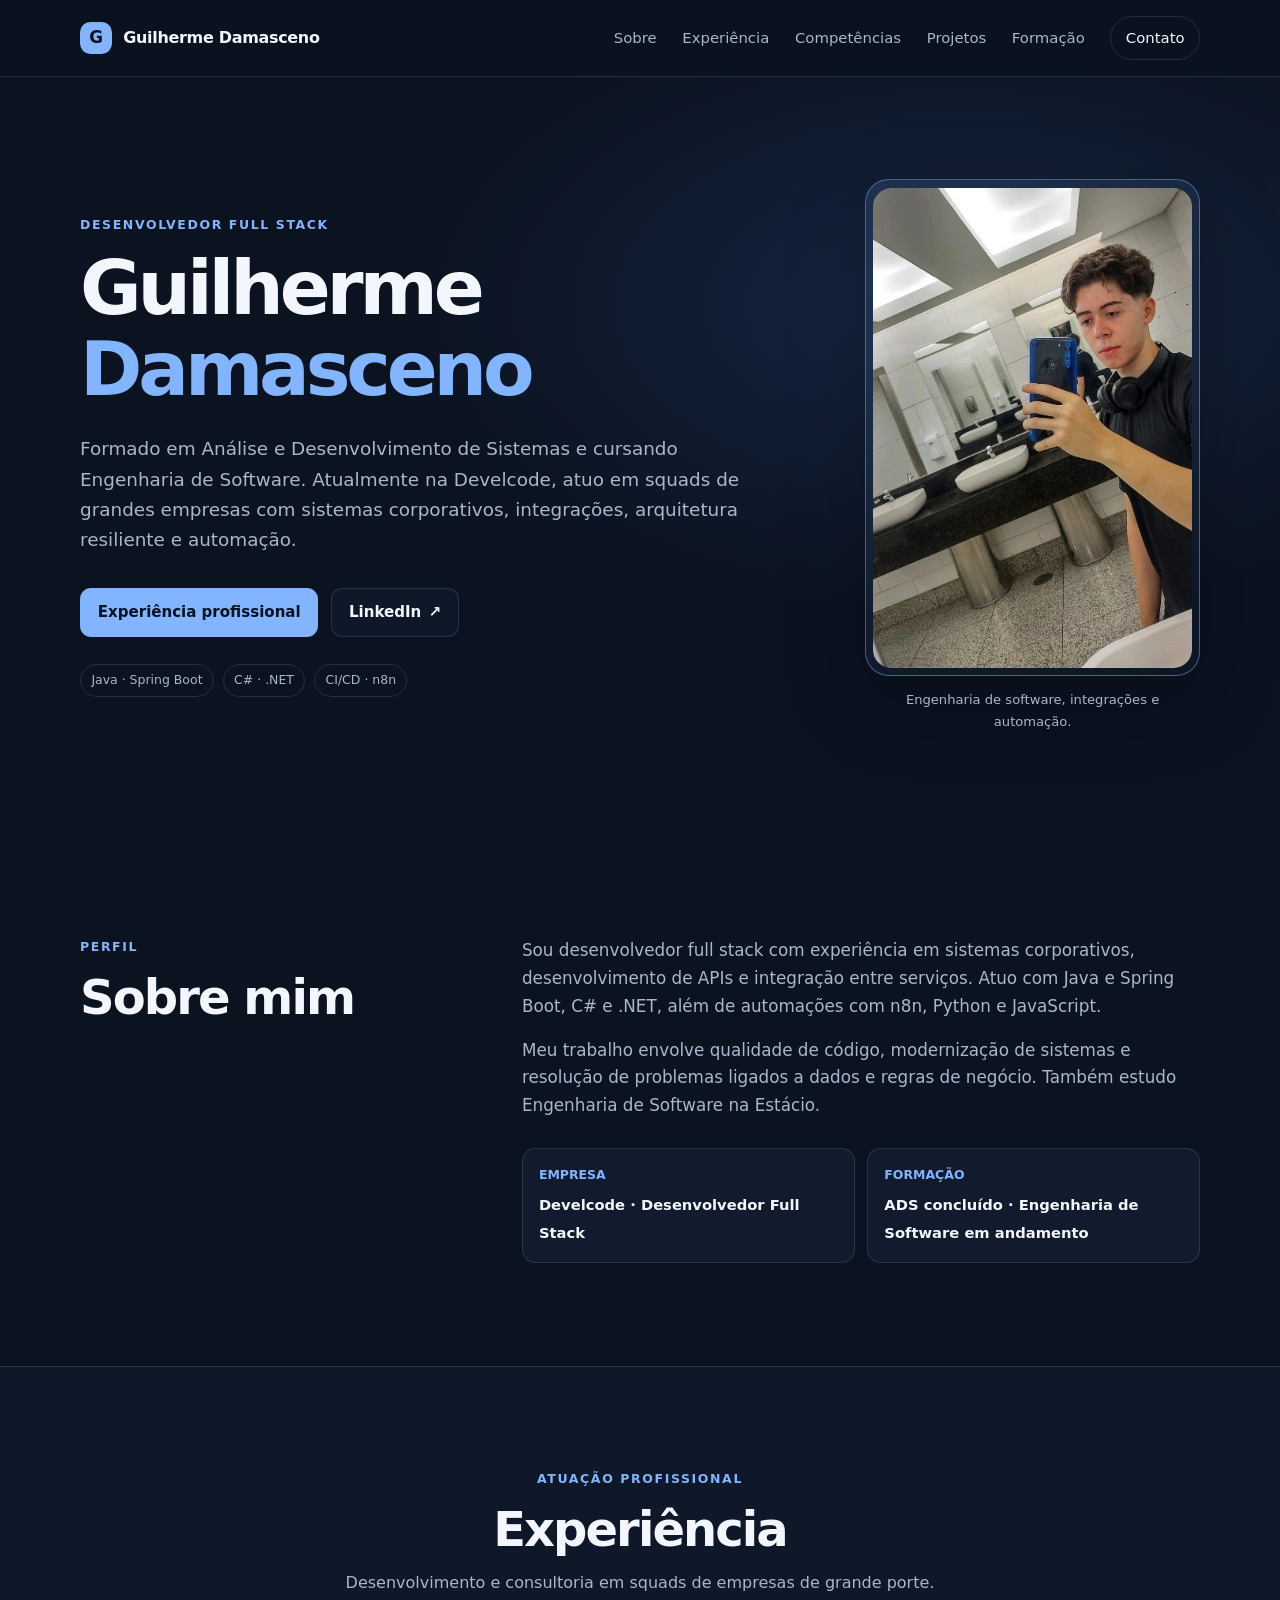
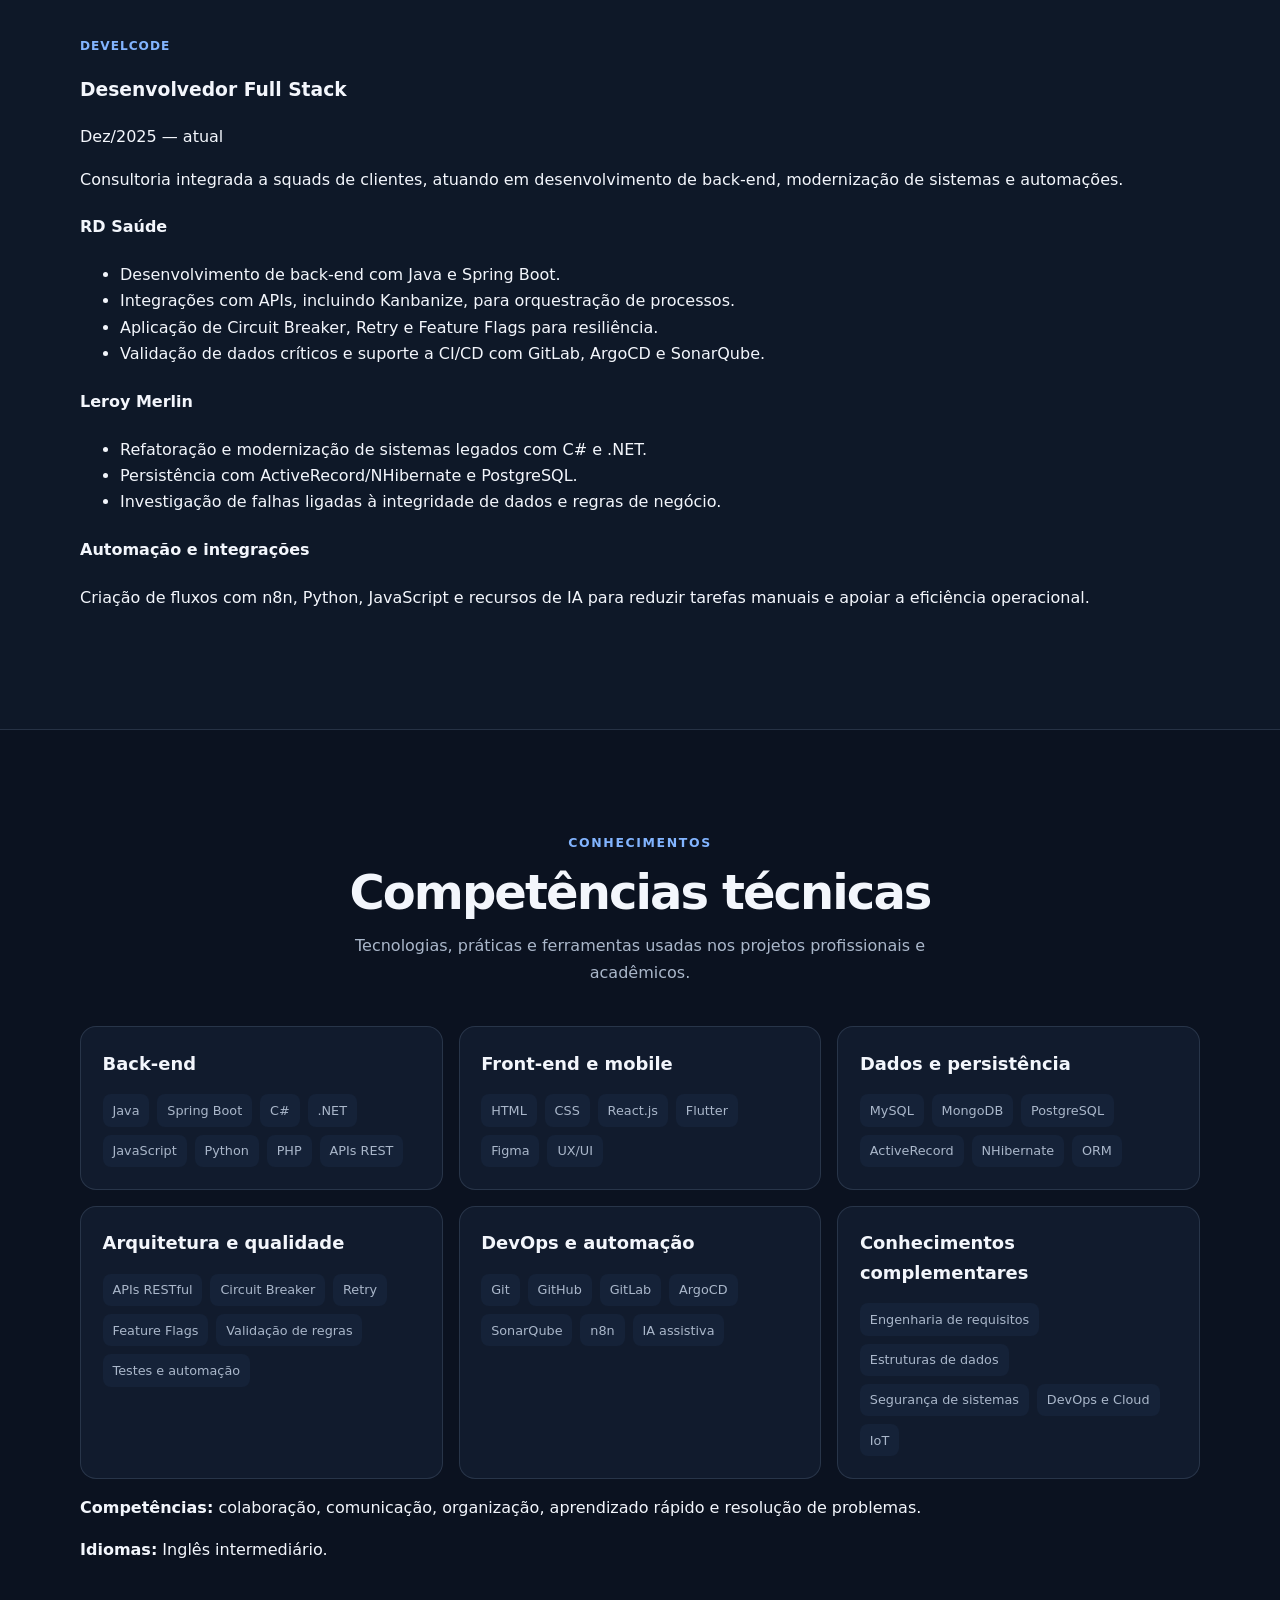
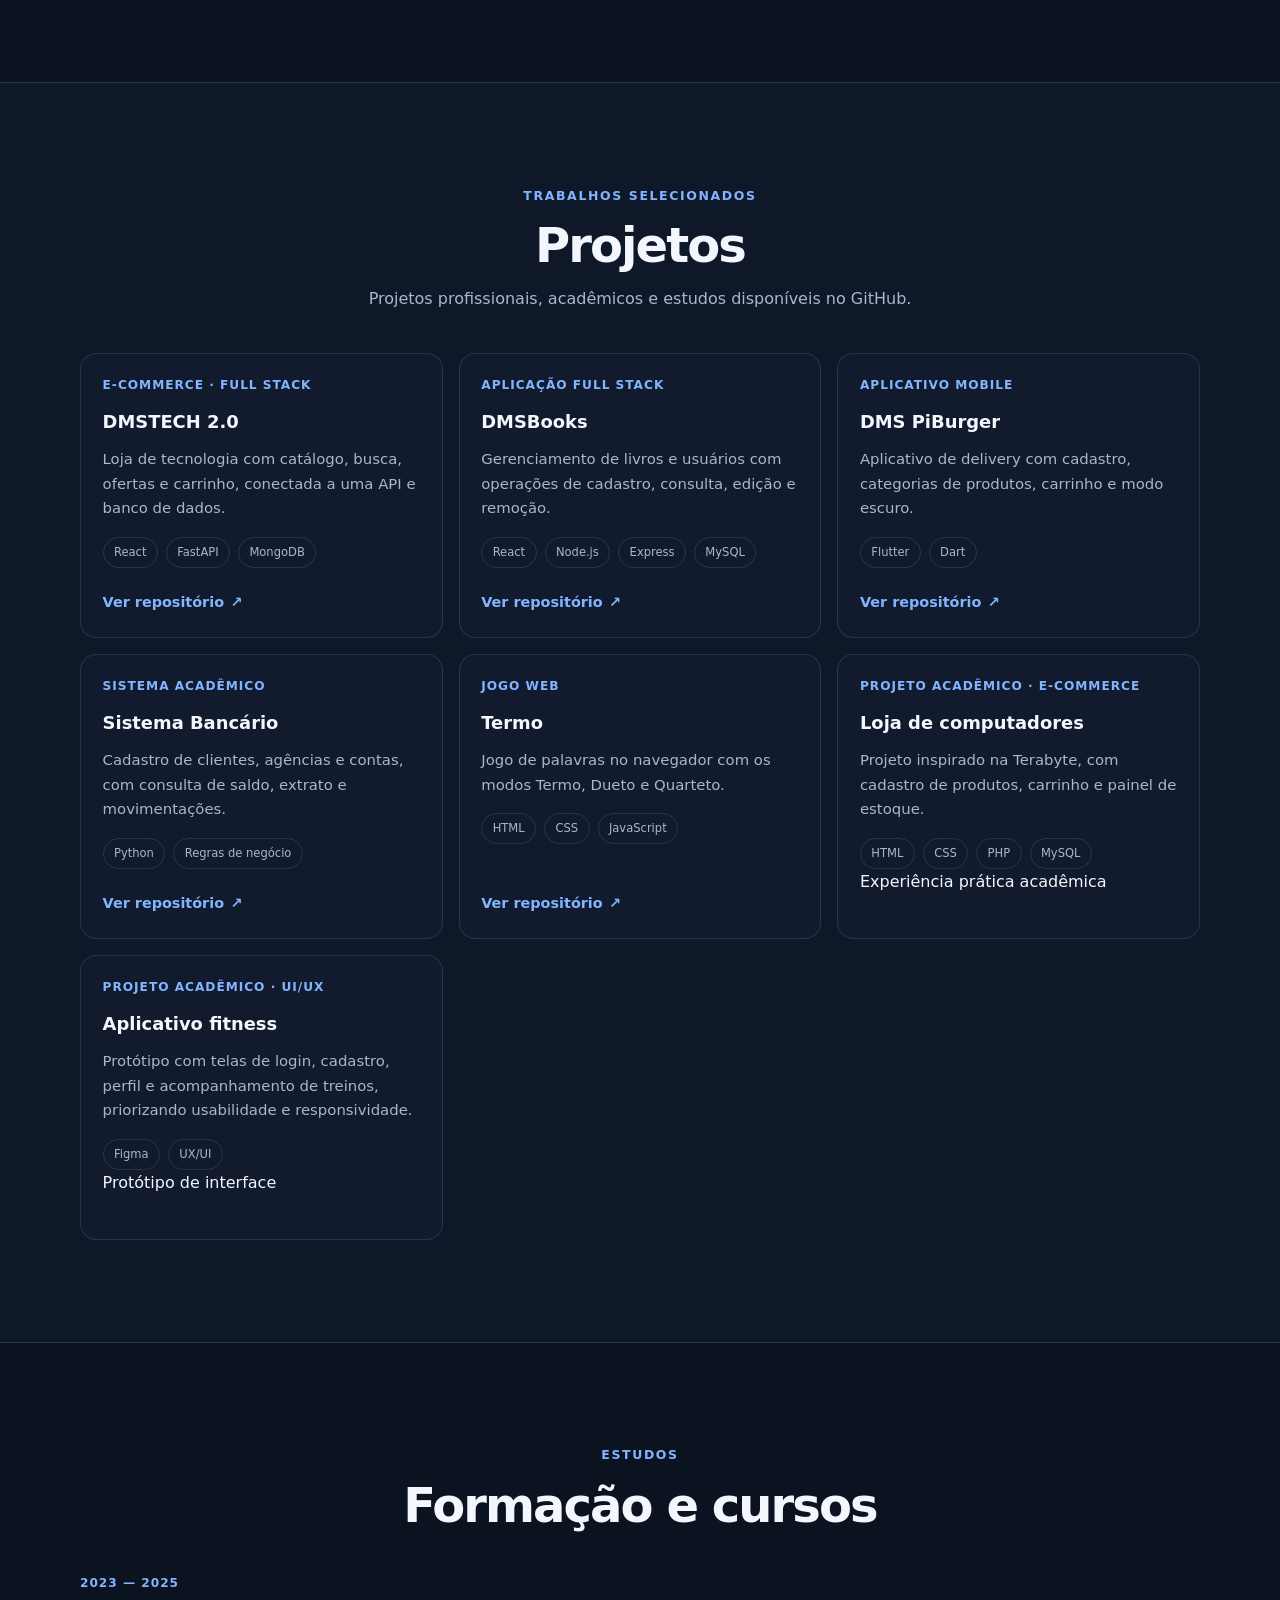
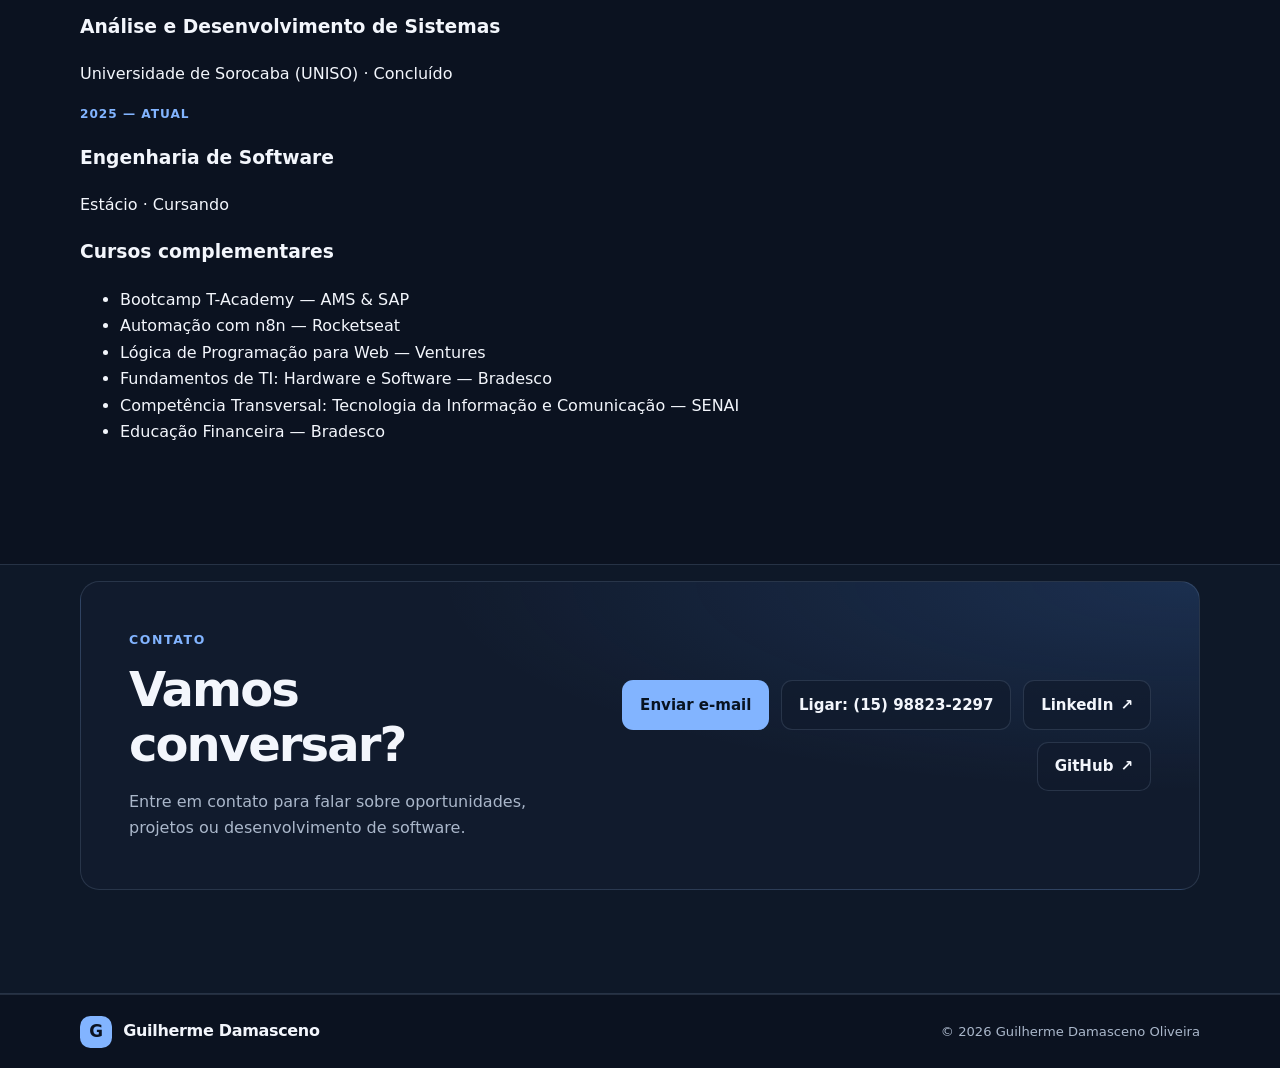
==== dmsportifolio/index.html @ 63e622f0 "content: align portfolio with current CV" ====
<!DOCTYPE html>
<html lang="pt-BR">
  <head>
    <meta charset="UTF-8" />
    <meta name="viewport" content="width=device-width, initial-scale=1" />
    <meta name="theme-color" content="#0b1220" />
    <meta
      name="description"
      content="Guilherme Damasceno — desenvolvedor full stack na Develcode, com experiência em Java, Spring Boot, C#, .NET, integrações, CI/CD e automação."
    />
    <title>Guilherme Damasceno | Desenvolvedor Full Stack</title>
    <link rel="icon" href="./images/Raposaicon-removebg-preview.png" />
    <link rel="stylesheet" href="./styles/global.css" />
  </head>
  <body>
    <a class="skip-link" href="#conteudo">Pular para o conteúdo</a>

    <nav class="site-nav" aria-label="Navegação principal">
      <div class="container nav-inner">
        <a class="brand" href="#inicio" aria-label="Guilherme Damasceno, início">
          <span class="brand-mark">G</span>
          <span>Guilherme Damasceno</span>
        </a>

        <button
          class="menu-toggle"
          id="menu-toggle"
          type="button"
          aria-expanded="false"
          aria-controls="menu-principal"
        >
          <span>Menu</span>
          <span class="menu-icon" aria-hidden="true">☰</span>
        </button>

        <ul class="nav-links" id="menu-principal">
          <li><a href="#sobre">Sobre</a></li>
          <li><a href="#experiencia">Experiência</a></li>
          <li><a href="#competencias">Competências</a></li>
          <li><a href="#projetos">Projetos</a></li>
          <li><a href="#formacao">Formação</a></li>
          <li><a class="nav-cta" href="#contato">Contato</a></li>
        </ul>
      </div>
    </nav>

    <main id="conteudo">
      <header class="hero" id="inicio">
        <div class="container hero-grid">
          <div class="hero-copy">
            <p class="eyebrow">Desenvolvedor Full Stack</p>
            <h1>Guilherme <span>Damasceno</span></h1>
            <p class="hero-description">
              Formado em Análise e Desenvolvimento de Sistemas e cursando Engenharia de Software.
              Atualmente na Develcode, atuo em squads de grandes empresas com sistemas corporativos,
              integrações, arquitetura resiliente e automação.
            </p>
            <div class="hero-actions">
              <a class="button button-primary" href="#experiencia">Experiência profissional</a>
              <a class="button button-secondary" href="https://www.linkedin.com/in/guilherme-damasceno-oliveira-a308b226a/" target="_blank" rel="noopener noreferrer">LinkedIn <span aria-hidden="true">↗</span></a>
            </div>
            <ul class="hero-highlights" aria-label="Principais tecnologias">
              <li>Java · Spring Boot</li>
              <li>C# · .NET</li>
              <li>CI/CD · n8n</li>
            </ul>
          </div>

          <div class="hero-portrait">
            <div class="portrait-frame">
              <img
                src="./images/Foto%20perfil.jpg"
                alt="Foto de Guilherme Damasceno"
                width="420"
                height="480"
                fetchpriority="high"
              />
            </div>
            <p>Engenharia de software, integrações e automação.</p>
          </div>
        </div>
      </header>

      <section class="section" id="sobre">
        <div class="container about-layout">
          <div class="section-heading">
            <p class="eyebrow">Perfil</p>
            <h2>Sobre mim</h2>
          </div>
          <div class="about-copy">
            <p>
              Sou desenvolvedor full stack com experiência em sistemas corporativos, desenvolvimento
              de APIs e integração entre serviços. Atuo com Java e Spring Boot, C# e .NET, além de
              automações com n8n, Python e JavaScript.
            </p>
            <p>
              Meu trabalho envolve qualidade de código, modernização de sistemas e resolução de
              problemas ligados a dados e regras de negócio. Também estudo Engenharia de Software
              na Estácio.
            </p>
            <div class="profile-facts">
              <div class="fact">
                <span class="fact-label">Empresa</span>
                <strong>Develcode · Desenvolvedor Full Stack</strong>
              </div>
              <div class="fact">
                <span class="fact-label">Formação</span>
                <strong>ADS concluído · Engenharia de Software em andamento</strong>
              </div>
            </div>
          </div>
        </div>
      </section>

      <section class="section section-muted" id="experiencia">
        <div class="container">
          <div class="section-heading section-heading-centered">
            <p class="eyebrow">Atuação profissional</p>
            <h2>Experiência</h2>
            <p>Desenvolvimento e consultoria em squads de empresas de grande porte.</p>
          </div>

          <article class="experience-card">
            <div class="experience-heading">
              <div>
                <p class="project-category">Develcode</p>
                <h3>Desenvolvedor Full Stack</h3>
              </div>
              <p class="experience-date">Dez/2025 — atual</p>
            </div>
            <p class="experience-intro">
              Consultoria integrada a squads de clientes, atuando em desenvolvimento de back-end,
              modernização de sistemas e automações.
            </p>

            <div class="client-grid">
              <section class="client-card">
                <h4>RD Saúde</h4>
                <ul>
                  <li>Desenvolvimento de back-end com Java e Spring Boot.</li>
                  <li>Integrações com APIs, incluindo Kanbanize, para orquestração de processos.</li>
                  <li>Aplicação de Circuit Breaker, Retry e Feature Flags para resiliência.</li>
                  <li>Validação de dados críticos e suporte a CI/CD com GitLab, ArgoCD e SonarQube.</li>
                </ul>
              </section>

              <section class="client-card">
                <h4>Leroy Merlin</h4>
                <ul>
                  <li>Refatoração e modernização de sistemas legados com C# e .NET.</li>
                  <li>Persistência com ActiveRecord/NHibernate e PostgreSQL.</li>
                  <li>Investigação de falhas ligadas à integridade de dados e regras de negócio.</li>
                </ul>
              </section>
            </div>

            <div class="cross-functional">
              <h4>Automação e integrações</h4>
              <p>Criação de fluxos com n8n, Python, JavaScript e recursos de IA para reduzir tarefas manuais e apoiar a eficiência operacional.</p>
            </div>
          </article>
        </div>
      </section>

      <section class="section" id="competencias">
        <div class="container">
          <div class="section-heading section-heading-centered">
            <p class="eyebrow">Conhecimentos</p>
            <h2>Competências técnicas</h2>
            <p>Tecnologias, práticas e ferramentas usadas nos projetos profissionais e acadêmicos.</p>
          </div>

          <div class="skills-grid">
            <article class="skill-card">
              <h3>Back-end</h3>
              <ul class="tag-list">
                <li>Java</li><li>Spring Boot</li><li>C#</li><li>.NET</li>
                <li>JavaScript</li><li>Python</li><li>PHP</li><li>APIs REST</li>
              </ul>
            </article>
            <article class="skill-card">
              <h3>Front-end e mobile</h3>
              <ul class="tag-list">
                <li>HTML</li><li>CSS</li><li>React.js</li><li>Flutter</li>
                <li>Figma</li><li>UX/UI</li>
              </ul>
            </article>
            <article class="skill-card">
              <h3>Dados e persistência</h3>
              <ul class="tag-list">
                <li>MySQL</li><li>MongoDB</li><li>PostgreSQL</li>
                <li>ActiveRecord</li><li>NHibernate</li><li>ORM</li>
              </ul>
            </article>
            <article class="skill-card">
              <h3>Arquitetura e qualidade</h3>
              <ul class="tag-list">
                <li>APIs RESTful</li><li>Circuit Breaker</li><li>Retry</li>
                <li>Feature Flags</li><li>Validação de regras</li><li>Testes e automação</li>
              </ul>
            </article>
            <article class="skill-card">
              <h3>DevOps e automação</h3>
              <ul class="tag-list">
                <li>Git</li><li>GitHub</li><li>GitLab</li><li>ArgoCD</li>
                <li>SonarQube</li><li>n8n</li><li>IA assistiva</li>
              </ul>
            </article>
            <article class="skill-card">
              <h3>Conhecimentos complementares</h3>
              <ul class="tag-list">
                <li>Engenharia de requisitos</li><li>Estruturas de dados</li>
                <li>Segurança de sistemas</li><li>DevOps e Cloud</li><li>IoT</li>
              </ul>
            </article>
          </div>

          <div class="soft-skills">
            <p><strong>Competências:</strong> colaboração, comunicação, organização, aprendizado rápido e resolução de problemas.</p>
            <p><strong>Idiomas:</strong> Inglês intermediário.</p>
          </div>
        </div>
      </section>

      <section class="section section-muted" id="projetos">
        <div class="container">
          <div class="section-heading section-heading-centered">
            <p class="eyebrow">Trabalhos selecionados</p>
            <h2>Projetos</h2>
            <p>Projetos profissionais, acadêmicos e estudos disponíveis no GitHub.</p>
          </div>

          <div class="projects-grid">
            <article class="project-card">
              <p class="project-category">E-commerce · Full stack</p>
              <h3>DMSTECH 2.0</h3>
              <p>Loja de tecnologia com catálogo, busca, ofertas e carrinho, conectada a uma API e banco de dados.</p>
              <ul class="project-tags"><li>React</li><li>FastAPI</li><li>MongoDB</li></ul>
              <a class="project-link" href="https://github.com/Guilhermedms7/DMSTECH2.0" target="_blank" rel="noopener noreferrer">Ver repositório <span aria-hidden="true">↗</span></a>
            </article>

            <article class="project-card">
              <p class="project-category">Aplicação full stack</p>
              <h3>DMSBooks</h3>
              <p>Gerenciamento de livros e usuários com operações de cadastro, consulta, edição e remoção.</p>
              <ul class="project-tags"><li>React</li><li>Node.js</li><li>Express</li><li>MySQL</li></ul>
              <a class="project-link" href="https://github.com/Guilhermedms7/DMSBOOKS" target="_blank" rel="noopener noreferrer">Ver repositório <span aria-hidden="true">↗</span></a>
            </article>

            <article class="project-card">
              <p class="project-category">Aplicativo mobile</p>
              <h3>DMS PiBurger</h3>
              <p>Aplicativo de delivery com cadastro, categorias de produtos, carrinho e modo escuro.</p>
              <ul class="project-tags"><li>Flutter</li><li>Dart</li></ul>
              <a class="project-link" href="https://github.com/Guilhermedms7/DMSPIBURGUER" target="_blank" rel="noopener noreferrer">Ver repositório <span aria-hidden="true">↗</span></a>
            </article>

            <article class="project-card">
              <p class="project-category">Sistema acadêmico</p>
              <h3>Sistema Bancário</h3>
              <p>Cadastro de clientes, agências e contas, com consulta de saldo, extrato e movimentações.</p>
              <ul class="project-tags"><li>Python</li><li>Regras de negócio</li></ul>
              <a class="project-link" href="https://github.com/Guilhermedms7/Sistema_bancario" target="_blank" rel="noopener noreferrer">Ver repositório <span aria-hidden="true">↗</span></a>
            </article>

            <article class="project-card">
              <p class="project-category">Jogo web</p>
              <h3>Termo</h3>
              <p>Jogo de palavras no navegador com os modos Termo, Dueto e Quarteto.</p>
              <ul class="project-tags"><li>HTML</li><li>CSS</li><li>JavaScript</li></ul>
              <a class="project-link" href="https://github.com/Guilhermedms7/Termo" target="_blank" rel="noopener noreferrer">Ver repositório <span aria-hidden="true">↗</span></a>
            </article>

            <article class="project-card">
              <p class="project-category">Projeto acadêmico · E-commerce</p>
              <h3>Loja de computadores</h3>
              <p>Projeto inspirado na Terabyte, com cadastro de produtos, carrinho e painel de estoque.</p>
              <ul class="project-tags"><li>HTML</li><li>CSS</li><li>PHP</li><li>MySQL</li></ul>
              <span class="project-note">Experiência prática acadêmica</span>
            </article>

            <article class="project-card">
              <p class="project-category">Projeto acadêmico · UI/UX</p>
              <h3>Aplicativo fitness</h3>
              <p>Protótipo com telas de login, cadastro, perfil e acompanhamento de treinos, priorizando usabilidade e responsividade.</p>
              <ul class="project-tags"><li>Figma</li><li>UX/UI</li></ul>
              <span class="project-note">Protótipo de interface</span>
            </article>
          </div>
        </div>
      </section>

      <section class="section" id="formacao">
        <div class="container">
          <div class="section-heading section-heading-centered">
            <p class="eyebrow">Estudos</p>
            <h2>Formação e cursos</h2>
          </div>

          <div class="education-grid">
            <article class="education-card">
              <p class="project-category">2023 — 2025</p>
              <h3>Análise e Desenvolvimento de Sistemas</h3>
              <p>Universidade de Sorocaba (UNISO) · Concluído</p>
            </article>
            <article class="education-card">
              <p class="project-category">2025 — atual</p>
              <h3>Engenharia de Software</h3>
              <p>Estácio · Cursando</p>
            </article>
          </div>

          <div class="courses">
            <h3>Cursos complementares</h3>
            <ul>
              <li>Bootcamp T-Academy — AMS &amp; SAP</li>
              <li>Automação com n8n — Rocketseat</li>
              <li>Lógica de Programação para Web — Ventures</li>
              <li>Fundamentos de TI: Hardware e Software — Bradesco</li>
              <li>Competência Transversal: Tecnologia da Informação e Comunicação — SENAI</li>
              <li>Educação Financeira — Bradesco</li>
            </ul>
          </div>
        </div>
      </section>

      <section class="section contact-section section-muted" id="contato">
        <div class="container contact-panel">
          <div>
            <p class="eyebrow">Contato</p>
            <h2>Vamos conversar?</h2>
            <p>Entre em contato para falar sobre oportunidades, projetos ou desenvolvimento de software.</p>
          </div>
          <div class="contact-actions">
            <a class="button button-primary" href="mailto:guilhermedamascenooliveira@gmail.com">Enviar e-mail</a>
            <a class="button button-secondary" href="tel:+5515988232297">Ligar: (15) 98823-2297</a>
            <a class="button button-secondary" href="https://www.linkedin.com/in/guilherme-damasceno-oliveira-a308b226a/" target="_blank" rel="noopener noreferrer">LinkedIn <span aria-hidden="true">↗</span></a>
            <a class="button button-secondary" href="https://github.com/Guilhermedms7" target="_blank" rel="noopener noreferrer">GitHub <span aria-hidden="true">↗</span></a>
          </div>
        </div>
      </section>
    </main>

    <footer class="site-footer">
      <div class="container footer-inner">
        <a class="brand" href="#inicio"><span class="brand-mark">G</span><span>Guilherme Damasceno</span></a>
        <p>© <span id="current-year">2026</span> Guilherme Damasceno Oliveira</p>
      </div>
    </footer>

    <script>
      const menuButton = document.querySelector("#menu-toggle");
      const menu = document.querySelector("#menu-principal");

      menuButton.addEventListener("click", () => {
        const isOpen = menuButton.getAttribute("aria-expanded") === "true";
        menuButton.setAttribute("aria-expanded", String(!isOpen));
        menu.classList.toggle("is-open", !isOpen);
      });

      menu.querySelectorAll("a").forEach((link) => {
        link.addEventListener("click", () => {
          menuButton.setAttribute("aria-expanded", "false");
          menu.classList.remove("is-open");
        });
      });

      document.querySelector("#current-year").textContent = new Date().getFullYear();
    </script>
  </body>
</html>
---- dmsportifolio/styles/global.css ----
:root {
  color-scheme: dark;
  --bg: #0b1220;
  --surface: #111b2d;
  --surface-soft: #152238;
  --text: #f3f6fc;
  --muted: #aab7ca;
  --accent: #82b4ff;
  --accent-strong: #4d91f7;
  --border: rgba(177, 199, 230, 0.15);
  --container: 1120px;
  font-family: Inter, ui-sans-serif, system-ui, -apple-system, BlinkMacSystemFont, "Segoe UI", sans-serif;
}

* {
  box-sizing: border-box;
}

html {
  scroll-behavior: smooth;
  scroll-padding-top: 5.5rem;
}

body {
  margin: 0;
  background: var(--bg);
  color: var(--text);
  line-height: 1.65;
}

a {
  color: inherit;
  text-decoration: none;
}

button,
a {
  -webkit-tap-highlight-color: transparent;
}

button {
  font: inherit;
}

img {
  display: block;
  max-width: 100%;
}

.container {
  width: min(var(--container), calc(100% - 2.5rem));
  margin-inline: auto;
}

.skip-link {
  position: absolute;
  z-index: 20;
  top: 0.5rem;
  left: 0.5rem;
  padding: 0.7rem 1rem;
  transform: translateY(-150%);
  border-radius: 0.6rem;
  background: var(--accent);
  color: #07111f;
  font-weight: 700;
}

.skip-link:focus {
  transform: translateY(0);
}

.site-nav {
  position: sticky;
  z-index: 10;
  top: 0;
  border-bottom: 1px solid var(--border);
  background: rgba(11, 18, 32, 0.9);
  backdrop-filter: blur(16px);
}

.nav-inner,
.nav-links,
.brand,
.menu-toggle,
.hero-actions,
.hero-highlights,
.tag-list,
.project-tags,
.contact-actions,
.footer-inner {
  display: flex;
  align-items: center;
}

.nav-inner {
  min-height: 76px;
  justify-content: space-between;
  gap: 2rem;
}

.brand {
  gap: 0.7rem;
  font-weight: 700;
  letter-spacing: -0.02em;
}

.brand-mark {
  display: grid;
  width: 2rem;
  height: 2rem;
  place-items: center;
  border-radius: 0.65rem;
  background: var(--accent);
  color: #0b1220;
  font-size: 1.05rem;
  font-weight: 800;
}

.nav-links {
  gap: 1.6rem;
  margin: 0;
  padding: 0;
  list-style: none;
}

.nav-links a {
  color: var(--muted);
  font-size: 0.93rem;
  transition: color 160ms ease;
}

.nav-links a:hover,
.nav-links a:focus-visible {
  color: var(--text);
}

.nav-links .nav-cta {
  display: inline-flex;
  align-items: center;
  gap: 0.35rem;
  padding: 0.55rem 0.9rem;
  border: 1px solid var(--border);
  border-radius: 999px;
  color: var(--text);
}

.menu-toggle {
  display: none;
  align-items: center;
  gap: 0.65rem;
  padding: 0.55rem 0.75rem;
  border: 1px solid var(--border);
  border-radius: 0.65rem;
  background: var(--surface);
  color: var(--text);
  cursor: pointer;
}

.hero {
  position: relative;
  overflow: hidden;
  padding: clamp(4rem, 8vw, 7.5rem) 0;
  background:
    radial-gradient(ellipse at 75% 30%, rgba(77, 145, 247, 0.16), transparent 42%),
    var(--bg);
}

.hero-grid {
  display: grid;
  grid-template-columns: minmax(0, 1.35fr) minmax(250px, 0.65fr);
  align-items: center;
  gap: clamp(2.5rem, 7vw, 6rem);
}

.eyebrow {
  margin: 0 0 0.75rem;
  color: var(--accent);
  font-size: 0.78rem;
  font-weight: 750;
  letter-spacing: 0.13em;
  text-transform: uppercase;
}

.hero h1 {
  max-width: 780px;
  margin: 0;
  font-size: clamp(2.5rem, 6vw, 4.7rem);
  line-height: 1.08;
  letter-spacing: -0.055em;
}

.hero h1 span {
  display: block;
  color: var(--accent);
}

.hero-description {
  max-width: 680px;
  margin: 1.5rem 0 0;
  color: var(--muted);
  font-size: clamp(1rem, 1.5vw, 1.15rem);
}

.hero-actions {
  flex-wrap: wrap;
  gap: 0.8rem;
  margin-top: 2rem;
}

.button {
  display: inline-flex;
  min-height: 46px;
  align-items: center;
  justify-content: center;
  gap: 0.45rem;
  padding: 0.7rem 1.05rem;
  border: 1px solid transparent;
  border-radius: 0.7rem;
  font-size: 0.94rem;
  font-weight: 700;
  transition: transform 160ms ease, background 160ms ease, border-color 160ms ease;
}

.button:hover {
  transform: translateY(-2px);
}

.button-primary {
  background: var(--accent);
  color: #081321;
}

.button-primary:hover {
  background: #a1c7ff;
}

.button-secondary {
  border-color: var(--border);
  background: rgba(17, 27, 45, 0.72);
  color: var(--text);
}

.button-secondary:hover {
  border-color: rgba(130, 180, 255, 0.55);
}

.hero-highlights {
  flex-wrap: wrap;
  gap: 0.55rem;
  margin: 1.7rem 0 0;
  padding: 0;
  list-style: none;
}

.hero-highlights li,
.project-tags li {
  padding: 0.32rem 0.65rem;
  border: 1px solid var(--border);
  border-radius: 999px;
  color: var(--muted);
  font-size: 0.78rem;
}

.hero-portrait {
  max-width: 340px;
  justify-self: end;
}

.portrait-frame {
  overflow: hidden;
  padding: 0.45rem;
  border: 1px solid rgba(130, 180, 255, 0.45);
  border-radius: 1.5rem;
  background: linear-gradient(145deg, rgba(130, 180, 255, 0.12), rgba(17, 27, 45, 0.4));
  box-shadow: 0 24px 80px rgba(0, 0, 0, 0.25);
}

.portrait-frame img {
  width: 100%;
  aspect-ratio: 0.88;
  border-radius: 1.15rem;
  object-fit: cover;
  object-position: center 35%;
}

.hero-portrait > p {
  margin: 0.85rem 0 0;
  color: var(--muted);
  font-size: 0.82rem;
  text-align: center;
}

.section {
  padding: clamp(4rem, 8vw, 6.5rem) 0;
}

.section-muted {
  border-block: 1px solid var(--border);
  background: #0e1828;
}

.about-layout {
  display: grid;
  grid-template-columns: 0.7fr 1.3fr;
  gap: clamp(2rem, 6vw, 5rem);
}

.section-heading h2,
.contact-panel h2 {
  margin: 0;
  font-size: clamp(2rem, 4vw, 3rem);
  line-height: 1.15;
  letter-spacing: -0.04em;
}

.section-heading > p:last-child {
  max-width: 620px;
  margin: 0.8rem auto 0;
  color: var(--muted);
}

.section-heading-centered {
  margin-bottom: 2.5rem;
  text-align: center;
}

.about-copy {
  color: var(--muted);
  font-size: 1.05rem;
}

.about-copy p {
  margin: 0 0 1rem;
}

.profile-facts {
  display: grid;
  grid-template-columns: repeat(2, minmax(0, 1fr));
  gap: 0.8rem;
  margin-top: 1.8rem;
}

.fact {
  padding: 1rem;
  border: 1px solid var(--border);
  border-radius: 0.85rem;
  background: var(--surface);
}

.fact-label {
  display: block;
  margin-bottom: 0.3rem;
  color: var(--accent);
  font-size: 0.78rem;
  font-weight: 700;
  text-transform: uppercase;
}

.fact strong {
  color: var(--text);
  font-size: 0.92rem;
}

.skills-grid {
  display: grid;
  grid-template-columns: repeat(3, minmax(0, 1fr));
  gap: 1rem;
}

.skill-card,
.project-card {
  border: 1px solid var(--border);
  border-radius: 1rem;
  background: var(--surface);
}

.skill-card {
  padding: 1.35rem;
}

.skill-card h3,
.project-card h3 {
  margin: 0;
  font-size: 1.12rem;
}

.tag-list,
.project-tags {
  flex-wrap: wrap;
  gap: 0.5rem;
  margin: 1rem 0 0;
  padding: 0;
  list-style: none;
}

.tag-list li {
  padding: 0.35rem 0.62rem;
  border-radius: 0.5rem;
  background: var(--surface-soft);
  color: var(--muted);
  font-size: 0.8rem;
}

.projects-grid {
  display: grid;
  grid-template-columns: repeat(3, minmax(0, 1fr));
  gap: 1rem;
}

.project-card {
  display: flex;
  min-height: 285px;
  flex-direction: column;
  align-items: flex-start;
  padding: 1.35rem;
  transition: transform 180ms ease, border-color 180ms ease;
}

.project-card:hover {
  transform: translateY(-4px);
  border-color: rgba(130, 180, 255, 0.5);
}

.project-category {
  margin: 0 0 0.75rem;
  color: var(--accent);
  font-size: 0.76rem;
  font-weight: 750;
  letter-spacing: 0.08em;
  text-transform: uppercase;
}

.project-card > p:not(.project-category) {
  margin: 0.65rem 0 0;
  color: var(--muted);
  font-size: 0.93rem;
}

.project-tags {
  margin-top: 1rem;
}

.project-tags li {
  font-size: 0.72rem;
}

.project-link {
  display: inline-flex;
  align-items: center;
  gap: 0.4rem;
  margin-top: auto;
  padding-top: 1.3rem;
  color: var(--accent);
  font-size: 0.9rem;
  font-weight: 700;
}

.project-link:hover {
  color: #b4d3ff;
}

.contact-section {
  padding-top: 1rem;
}

.contact-panel {
  display: flex;
  align-items: center;
  justify-content: space-between;
  gap: 2rem;
  padding: clamp(1.5rem, 5vw, 3rem);
  border: 1px solid var(--border);
  border-radius: 1.2rem;
  background:
    radial-gradient(ellipse at 100% 0%, rgba(77, 145, 247, 0.17), transparent 48%),
    var(--surface);
}

.contact-panel > div:first-child > p:last-child {
  max-width: 520px;
  margin-bottom: 0;
  color: var(--muted);
}

.contact-actions {
  flex-wrap: wrap;
  gap: 0.75rem;
  justify-content: flex-end;
}

.site-footer {
  padding: 1.3rem 0;
  border-top: 1px solid var(--border);
}

.footer-inner {
  justify-content: space-between;
  gap: 1rem;
}

.footer-inner p {
  margin: 0;
  color: var(--muted);
  font-size: 0.82rem;
}

:focus-visible {
  outline: 3px solid var(--accent);
  outline-offset: 3px;
}

@media (max-width: 850px) {
  .hero-grid {
    grid-template-columns: minmax(0, 1fr) 250px;
    gap: 2rem;
  }

  .skills-grid,
  .projects-grid {
    grid-template-columns: repeat(2, minmax(0, 1fr));
  }
}

@media (max-width: 680px) {
  .container {
    width: min(var(--container), calc(100% - 2rem));
  }

  .nav-inner {
    min-height: 68px;
    flex-wrap: wrap;
    gap: 0.8rem;
    padding-block: 0.6rem;
  }

  .brand {
    font-size: 0.92rem;
  }

  .menu-toggle {
    display: inline-flex;
  }

  .nav-links {
    display: none;
    width: 100%;
    flex-direction: column;
    align-items: stretch;
    gap: 0.2rem;
    padding: 0.4rem 0 0.6rem;
  }

  .nav-links.is-open {
    display: flex;
  }

  .nav-links a {
    display: block;
    padding: 0.65rem 0.2rem;
  }

  .nav-links .nav-cta {
    display: inline-flex;
    justify-content: center;
    margin-top: 0.3rem;
  }

  .hero {
    padding-block: 3.5rem;
  }

  .hero-grid,
  .about-layout {
    grid-template-columns: 1fr;
  }

  .hero-portrait {
    width: min(280px, 75%);
    justify-self: center;
    grid-row: 1;
  }

  .hero-copy {
    text-align: center;
  }

  .hero-actions,
  .hero-highlights {
    justify-content: center;
  }

  .hero h1 {
    font-size: clamp(2.3rem, 11vw, 3.5rem);
  }

  .about-layout {
    gap: 1.5rem;
  }

  .skills-grid {
    grid-template-columns: 1fr;
  }

  .contact-panel {
    align-items: flex-start;
    flex-direction: column;
  }

  .contact-actions {
    justify-content: flex-start;
  }
}

@media (max-width: 470px) {
  .projects-grid,
  .profile-facts {
    grid-template-columns: 1fr;
  }

  .hero-actions {
    align-items: stretch;
    flex-direction: column;
  }

  .hero-actions .button {
    width: 100%;
  }

  .footer-inner {
    align-items: flex-start;
    flex-direction: column;
  }
}

@media (prefers-reduced-motion: reduce) {
  *,
  *::before,
  *::after {
    scroll-behavior: auto !important;
    transition-duration: 0.01ms !important;
    animation-duration: 0.01ms !important;
    animation-iteration-count: 1 !important;
  }
}
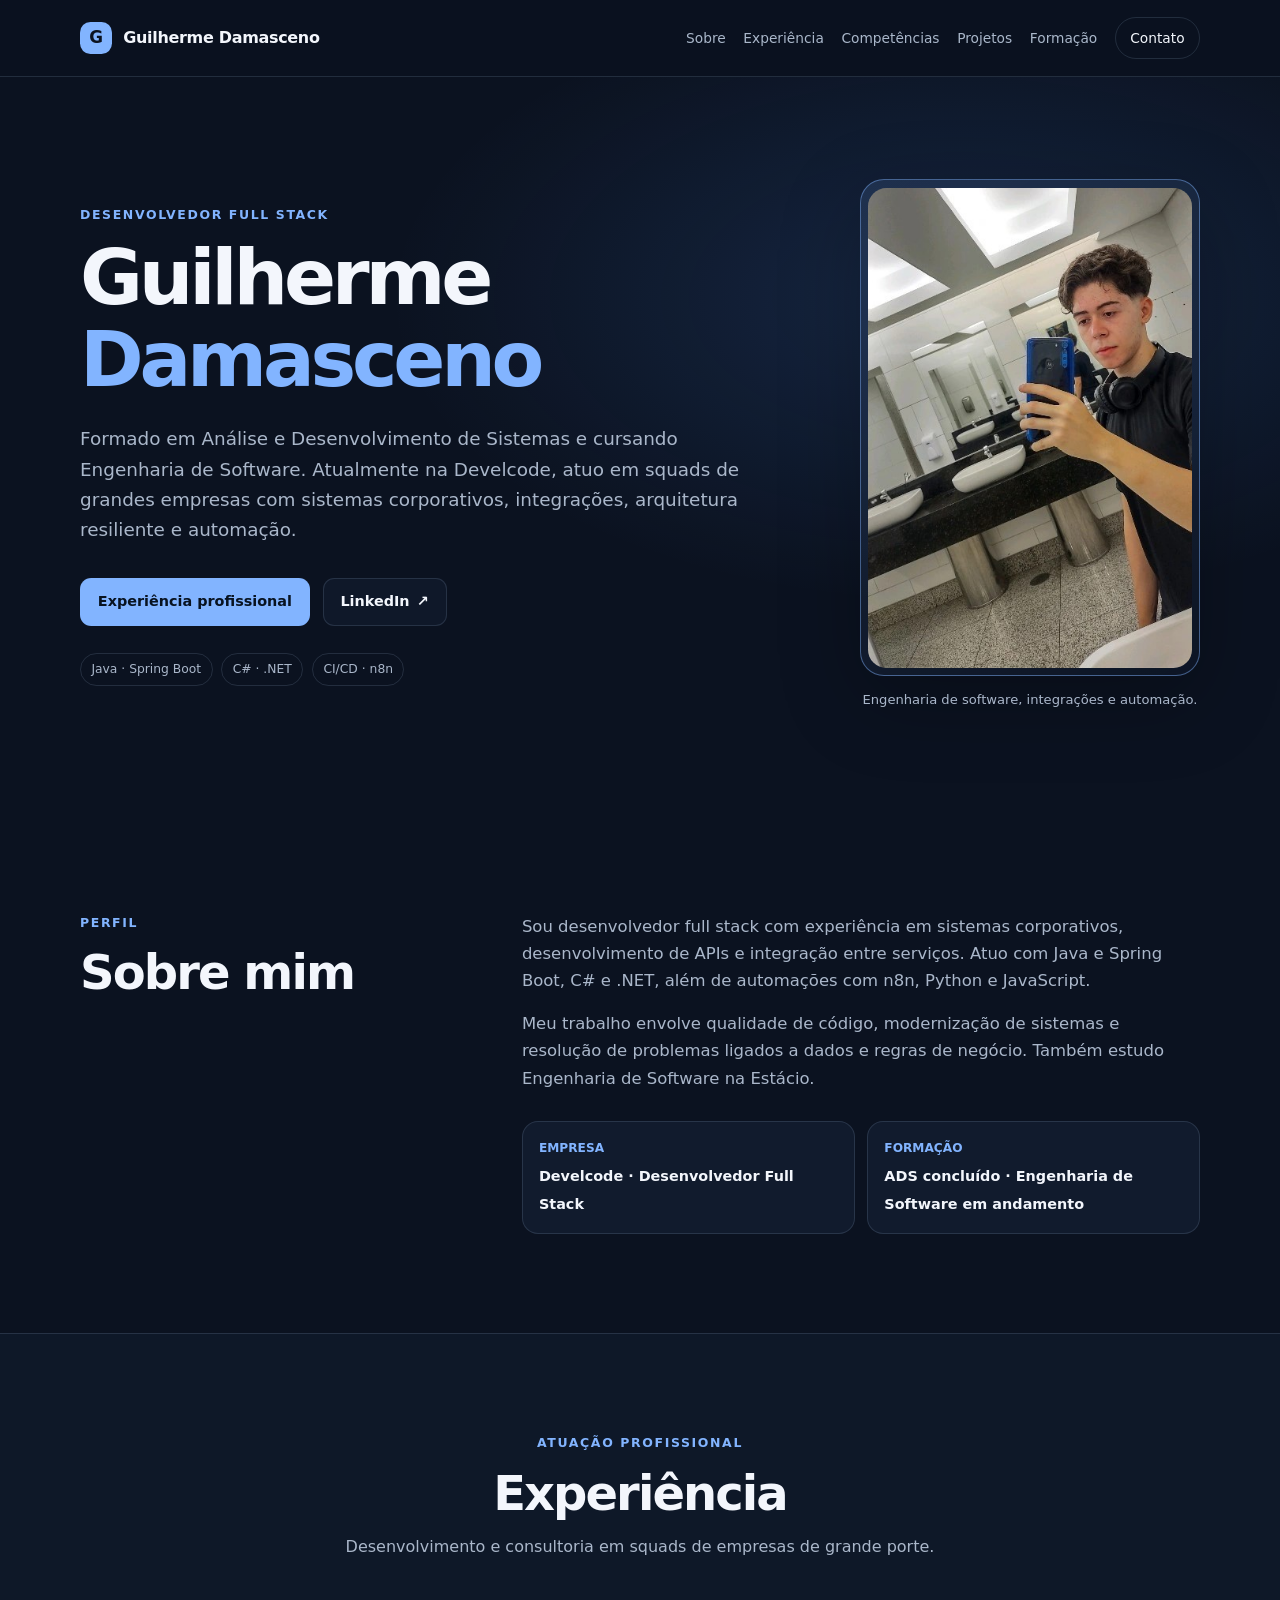
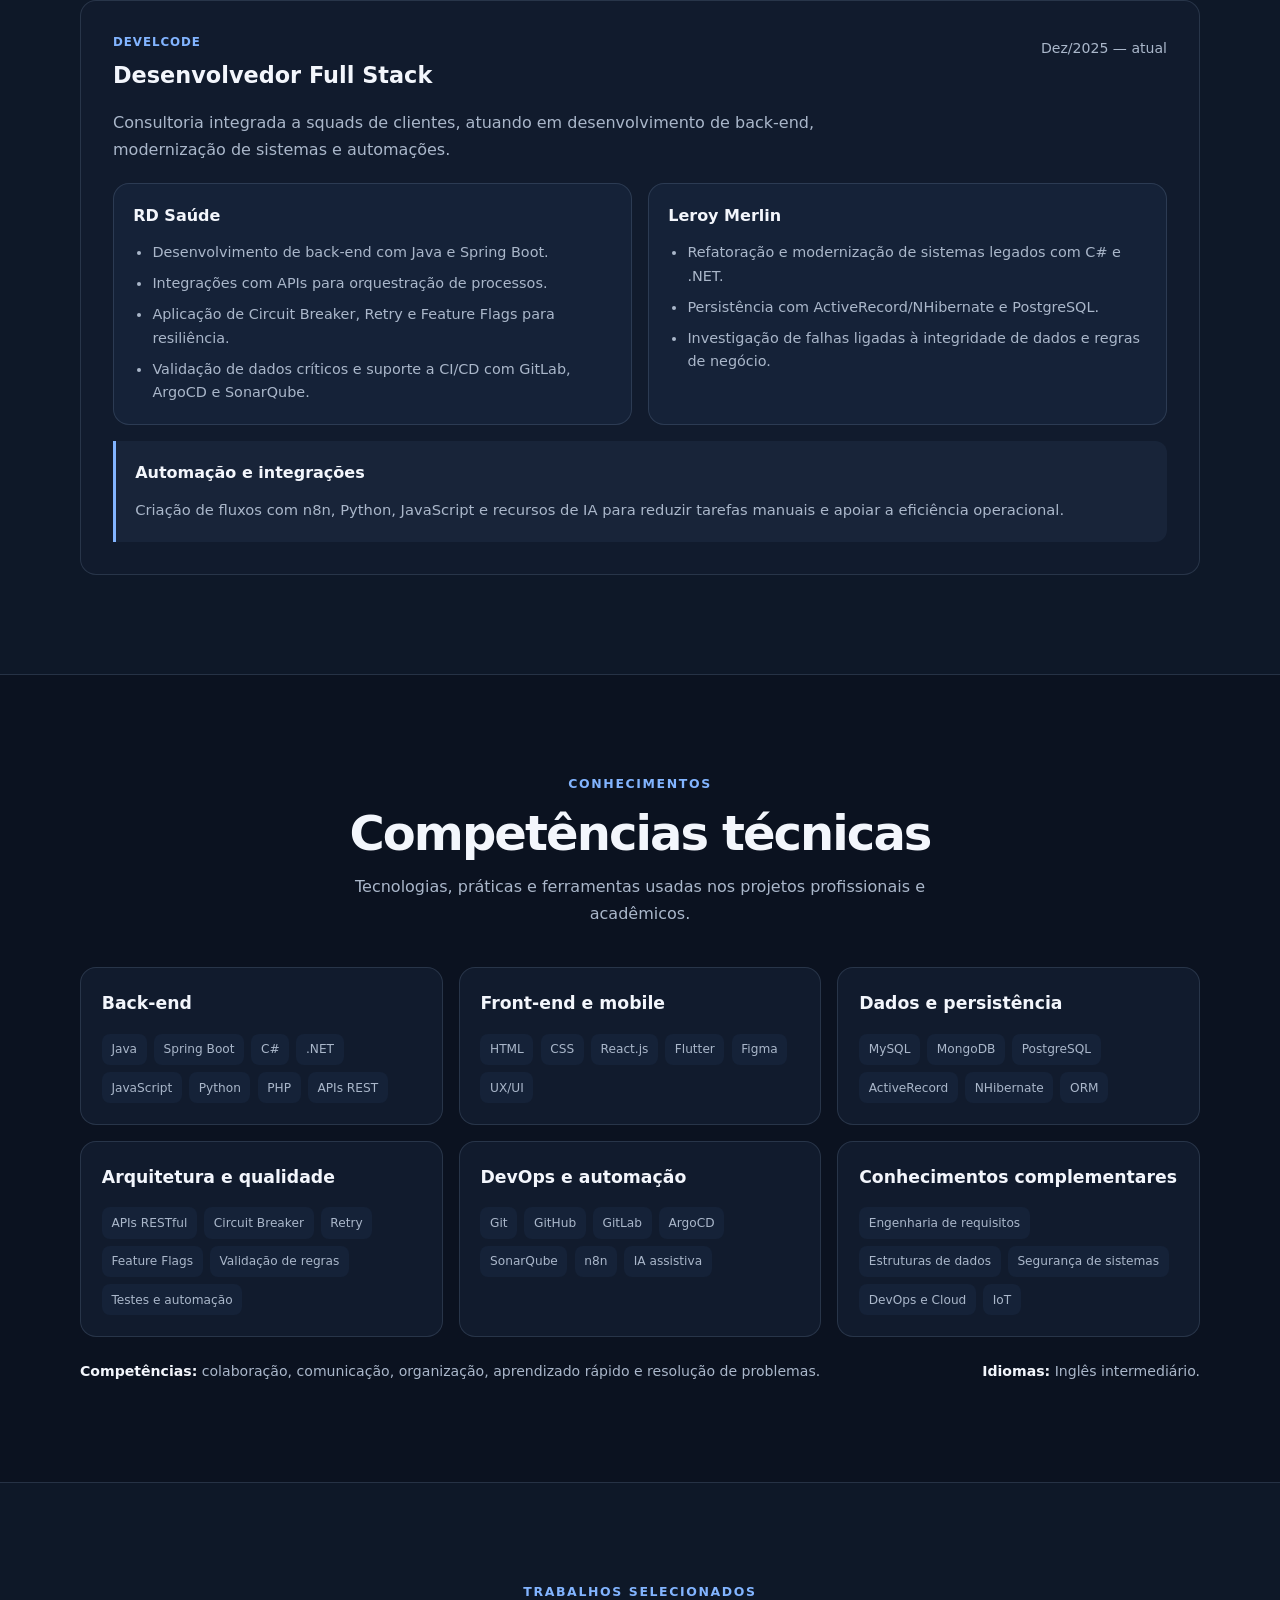
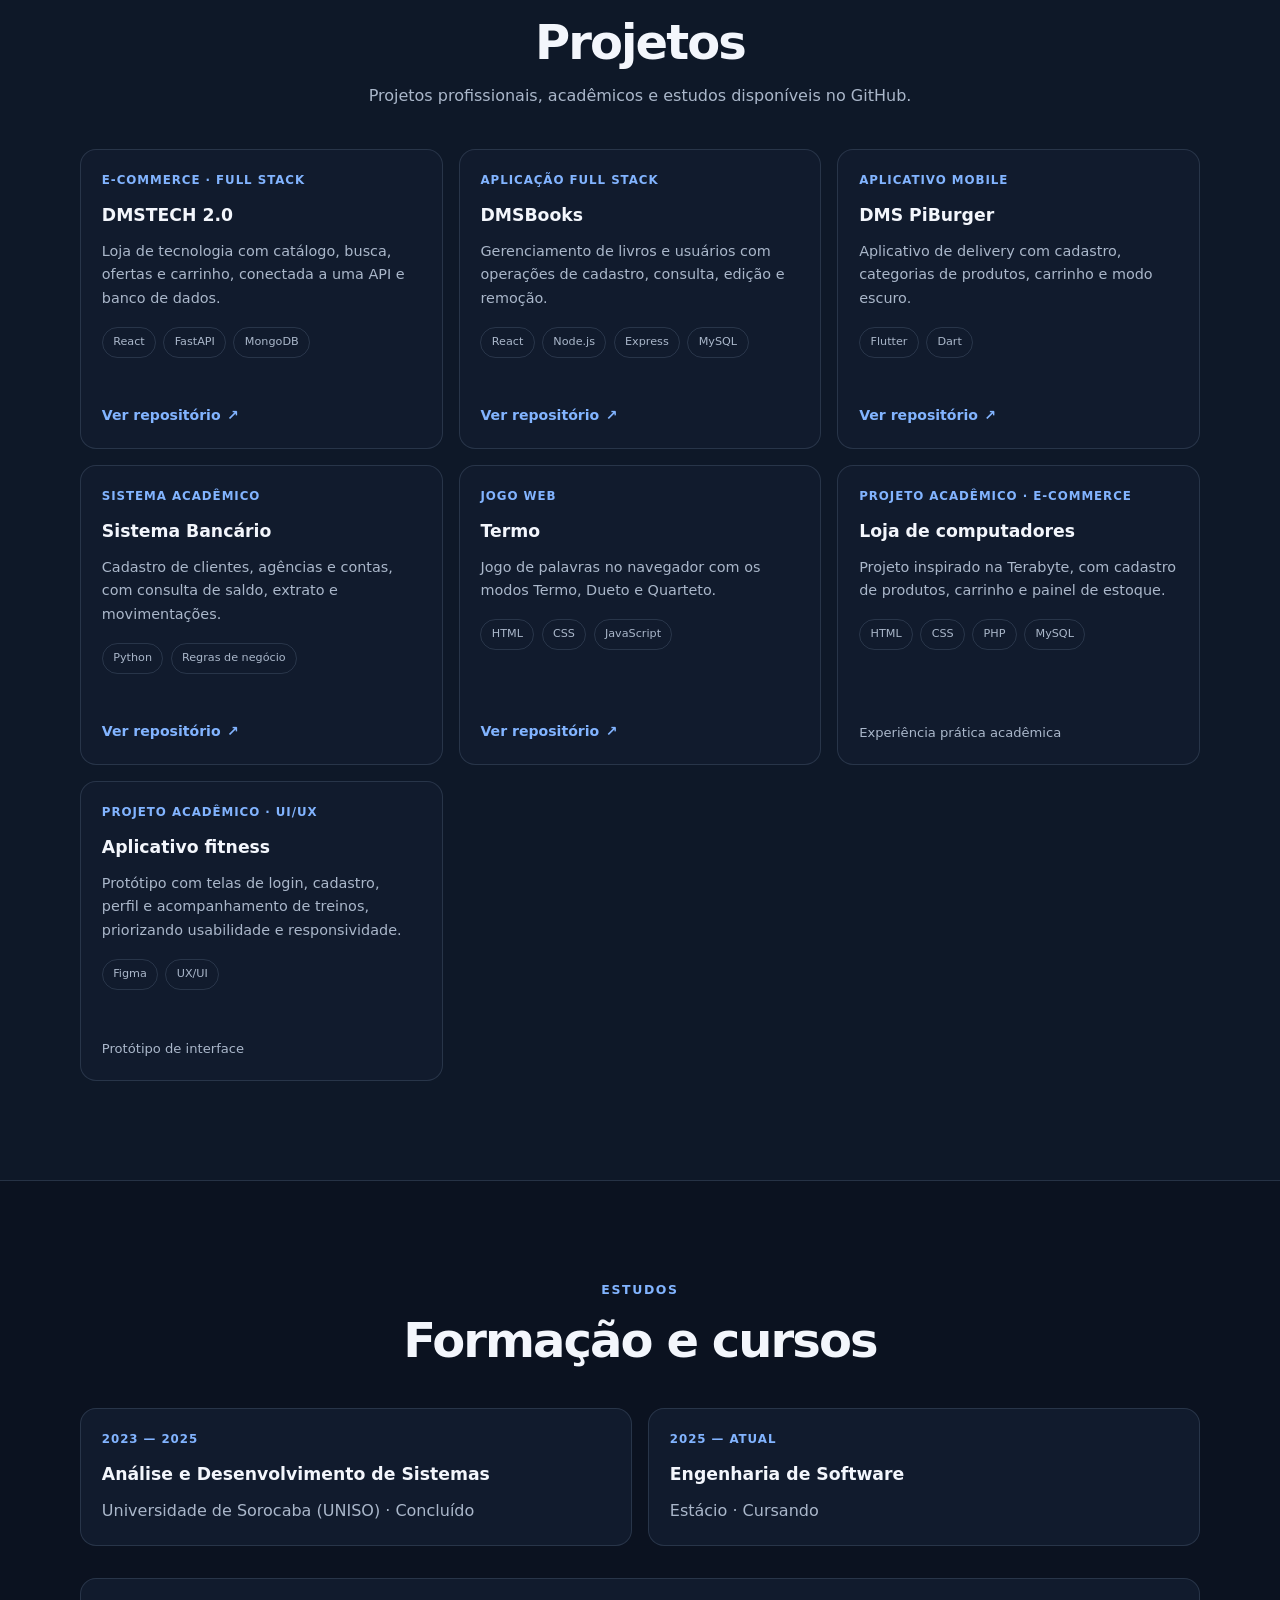
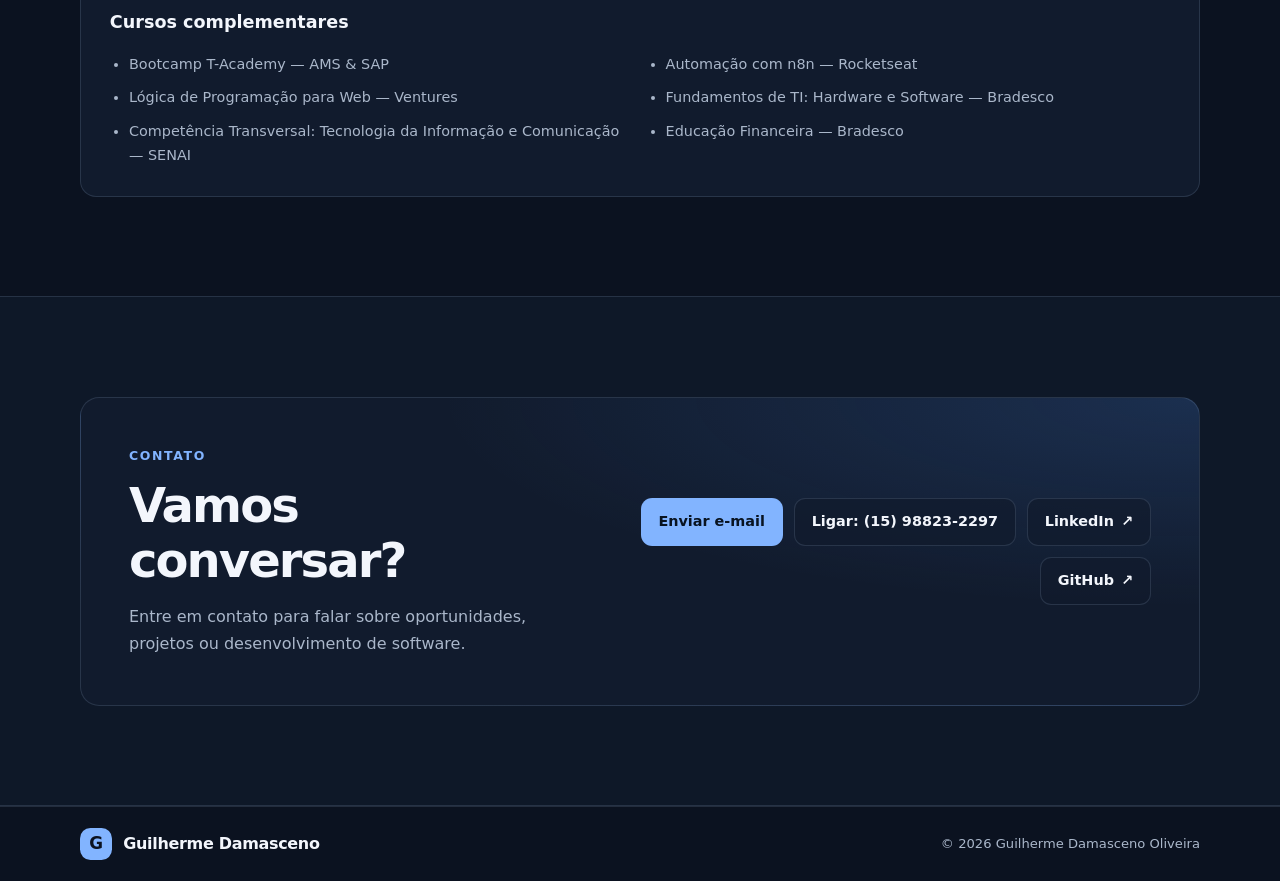
==== commit db427d22: "Remove Kanban reference from portfolio" ====
--- a/dmsportifolio/index.html
+++ b/dmsportifolio/index.html
@@ -138,7 +138,7 @@
                 <h4>RD Saúde</h4>
                 <ul>
                   <li>Desenvolvimento de back-end com Java e Spring Boot.</li>
-                  <li>Integrações com APIs, incluindo Kanbanize, para orquestração de processos.</li>
+                  <li>Integrações com APIs para orquestração de processos.</li>
                   <li>Aplicação de Circuit Breaker, Retry e Feature Flags para resiliência.</li>
                   <li>Validação de dados críticos e suporte a CI/CD com GitLab, ArgoCD e SonarQube.</li>
                 </ul>
--- a/dmsportifolio/styles/global.css
+++ b/dmsportifolio/styles/global.css
@@ -95,19 +95,21 @@
 .nav-inner {
   min-height: 76px;
   justify-content: space-between;
-  gap: 2rem;
+  gap: 1.5rem;
 }
 
 .brand {
   gap: 0.7rem;
   font-weight: 700;
   letter-spacing: -0.02em;
+  white-space: nowrap;
 }
 
 .brand-mark {
   display: grid;
   width: 2rem;
   height: 2rem;
+  flex: 0 0 auto;
   place-items: center;
   border-radius: 0.65rem;
   background: var(--accent);
@@ -117,7 +119,7 @@
 }
 
 .nav-links {
-  gap: 1.6rem;
+  gap: 1.1rem;
   margin: 0;
   padding: 0;
   list-style: none;
@@ -125,7 +127,7 @@
 
 .nav-links a {
   color: var(--muted);
-  font-size: 0.93rem;
+  font-size: 0.86rem;
   transition: color 160ms ease;
 }
 
@@ -159,7 +161,7 @@
 .hero {
   position: relative;
   overflow: hidden;
-  padding: clamp(4rem, 8vw, 7.5rem) 0;
+  padding: clamp(4rem, 8vw, 7rem) 0;
   background:
     radial-gradient(ellipse at 75% 30%, rgba(77, 145, 247, 0.16), transparent 42%),
     var(--bg);
@@ -167,7 +169,7 @@
 
 .hero-grid {
   display: grid;
-  grid-template-columns: minmax(0, 1.35fr) minmax(250px, 0.65fr);
+  grid-template-columns: minmax(0, 1.3fr) minmax(250px, 0.7fr);
   align-items: center;
   gap: clamp(2.5rem, 7vw, 6rem);
 }
@@ -184,8 +186,8 @@
 .hero h1 {
   max-width: 780px;
   margin: 0;
-  font-size: clamp(2.5rem, 6vw, 4.7rem);
-  line-height: 1.08;
+  font-size: clamp(2.7rem, 6vw, 4.8rem);
+  line-height: 1.06;
   letter-spacing: -0.055em;
 }
 
@@ -216,8 +218,9 @@
   padding: 0.7rem 1.05rem;
   border: 1px solid transparent;
   border-radius: 0.7rem;
-  font-size: 0.94rem;
+  font-size: 0.9rem;
   font-weight: 700;
+  text-align: center;
   transition: transform 160ms ease, background 160ms ease, border-color 160ms ease;
 }
 
@@ -258,7 +261,7 @@
   border: 1px solid var(--border);
   border-radius: 999px;
   color: var(--muted);
-  font-size: 0.78rem;
+  font-size: 0.77rem;
 }
 
 .hero-portrait {
@@ -291,7 +294,7 @@
 }
 
 .section {
-  padding: clamp(4rem, 8vw, 6.5rem) 0;
+  padding: clamp(4rem, 8vw, 6.2rem) 0;
 }
 
 .section-muted {
@@ -326,7 +329,7 @@
 
 .about-copy {
   color: var(--muted);
-  font-size: 1.05rem;
+  font-size: 1.03rem;
 }
 
 .about-copy p {
@@ -340,24 +343,108 @@
   margin-top: 1.8rem;
 }
 
+.fact,
+.experience-card,
+.client-card,
+.skill-card,
+.project-card,
+.education-card {
+  border: 1px solid var(--border);
+  border-radius: 1rem;
+  background: var(--surface);
+}
+
 .fact {
   padding: 1rem;
-  border: 1px solid var(--border);
-  border-radius: 0.85rem;
-  background: var(--surface);
 }
 
 .fact-label {
   display: block;
   margin-bottom: 0.3rem;
   color: var(--accent);
-  font-size: 0.78rem;
+  font-size: 0.76rem;
   font-weight: 700;
   text-transform: uppercase;
 }
 
 .fact strong {
   color: var(--text);
+  font-size: 0.9rem;
+}
+
+.experience-card {
+  padding: clamp(1.2rem, 3vw, 2rem);
+}
+
+.experience-heading {
+  display: flex;
+  align-items: flex-start;
+  justify-content: space-between;
+  gap: 1rem;
+}
+
+.experience-heading h3 {
+  margin: 0;
+  font-size: 1.4rem;
+}
+
+.experience-heading .project-category {
+  margin-bottom: 0.3rem;
+}
+
+.experience-date {
+  flex: 0 0 auto;
+  margin: 0.25rem 0 0;
+  color: var(--muted);
+  font-size: 0.88rem;
+}
+
+.experience-intro {
+  max-width: 800px;
+  margin: 1rem 0 1.25rem;
+  color: var(--muted);
+}
+
+.client-grid {
+  display: grid;
+  grid-template-columns: repeat(2, minmax(0, 1fr));
+  gap: 1rem;
+}
+
+.client-card {
+  padding: 1.2rem;
+  background: var(--surface-soft);
+}
+
+.client-card h4,
+.cross-functional h4 {
+  margin: 0 0 0.7rem;
+  color: var(--text);
+  font-size: 1rem;
+}
+
+.client-card ul {
+  margin: 0;
+  padding-left: 1.2rem;
+  color: var(--muted);
+  font-size: 0.9rem;
+}
+
+.client-card li + li {
+  margin-top: 0.45rem;
+}
+
+.cross-functional {
+  margin-top: 1rem;
+  padding: 1.2rem;
+  border-left: 3px solid var(--accent);
+  border-radius: 0 0.75rem 0.75rem 0;
+  background: rgba(130, 180, 255, 0.06);
+}
+
+.cross-functional p {
+  margin: 0;
+  color: var(--muted);
   font-size: 0.92rem;
 }
 
@@ -367,38 +454,52 @@
   gap: 1rem;
 }
 
-.skill-card,
-.project-card {
-  border: 1px solid var(--border);
-  border-radius: 1rem;
-  background: var(--surface);
-}
-
 .skill-card {
-  padding: 1.35rem;
+  padding: 1.3rem;
 }
 
 .skill-card h3,
-.project-card h3 {
-  margin: 0;
-  font-size: 1.12rem;
+.project-card h3,
+.education-card h3 {
+  margin: 0;
+  font-size: 1.08rem;
 }
 
 .tag-list,
 .project-tags {
+  display: flex;
   flex-wrap: wrap;
-  gap: 0.5rem;
+  align-items: center;
+  gap: 0.45rem;
   margin: 1rem 0 0;
   padding: 0;
   list-style: none;
 }
 
 .tag-list li {
-  padding: 0.35rem 0.62rem;
+  padding: 0.35rem 0.6rem;
   border-radius: 0.5rem;
   background: var(--surface-soft);
   color: var(--muted);
-  font-size: 0.8rem;
+  font-size: 0.76rem;
+}
+
+.soft-skills {
+  display: flex;
+  flex-wrap: wrap;
+  justify-content: space-between;
+  gap: 0.5rem 2rem;
+  margin-top: 1.4rem;
+  color: var(--muted);
+  font-size: 0.88rem;
+}
+
+.soft-skills p {
+  margin: 0;
+}
+
+.soft-skills strong {
+  color: var(--text);
 }
 
 .projects-grid {
@@ -409,10 +510,10 @@
 
 .project-card {
   display: flex;
-  min-height: 285px;
+  min-height: 300px;
   flex-direction: column;
   align-items: flex-start;
-  padding: 1.35rem;
+  padding: 1.3rem;
   transition: transform 180ms ease, border-color 180ms ease;
 }
 
@@ -422,9 +523,9 @@
 }
 
 .project-category {
-  margin: 0 0 0.75rem;
+  margin: 0 0 0.65rem;
   color: var(--accent);
-  font-size: 0.76rem;
+  font-size: 0.74rem;
   font-weight: 750;
   letter-spacing: 0.08em;
   text-transform: uppercase;
@@ -433,7 +534,7 @@
 .project-card > p:not(.project-category) {
   margin: 0.65rem 0 0;
   color: var(--muted);
-  font-size: 0.93rem;
+  font-size: 0.9rem;
 }
 
 .project-tags {
@@ -441,7 +542,7 @@
 }
 
 .project-tags li {
-  font-size: 0.72rem;
+  font-size: 0.7rem;
 }
 
 .project-link {
@@ -449,9 +550,9 @@
   align-items: center;
   gap: 0.4rem;
   margin-top: auto;
-  padding-top: 1.3rem;
+  padding-top: 1.2rem;
   color: var(--accent);
-  font-size: 0.9rem;
+  font-size: 0.88rem;
   font-weight: 700;
 }
 
@@ -459,8 +560,49 @@
   color: #b4d3ff;
 }
 
-.contact-section {
-  padding-top: 1rem;
+.project-note {
+  margin-top: auto;
+  padding-top: 1.2rem;
+  color: var(--muted);
+  font-size: 0.82rem;
+}
+
+.education-grid {
+  display: grid;
+  grid-template-columns: repeat(2, minmax(0, 1fr));
+  gap: 1rem;
+}
+
+.education-card {
+  padding: 1.3rem;
+}
+
+.education-card p:last-child {
+  margin: 0.6rem 0 0;
+  color: var(--muted);
+}
+
+.courses {
+  margin-top: 2rem;
+  padding: clamp(1.2rem, 3vw, 1.8rem);
+  border: 1px solid var(--border);
+  border-radius: 1rem;
+  background: var(--surface);
+}
+
+.courses h3 {
+  margin: 0 0 1rem;
+  font-size: 1.1rem;
+}
+
+.courses ul {
+  display: grid;
+  grid-template-columns: repeat(2, minmax(0, 1fr));
+  gap: 0.6rem 2rem;
+  margin: 0;
+  padding-left: 1.2rem;
+  color: var(--muted);
+  font-size: 0.9rem;
 }
 
 .contact-panel {
@@ -484,7 +626,7 @@
 
 .contact-actions {
   flex-wrap: wrap;
-  gap: 0.75rem;
+  gap: 0.7rem;
   justify-content: flex-end;
 }
 
@@ -509,10 +651,18 @@
   outline-offset: 3px;
 }
 
-@media (max-width: 850px) {
+@media (max-width: 940px) {
+  .nav-links {
+    gap: 0.75rem;
+  }
+
+  .nav-links a {
+    font-size: 0.8rem;
+  }
+
   .hero-grid {
-    grid-template-columns: minmax(0, 1fr) 250px;
-    gap: 2rem;
+    grid-template-columns: minmax(0, 1fr) 260px;
+    gap: 2.2rem;
   }
 
   .skills-grid,
@@ -521,7 +671,7 @@
   }
 }
 
-@media (max-width: 680px) {
+@media (max-width: 760px) {
   .container {
     width: min(var(--container), calc(100% - 2rem));
   }
@@ -546,7 +696,7 @@
     width: 100%;
     flex-direction: column;
     align-items: stretch;
-    gap: 0.2rem;
+    gap: 0.15rem;
     padding: 0.4rem 0 0.6rem;
   }
 
@@ -557,12 +707,13 @@
   .nav-links a {
     display: block;
     padding: 0.65rem 0.2rem;
+    font-size: 0.92rem;
   }
 
   .nav-links .nav-cta {
     display: inline-flex;
     justify-content: center;
-    margin-top: 0.3rem;
+    margin-top: 0.25rem;
   }
 
   .hero {
@@ -590,7 +741,7 @@
   }
 
   .hero h1 {
-    font-size: clamp(2.3rem, 11vw, 3.5rem);
+    font-size: clamp(2.4rem, 11vw, 3.6rem);
   }
 
   .about-layout {
@@ -598,6 +749,10 @@
   }
 
   .skills-grid {
+    grid-template-columns: repeat(2, minmax(0, 1fr));
+  }
+
+  .client-grid {
     grid-template-columns: 1fr;
   }
 
@@ -611,9 +766,12 @@
   }
 }
 
-@media (max-width: 470px) {
+@media (max-width: 520px) {
   .projects-grid,
-  .profile-facts {
+  .education-grid,
+  .profile-facts,
+  .skills-grid,
+  .courses ul {
     grid-template-columns: 1fr;
   }
 
@@ -624,6 +782,11 @@
 
   .hero-actions .button {
     width: 100%;
+  }
+
+  .experience-heading {
+    flex-direction: column;
+    gap: 0.3rem;
   }
 
   .footer-inner {
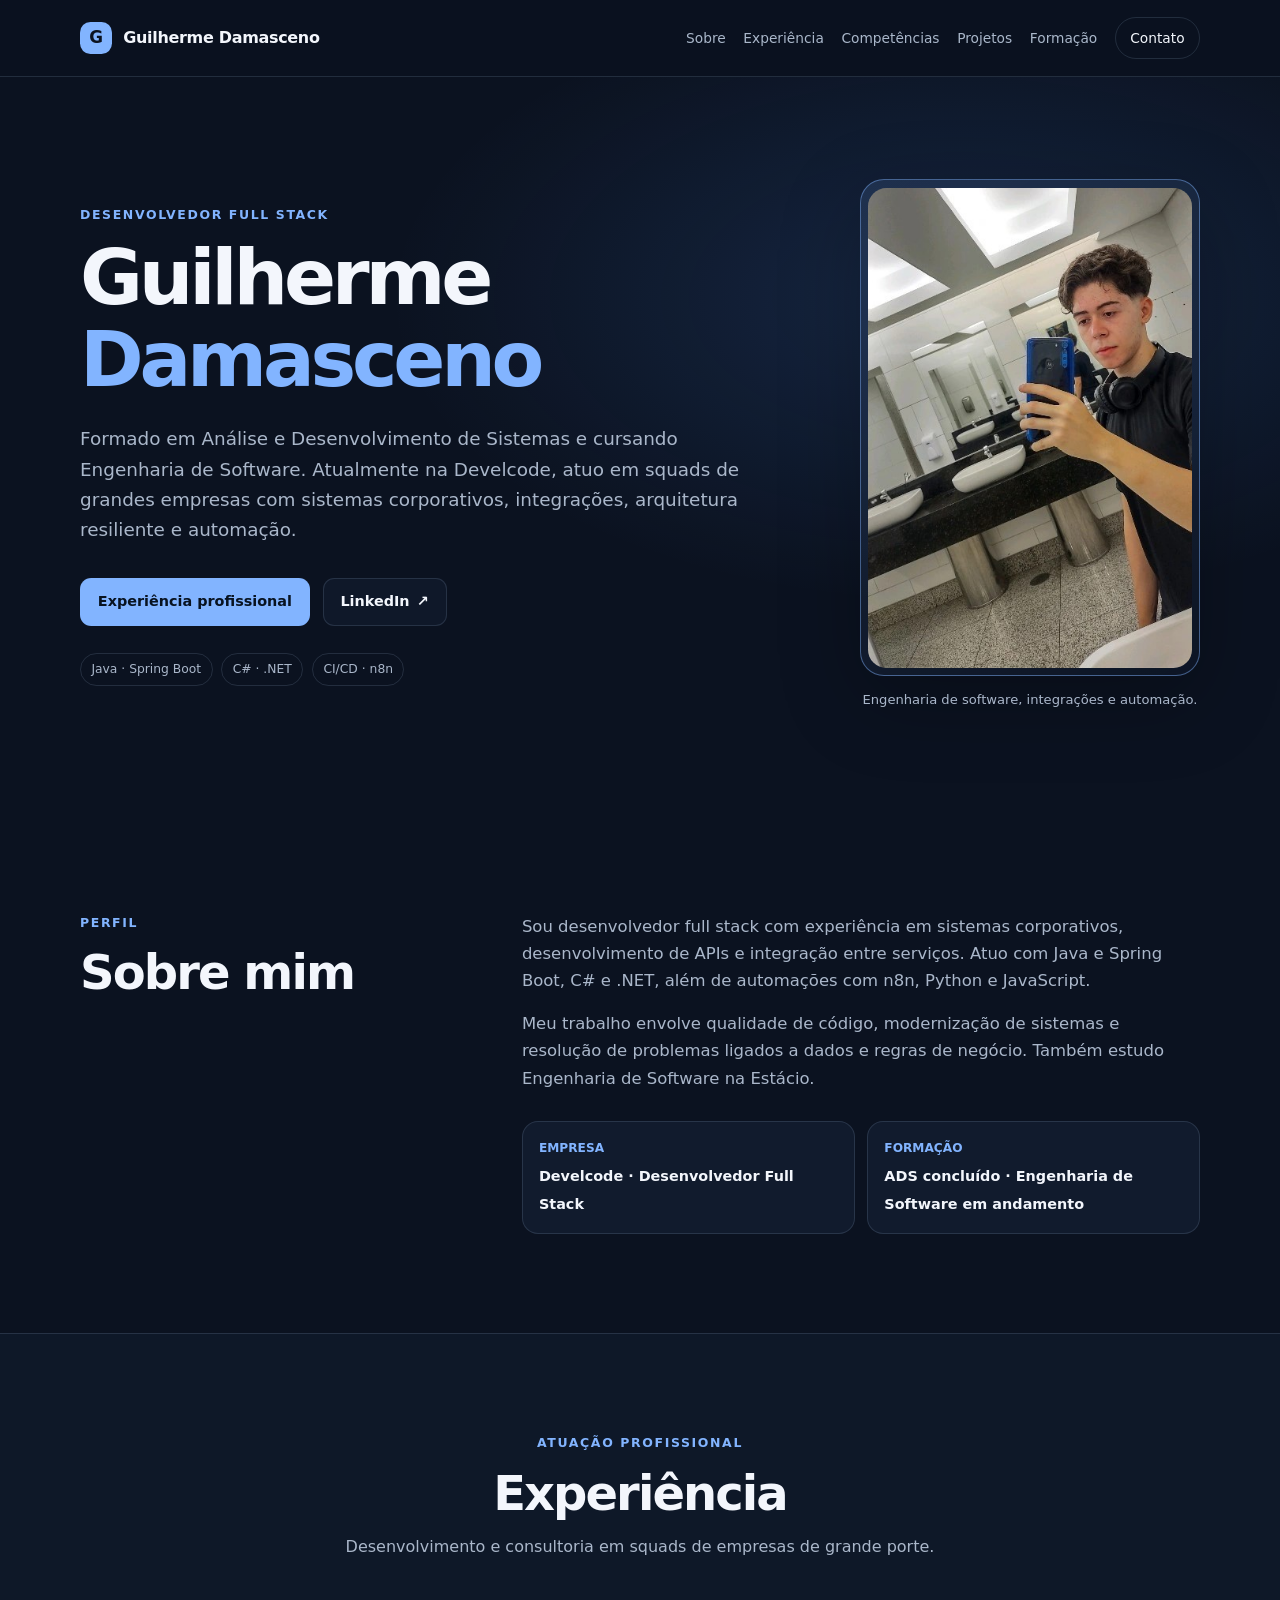
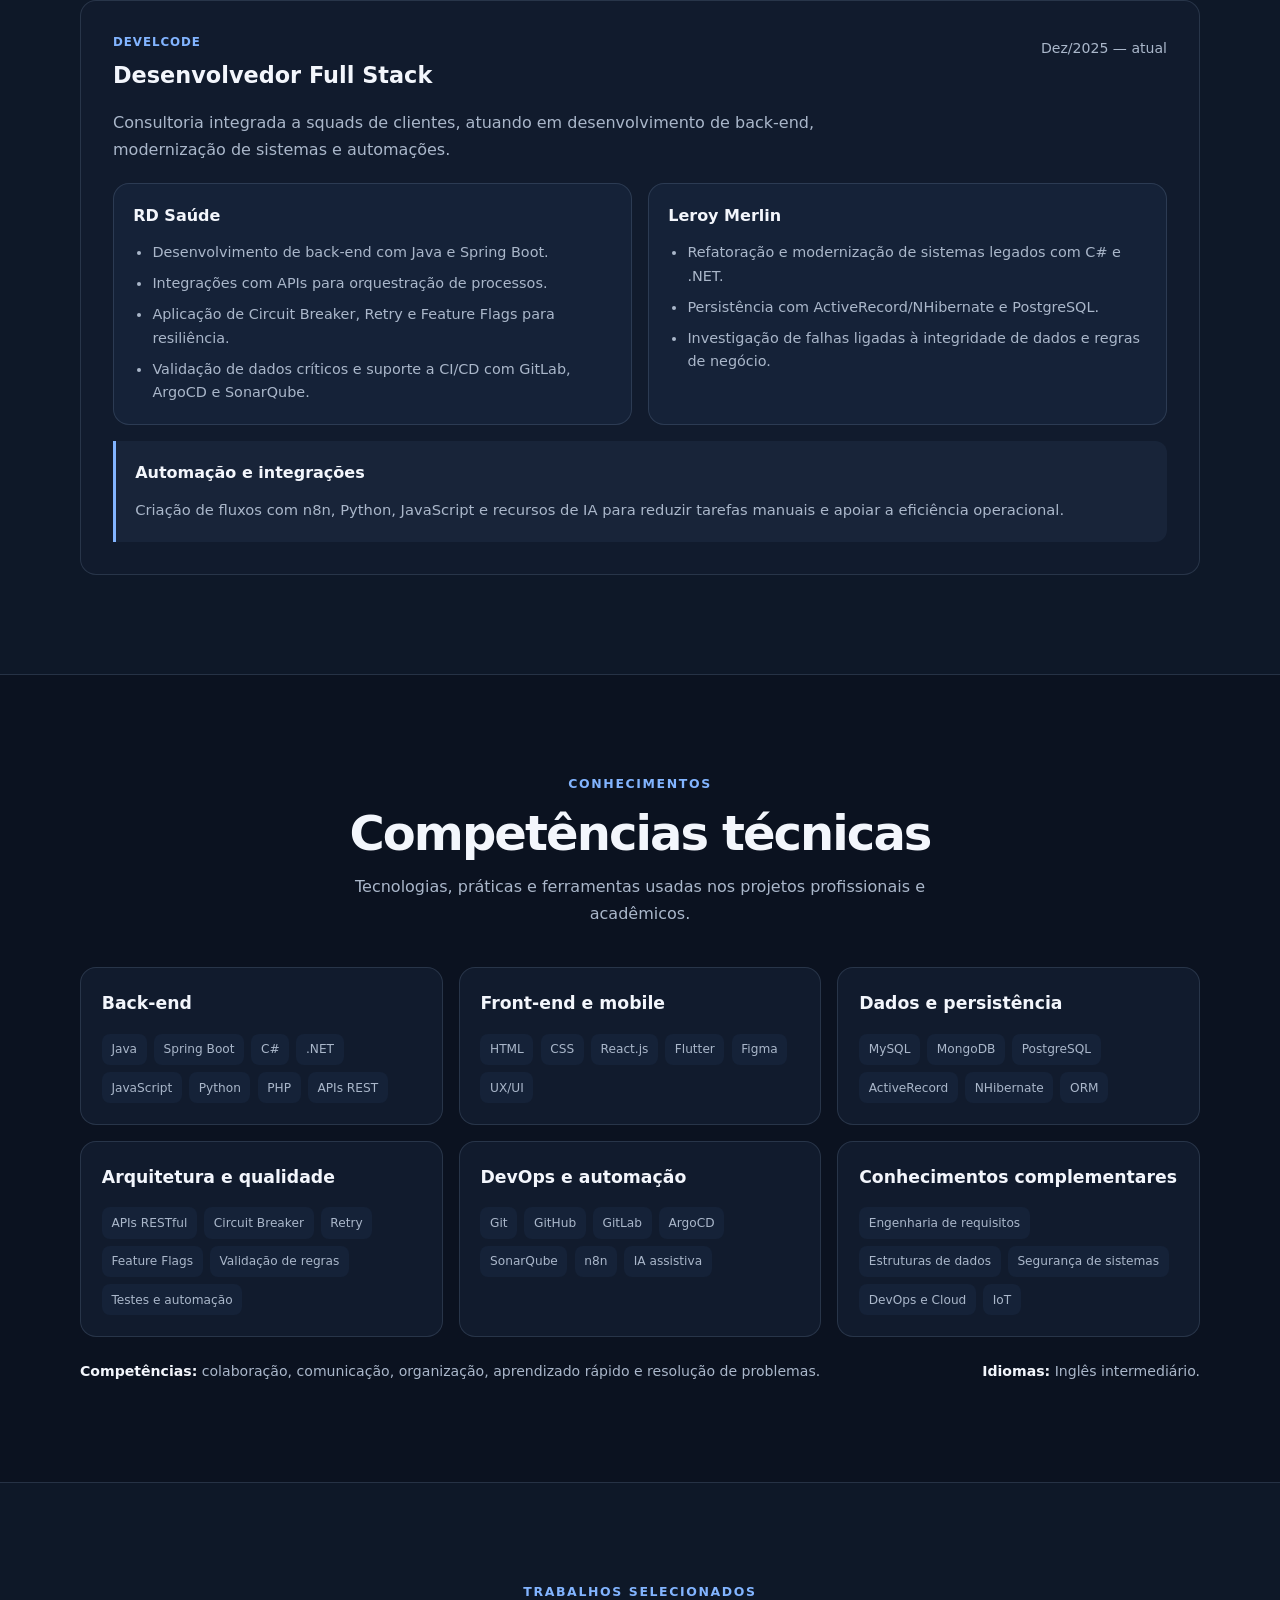
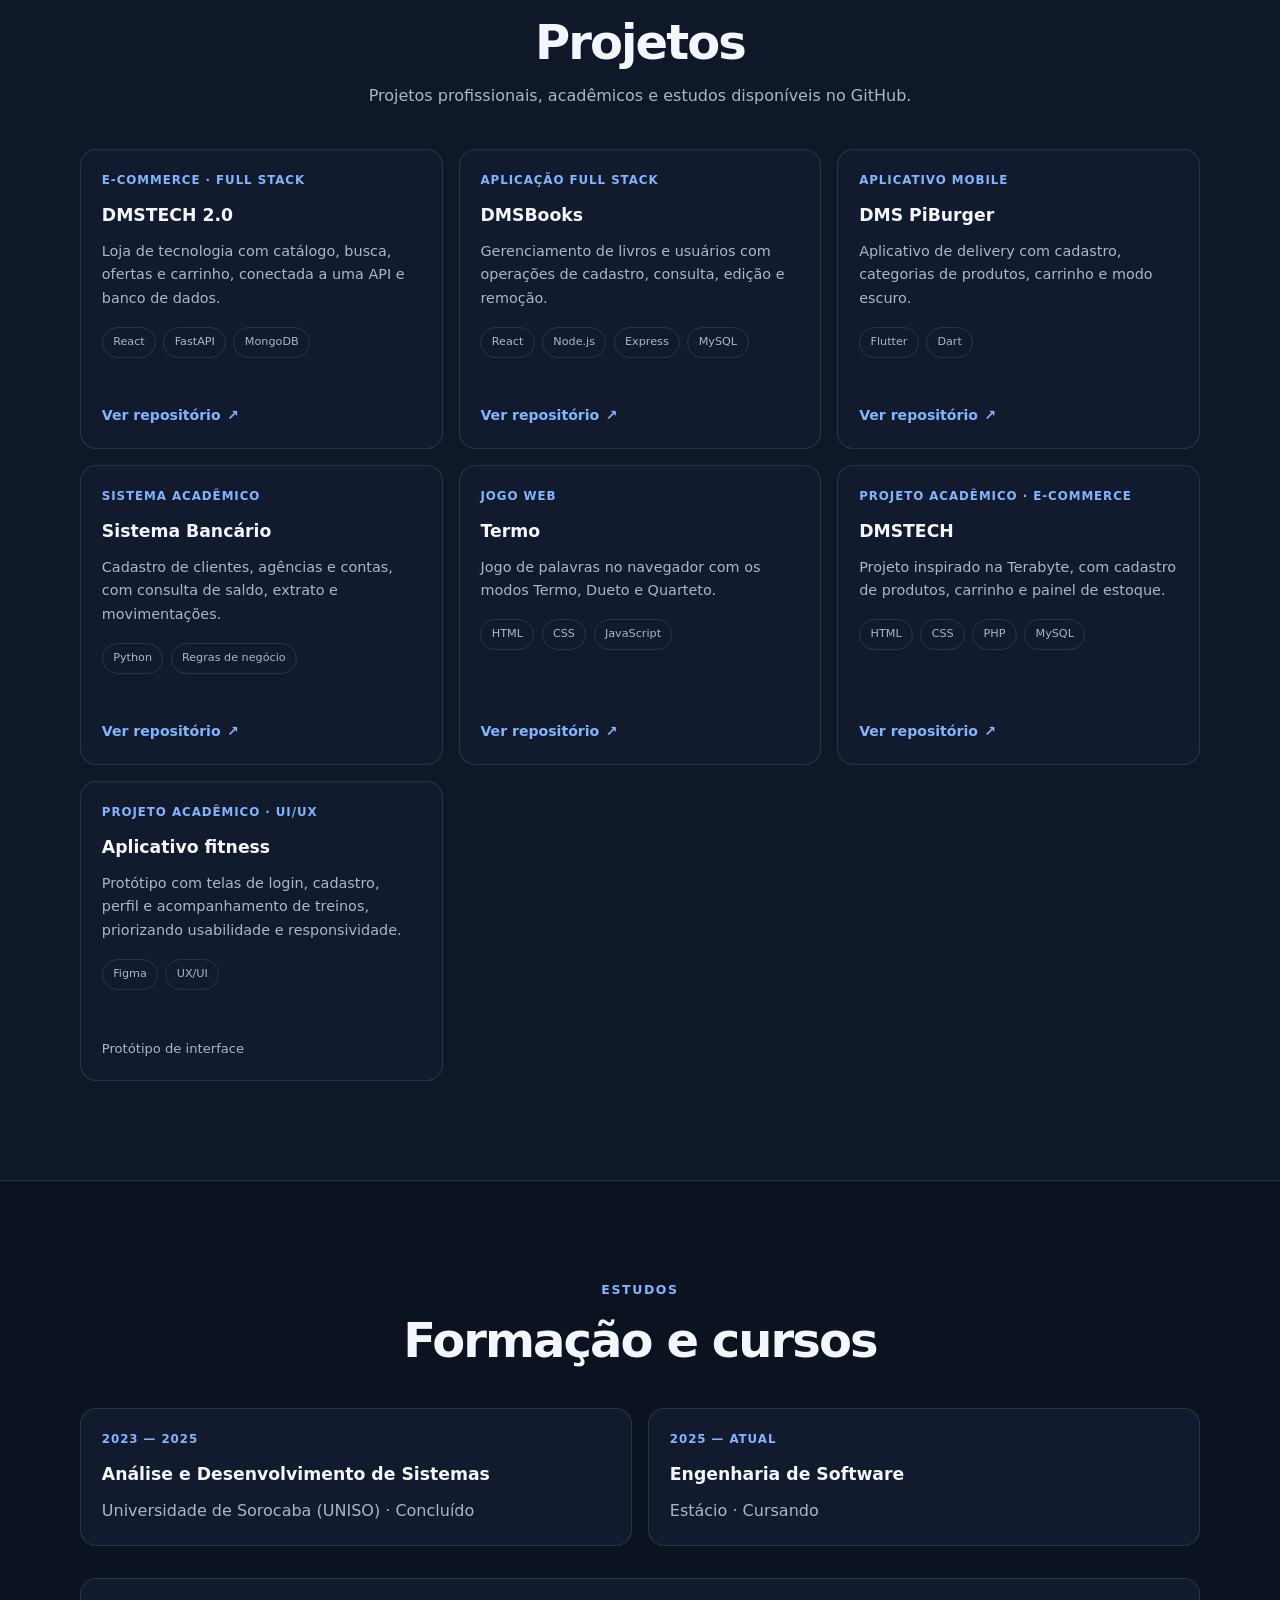
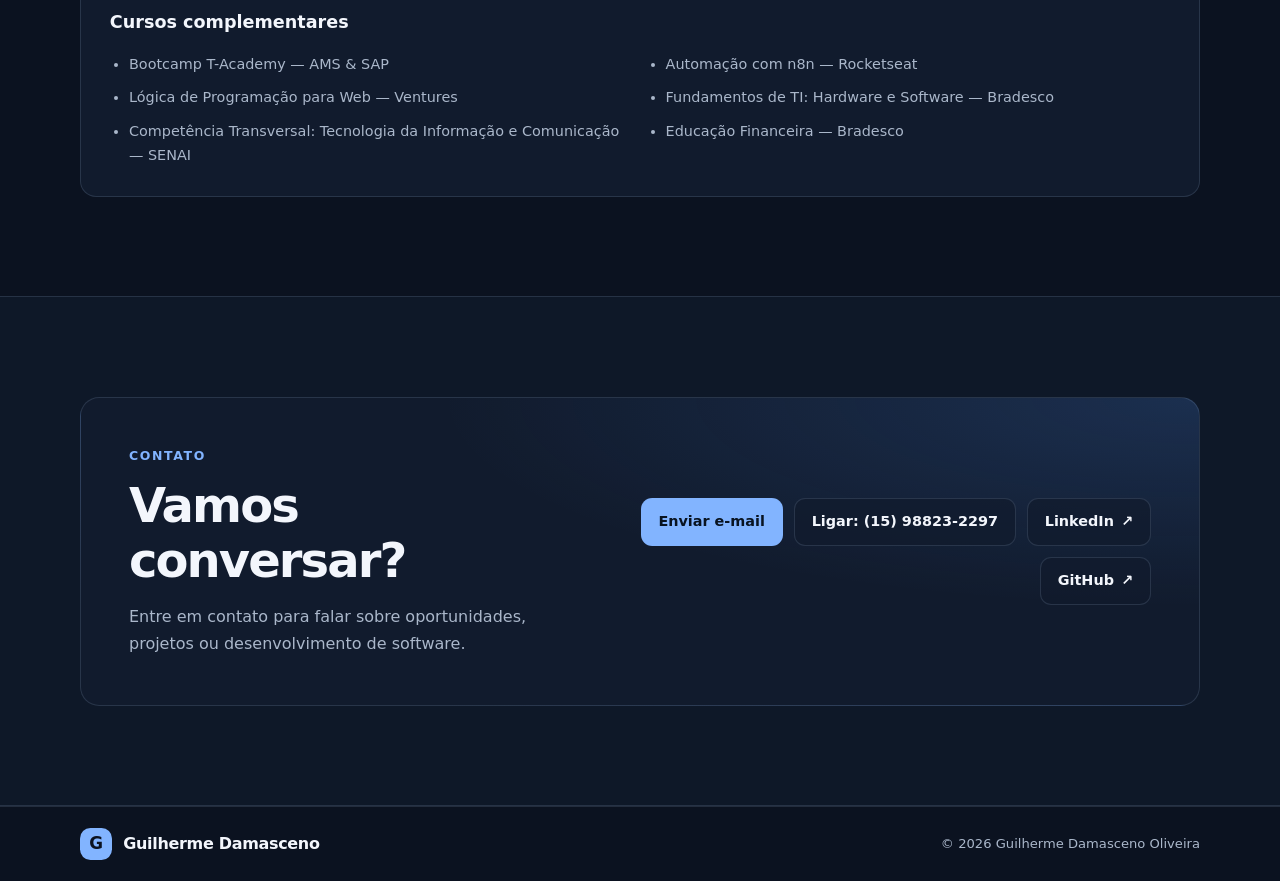
==== commit 1aa132df: "Link academic e-commerce project as DMSTECH" ====
--- a/dmsportifolio/index.html
+++ b/dmsportifolio/index.html
@@ -273,10 +273,10 @@
 
             <article class="project-card">
               <p class="project-category">Projeto acadêmico · E-commerce</p>
-              <h3>Loja de computadores</h3>
+              <h3>DMSTECH</h3>
               <p>Projeto inspirado na Terabyte, com cadastro de produtos, carrinho e painel de estoque.</p>
               <ul class="project-tags"><li>HTML</li><li>CSS</li><li>PHP</li><li>MySQL</li></ul>
-              <span class="project-note">Experiência prática acadêmica</span>
+              <a class="project-link" href="https://github.com/Guilhermedms7/DMSTECH" target="_blank" rel="noopener noreferrer">Ver repositório <span aria-hidden="true">↗</span></a>
             </article>
 
             <article class="project-card">
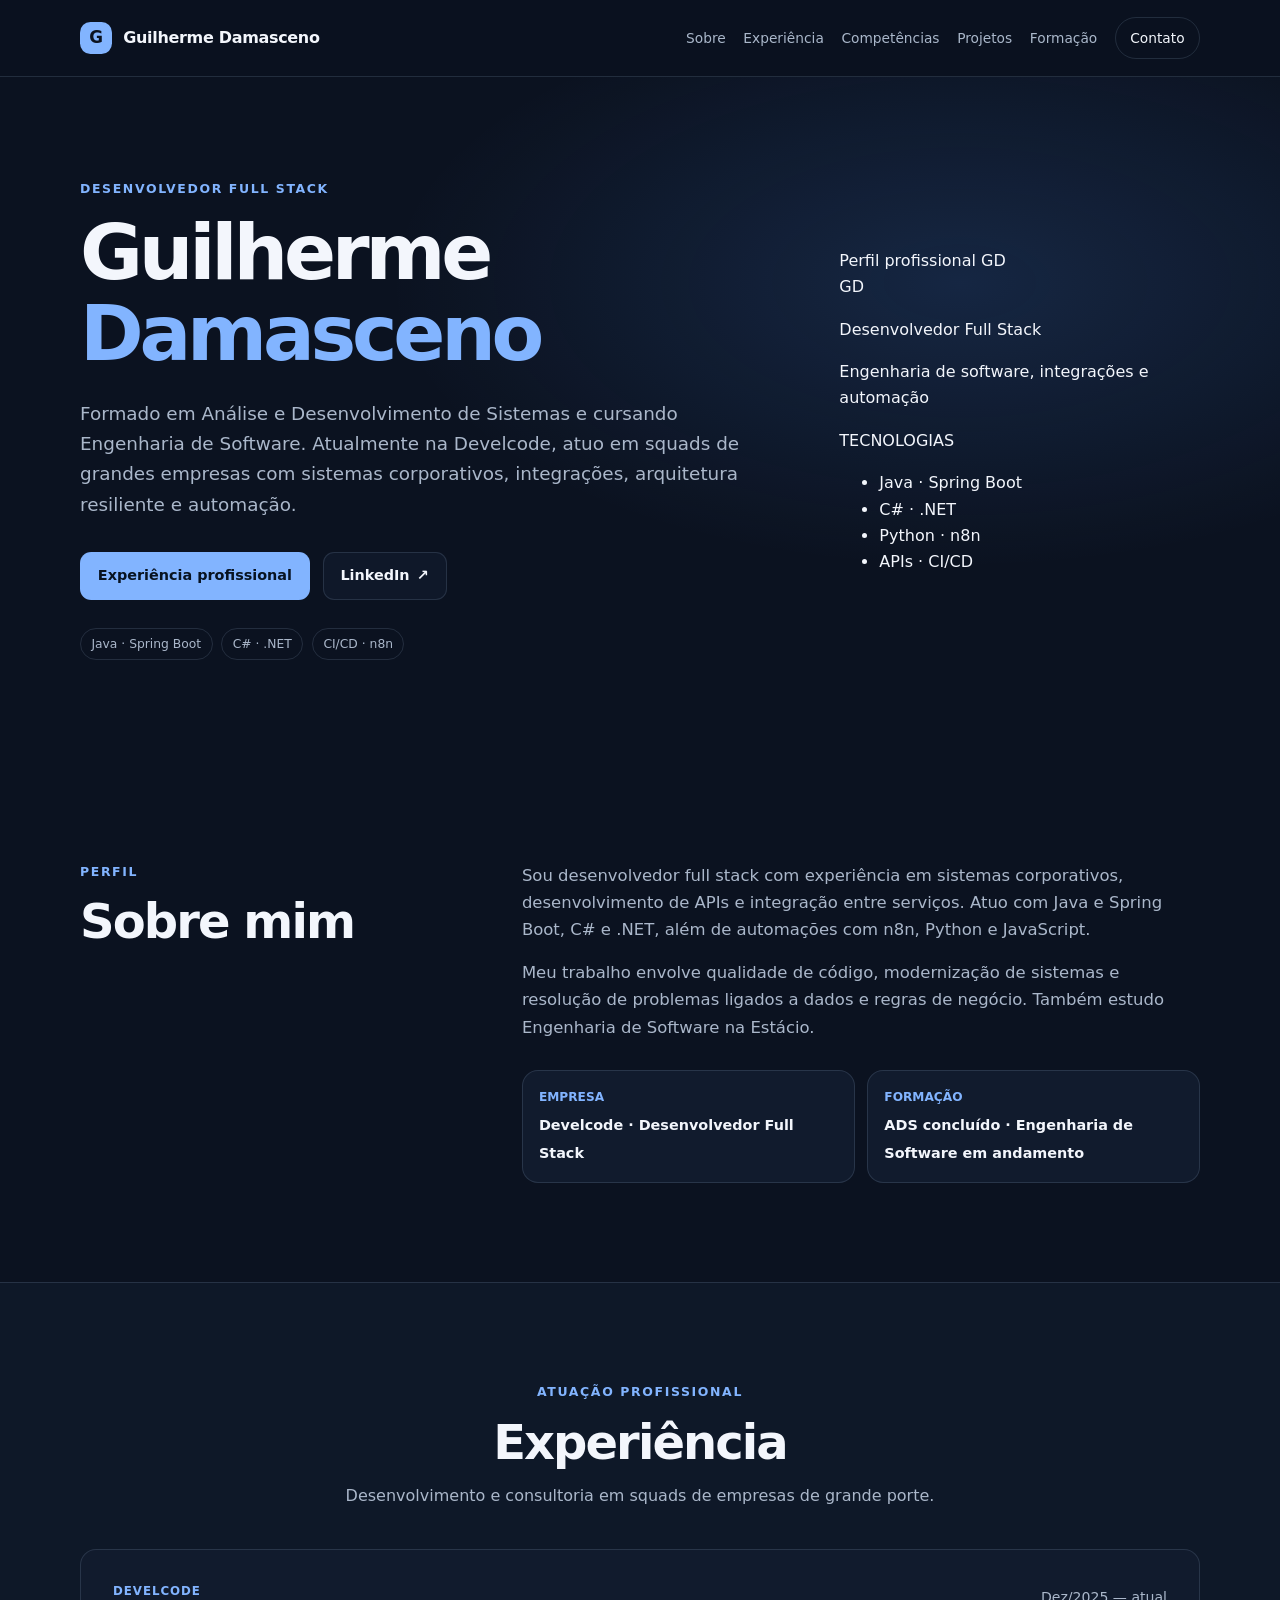
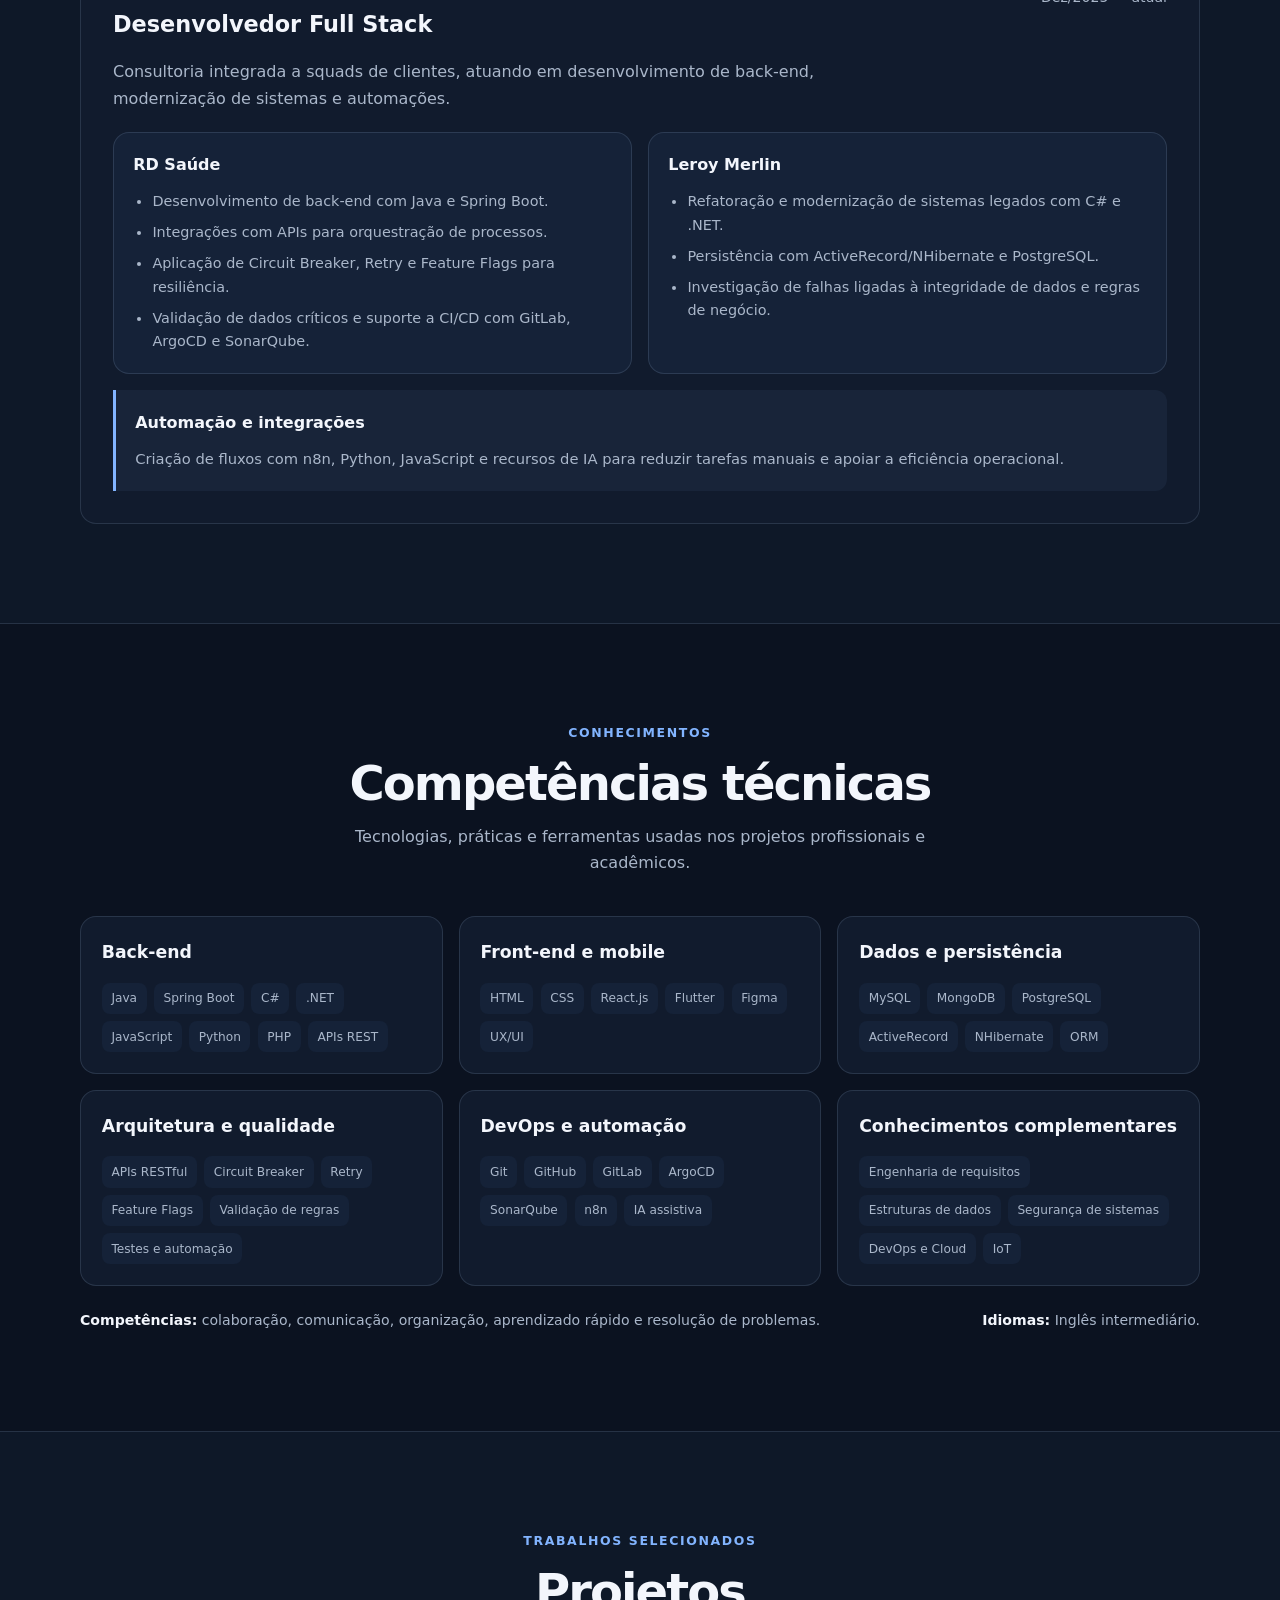
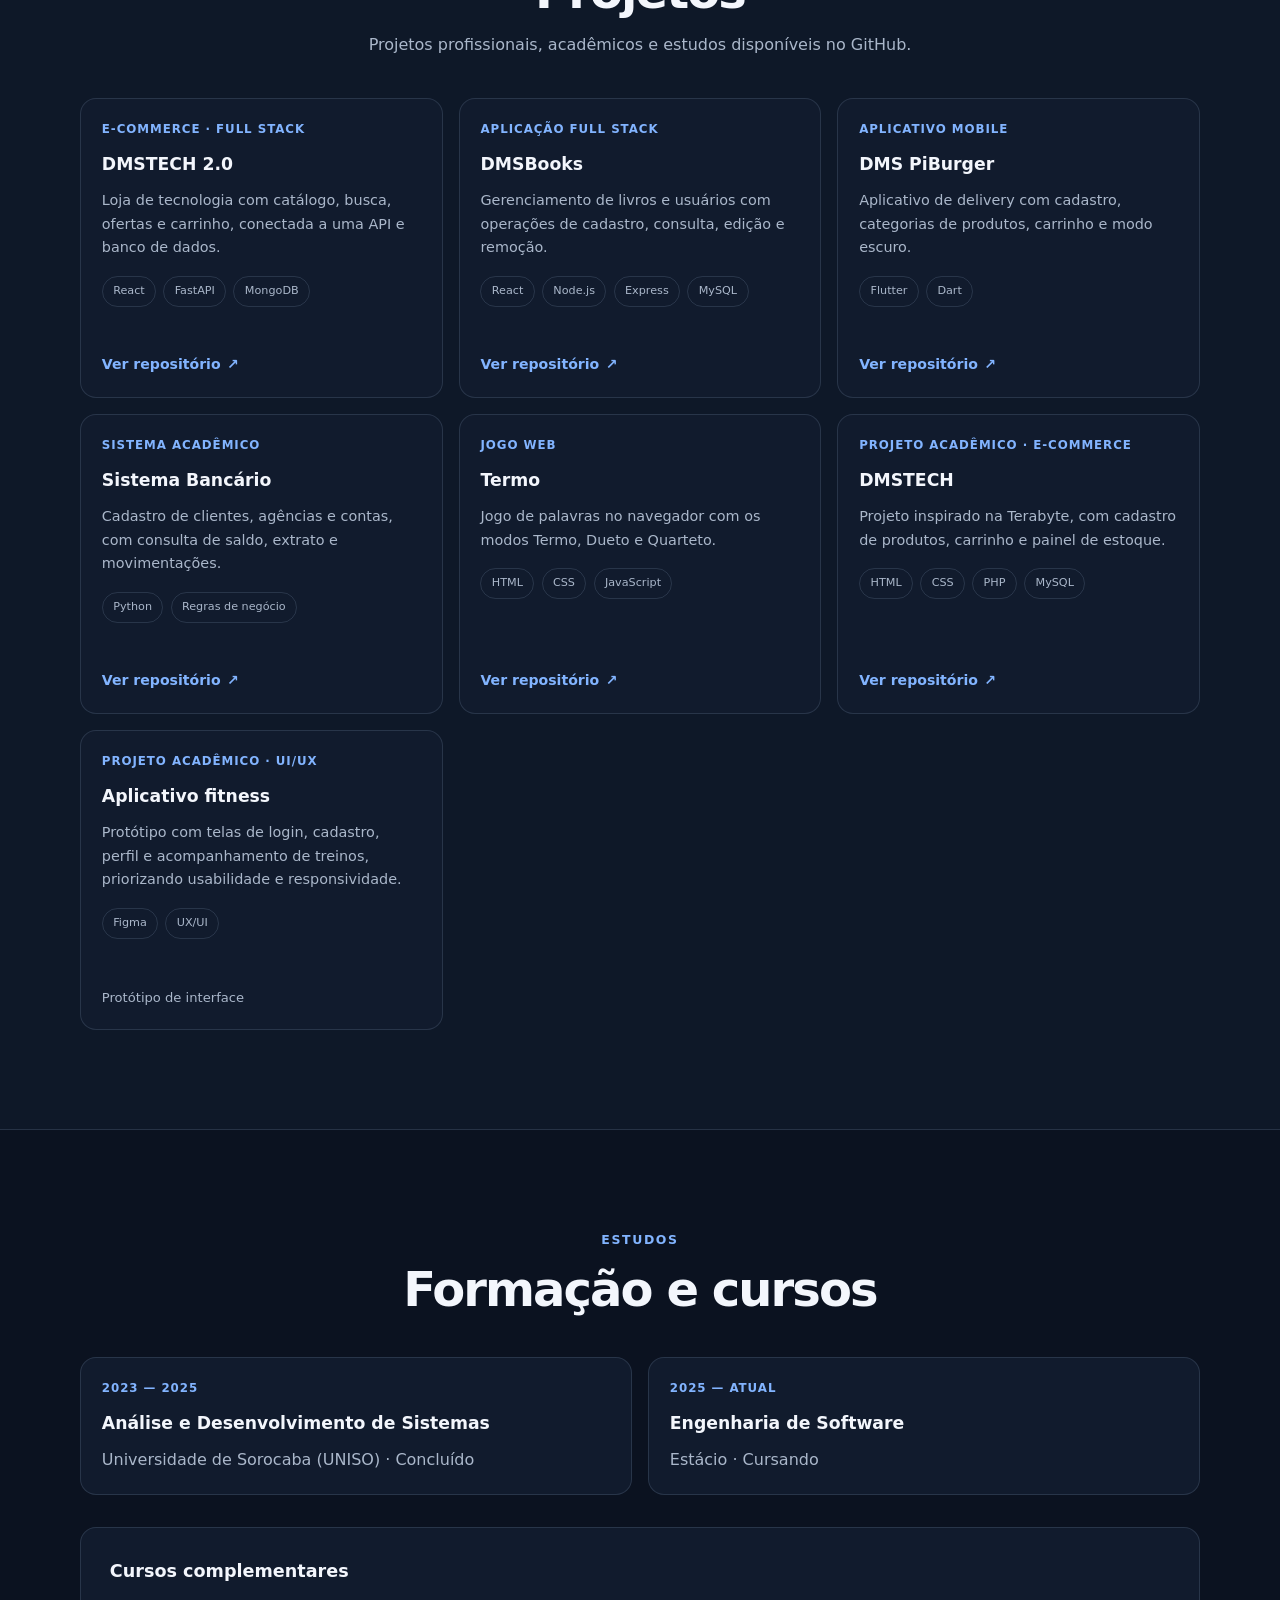
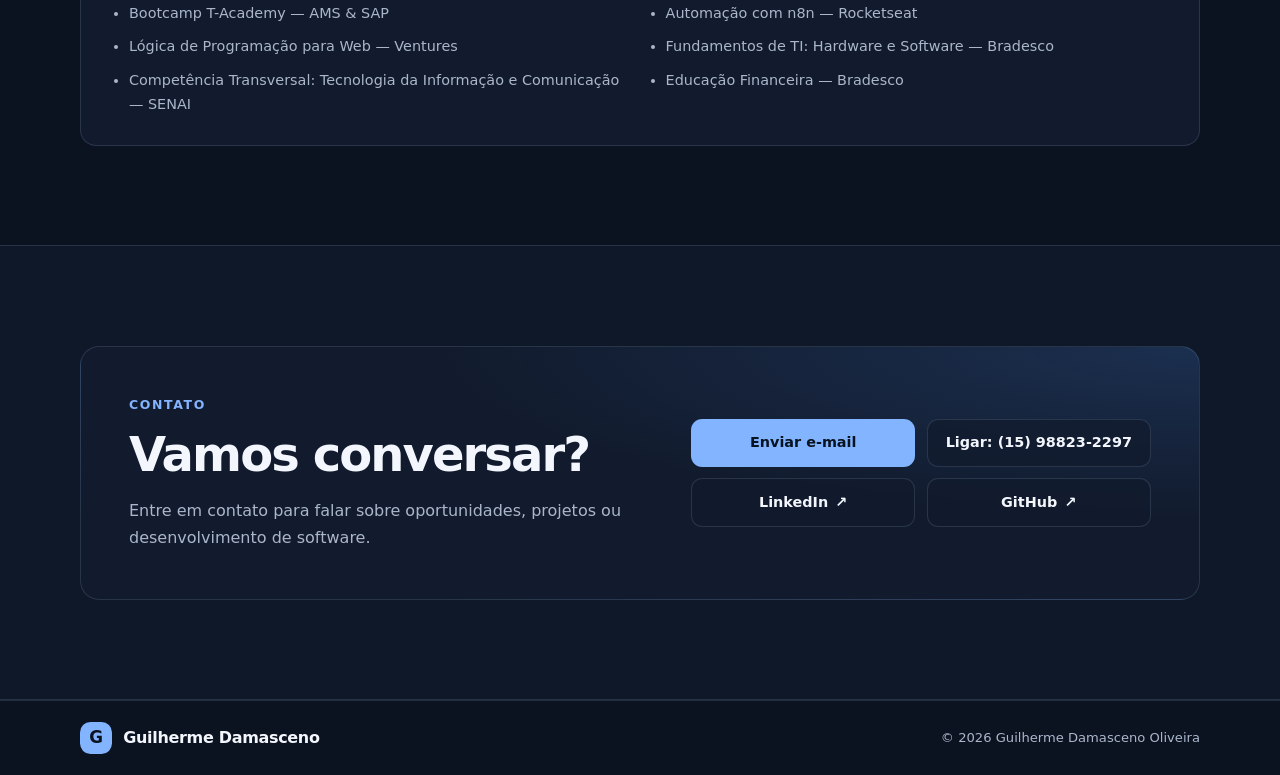
==== commit 3e93cc6e: "Replace hero selfie with professional monogram card" ====
--- a/dmsportifolio/index.html
+++ b/dmsportifolio/index.html
@@ -66,17 +66,30 @@
             </ul>
           </div>
 
-          <div class="hero-portrait">
-            <div class="portrait-frame">
-              <img
-                src="./images/Foto%20perfil.jpg"
-                alt="Foto de Guilherme Damasceno"
-                width="420"
-                height="480"
-                fetchpriority="high"
-              />
-            </div>
-            <p>Engenharia de software, integrações e automação.</p>
+          <div class="hero-visual" aria-hidden="true">
+            <div class="visual-card">
+              <div class="visual-card-header">
+                <span class="visual-label"><span class="visual-status"></span>Perfil profissional</span>
+                <span class="visual-monogram-small">GD</span>
+              </div>
+
+              <div class="visual-monogram-wrap">
+                <span class="visual-monogram-glow"></span>
+                <span class="visual-monogram">GD</span>
+              </div>
+
+              <p class="visual-role">Desenvolvedor Full Stack</p>
+              <p class="visual-focus">Engenharia de software, integrações e automação</p>
+
+              <div class="visual-divider"></div>
+              <p class="visual-stack-title">TECNOLOGIAS</p>
+              <ul class="visual-tech-list">
+                <li>Java · Spring Boot</li>
+                <li>C# · .NET</li>
+                <li>Python · n8n</li>
+                <li>APIs · CI/CD</li>
+              </ul>
+            </div>
           </div>
         </div>
       </header>
--- a/dmsportifolio/styles/global.css
+++ b/dmsportifolio/styles/global.css
@@ -625,9 +625,16 @@
 }
 
 .contact-actions {
-  flex-wrap: wrap;
+  display: grid;
+  flex: 0 1 460px;
+  grid-template-columns: repeat(2, minmax(0, 1fr));
+  align-items: stretch;
   gap: 0.7rem;
-  justify-content: flex-end;
+  min-width: 0;
+}
+
+.contact-actions .button {
+  width: 100%;
 }
 
 .site-footer {
@@ -762,11 +769,17 @@
   }
 
   .contact-actions {
-    justify-content: flex-start;
+    flex: 1 1 auto;
+    width: 100%;
+    justify-content: stretch;
   }
 }
 
 @media (max-width: 520px) {
+  .contact-actions {
+    grid-template-columns: 1fr;
+  }
+
   .projects-grid,
   .education-grid,
   .profile-facts,
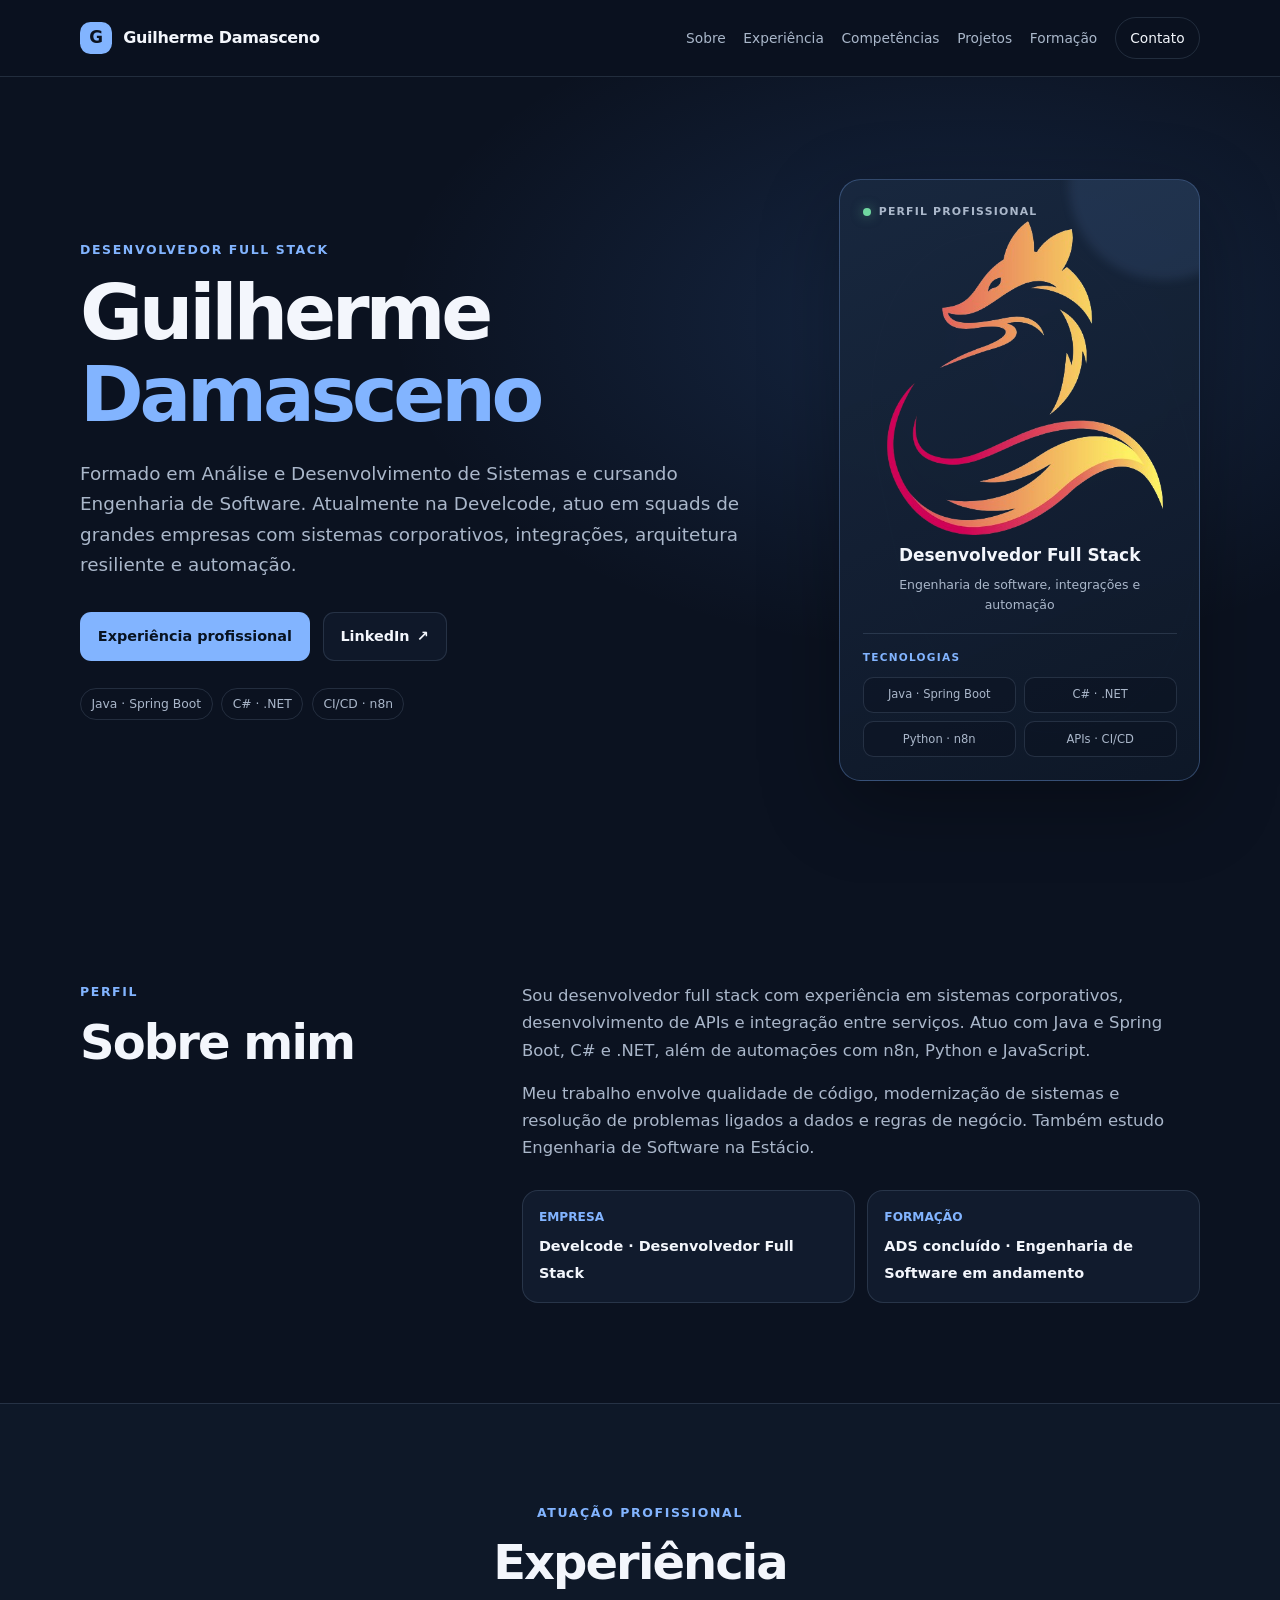
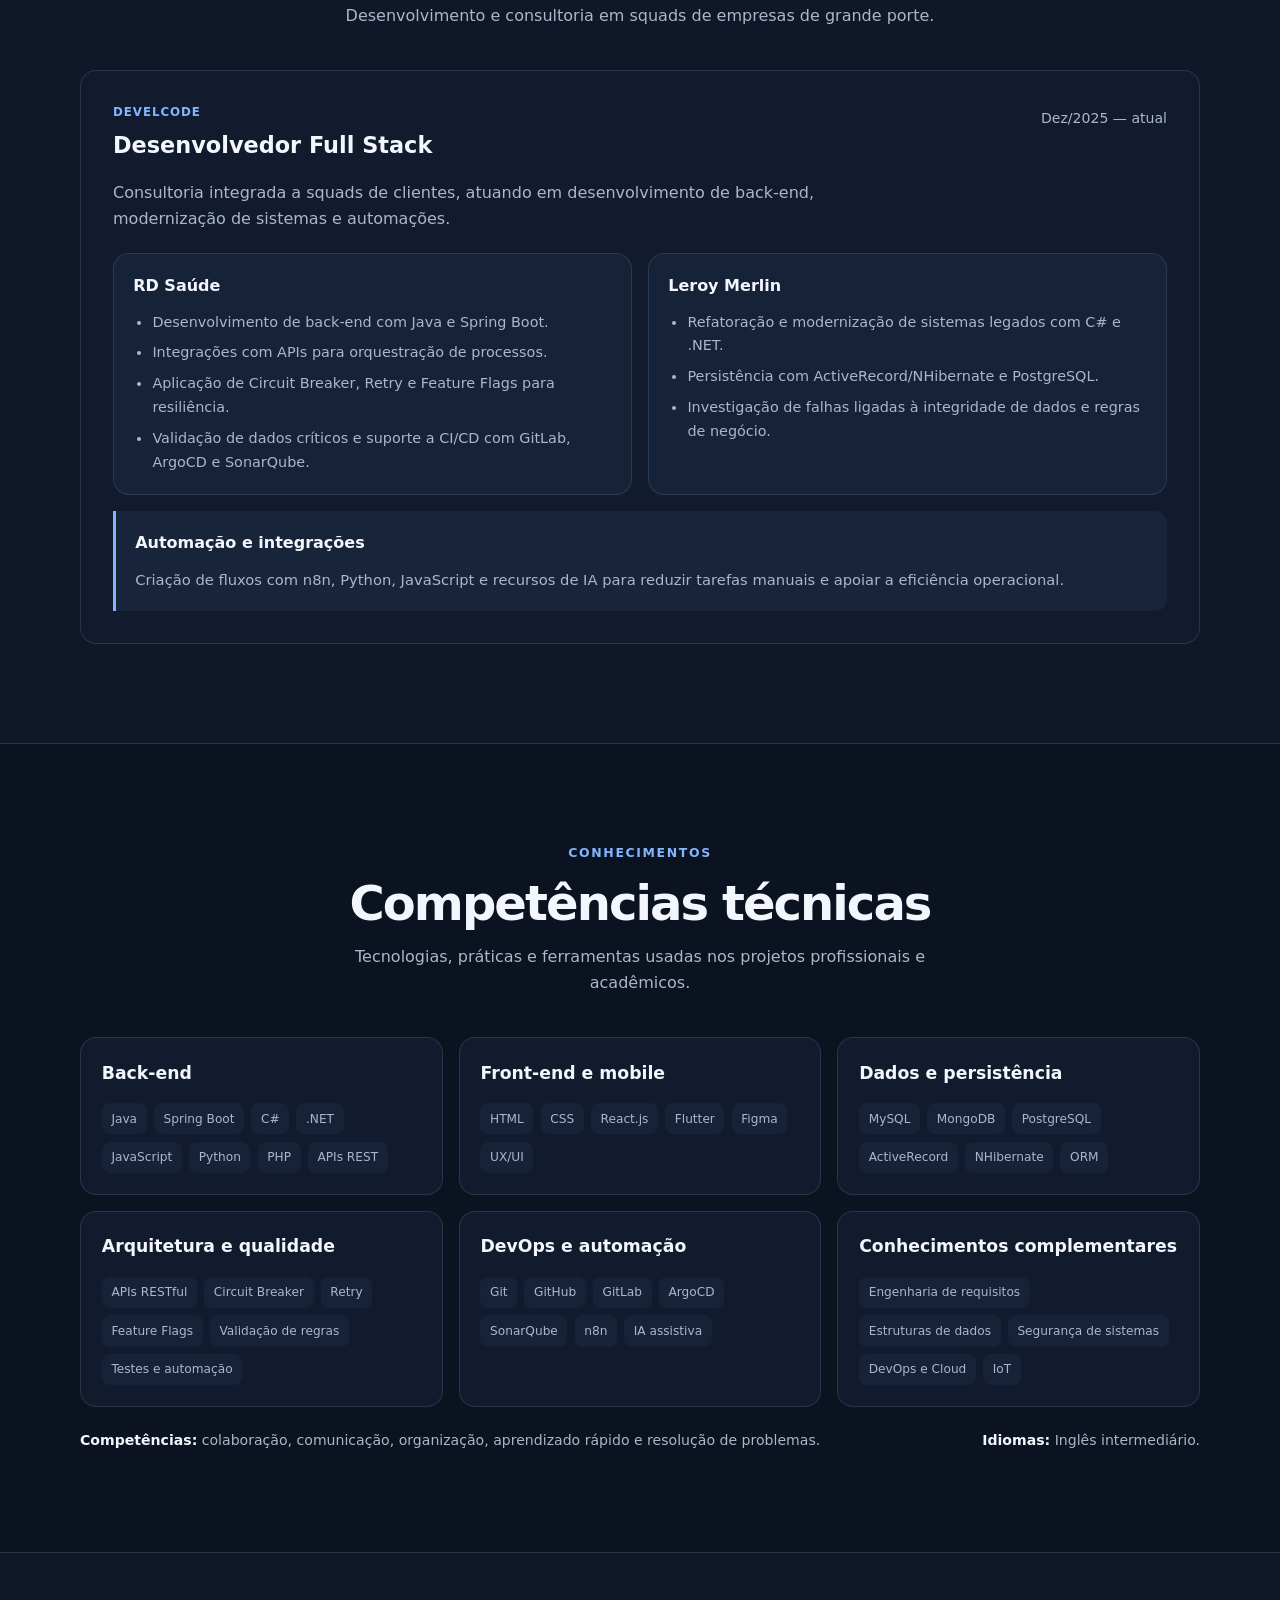
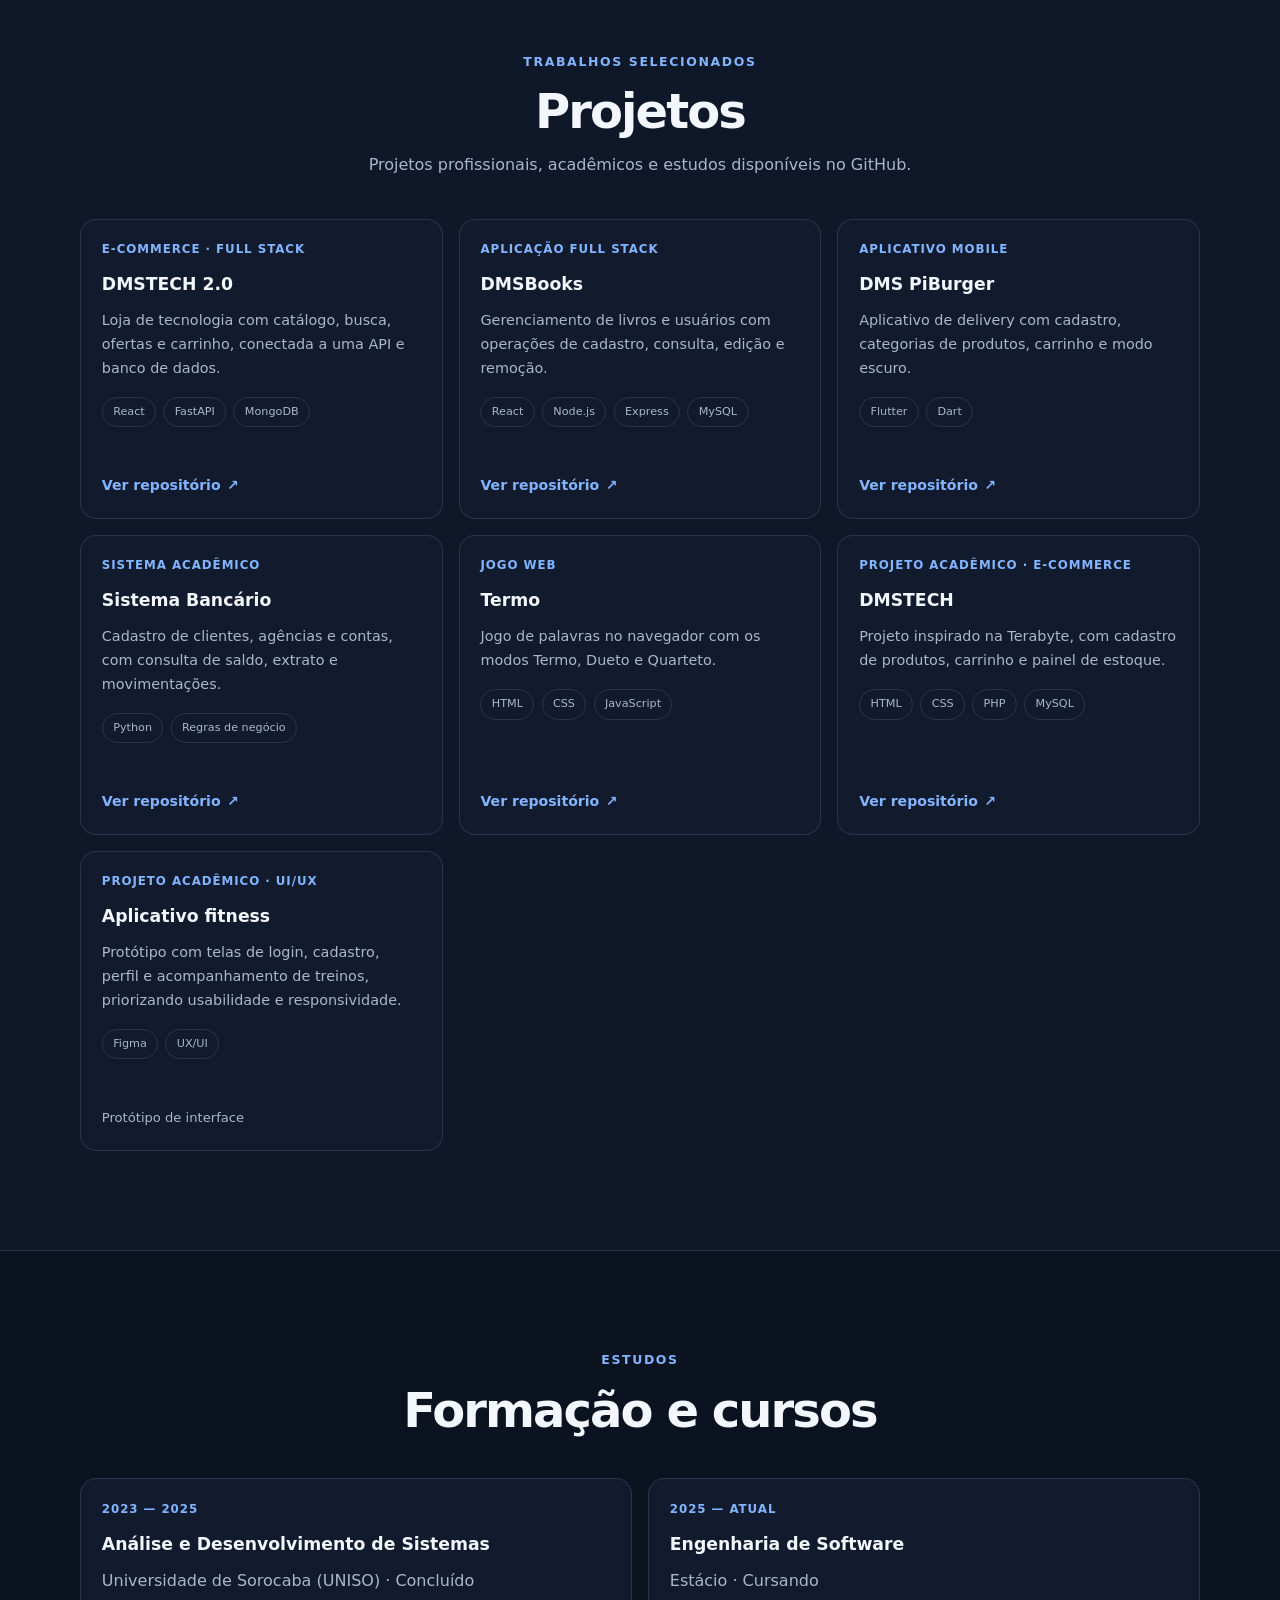
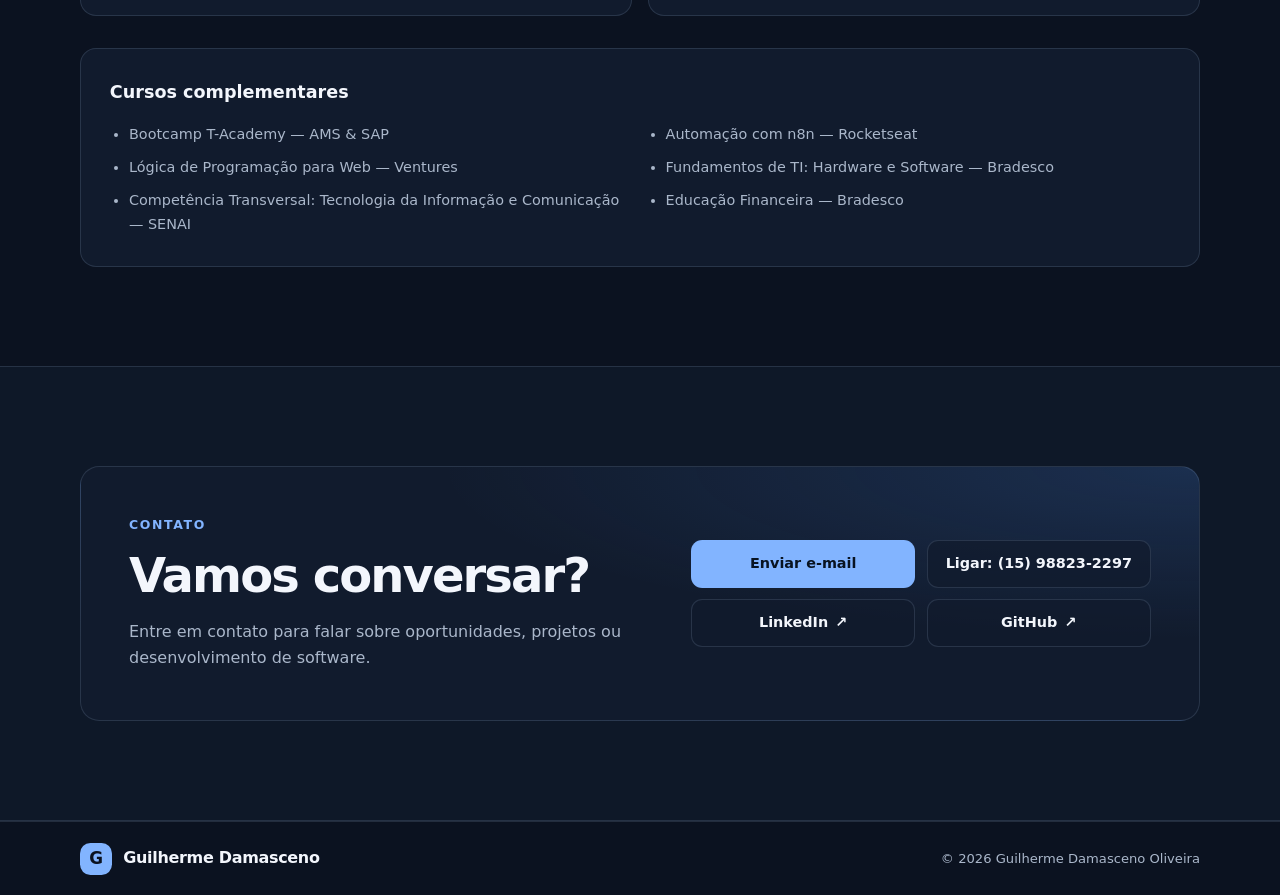
==== commit 7697c1bf: "Use fox brand mark in photo-free hero" ====
--- a/dmsportifolio/index.html
+++ b/dmsportifolio/index.html
@@ -70,12 +70,11 @@
             <div class="visual-card">
               <div class="visual-card-header">
                 <span class="visual-label"><span class="visual-status"></span>Perfil profissional</span>
-                <span class="visual-monogram-small">GD</span>
-              </div>
-
-              <div class="visual-monogram-wrap">
-                <span class="visual-monogram-glow"></span>
-                <span class="visual-monogram">GD</span>
+              </div>
+
+              <div class="visual-fox-wrap">
+                <span class="visual-fox-glow"></span>
+                <img class="visual-fox" src="./images/Raposaicon-removebg-preview.png" alt="" />
               </div>
 
               <p class="visual-role">Desenvolvedor Full Stack</p>
--- a/dmsportifolio/styles/global.css
+++ b/dmsportifolio/styles/global.css
@@ -264,32 +264,185 @@
   font-size: 0.77rem;
 }
 
-.hero-portrait {
-  max-width: 340px;
+.hero-visual {
+  position: relative;
+  display: grid;
+  width: min(100%, 370px);
   justify-self: end;
-}
-
-.portrait-frame {
+  isolation: isolate;
+}
+
+.hero-visual::before,
+.hero-visual::after {
+  position: absolute;
+  z-index: -1;
+  content: "";
+  pointer-events: none;
+}
+
+.hero-visual::before {
+  top: 7%;
+  right: 2%;
+  width: 86%;
+  aspect-ratio: 1;
+  border-radius: 50%;
+  background: radial-gradient(circle, rgba(77, 145, 247, 0.2), transparent 70%);
+  filter: blur(8px);
+}
+
+.hero-visual::after {
+  inset: 8% 2% 8% 12%;
+  border: 1px solid rgba(130, 180, 255, 0.18);
+  border-radius: 46% 54% 54% 46%;
+  transform: rotate(-12deg);
+}
+
+.visual-card {
+  position: relative;
   overflow: hidden;
-  padding: 0.45rem;
-  border: 1px solid rgba(130, 180, 255, 0.45);
-  border-radius: 1.5rem;
-  background: linear-gradient(145deg, rgba(130, 180, 255, 0.12), rgba(17, 27, 45, 0.4));
-  box-shadow: 0 24px 80px rgba(0, 0, 0, 0.25);
-}
-
-.portrait-frame img {
-  width: 100%;
-  aspect-ratio: 0.88;
-  border-radius: 1.15rem;
-  object-fit: cover;
-  object-position: center 35%;
-}
-
-.hero-portrait > p {
-  margin: 0.85rem 0 0;
-  color: var(--muted);
-  font-size: 0.82rem;
+  padding: 1.4rem;
+  border: 1px solid rgba(130, 180, 255, 0.3);
+  border-radius: 1.35rem;
+  background: linear-gradient(155deg, rgba(25, 40, 63, 0.96), rgba(14, 24, 40, 0.98));
+  box-shadow: 0 24px 80px rgba(0, 0, 0, 0.3);
+}
+
+.visual-card::before {
+  position: absolute;
+  top: -90px;
+  right: -60px;
+  width: 190px;
+  height: 190px;
+  border-radius: 50%;
+  background: rgba(130, 180, 255, 0.1);
+  content: "";
+  filter: blur(5px);
+  pointer-events: none;
+}
+
+.visual-card-header {
+  position: relative;
+  display: flex;
+  align-items: center;
+  justify-content: space-between;
+  gap: 0.7rem;
+}
+
+.visual-label {
+  display: inline-flex;
+  align-items: center;
+  gap: 0.5rem;
+  color: var(--muted);
+  font-size: 0.68rem;
+  font-weight: 750;
+  letter-spacing: 0.11em;
+  text-transform: uppercase;
+}
+
+.visual-status {
+  width: 0.5rem;
+  height: 0.5rem;
+  flex: 0 0 auto;
+  border-radius: 50%;
+  background: #70d7a0;
+  box-shadow: 0 0 12px rgba(112, 215, 160, 0.5);
+}
+
+.visual-monogram-small {
+  display: grid;
+  width: 2.15rem;
+  height: 2.15rem;
+  flex: 0 0 auto;
+  place-items: center;
+  border: 1px solid rgba(130, 180, 255, 0.3);
+  border-radius: 0.65rem;
+  background: rgba(130, 180, 255, 0.1);
+  color: var(--accent);
+  font-size: 0.7rem;
+  font-weight: 800;
+  letter-spacing: 0.03em;
+}
+
+.visual-monogram-wrap {
+  position: relative;
+  display: grid;
+  min-height: 10rem;
+  place-items: center;
+  margin: 0.75rem 0 0.45rem;
+}
+
+.visual-monogram-glow {
+  position: absolute;
+  width: 8.4rem;
+  aspect-ratio: 1;
+  border: 1px solid rgba(130, 180, 255, 0.25);
+  border-radius: 50%;
+  box-shadow: 0 0 0 13px rgba(130, 180, 255, 0.035), 0 0 55px rgba(77, 145, 247, 0.12);
+}
+
+.visual-monogram {
+  position: relative;
+  display: grid;
+  width: 6.8rem;
+  aspect-ratio: 1;
+  place-items: center;
+  border: 1px solid rgba(130, 180, 255, 0.5);
+  border-radius: 1.8rem;
+  background: linear-gradient(145deg, rgba(130, 180, 255, 0.22), rgba(77, 145, 247, 0.06));
+  color: var(--text);
+  font-size: 3rem;
+  font-weight: 800;
+  letter-spacing: -0.09em;
+  box-shadow: 0 16px 40px rgba(0, 0, 0, 0.2);
+}
+
+.visual-role {
+  position: relative;
+  margin: 0.45rem 0 0;
+  color: var(--text);
+  font-size: 1.06rem;
+  font-weight: 750;
+  text-align: center;
+}
+
+.visual-focus {
+  position: relative;
+  margin: 0.3rem 0 0;
+  color: var(--muted);
+  font-size: 0.78rem;
+  text-align: center;
+}
+
+.visual-divider {
+  height: 1px;
+  margin: 1.1rem 0 0.9rem;
+  background: var(--border);
+}
+
+.visual-stack-title {
+  margin: 0;
+  color: var(--accent);
+  font-size: 0.66rem;
+  font-weight: 750;
+  letter-spacing: 0.12em;
+}
+
+.visual-tech-list {
+  display: grid;
+  grid-template-columns: repeat(2, minmax(0, 1fr));
+  gap: 0.5rem;
+  margin: 0.65rem 0 0;
+  padding: 0;
+  list-style: none;
+}
+
+.visual-tech-list li {
+  padding: 0.48rem 0.45rem;
+  border: 1px solid var(--border);
+  border-radius: 0.65rem;
+  background: rgba(11, 18, 32, 0.48);
+  color: var(--muted);
+  font-size: 0.72rem;
   text-align: center;
 }
 
@@ -732,10 +885,9 @@
     grid-template-columns: 1fr;
   }
 
-  .hero-portrait {
-    width: min(280px, 75%);
+  .hero-visual {
+    width: min(370px, 100%);
     justify-self: center;
-    grid-row: 1;
   }
 
   .hero-copy {
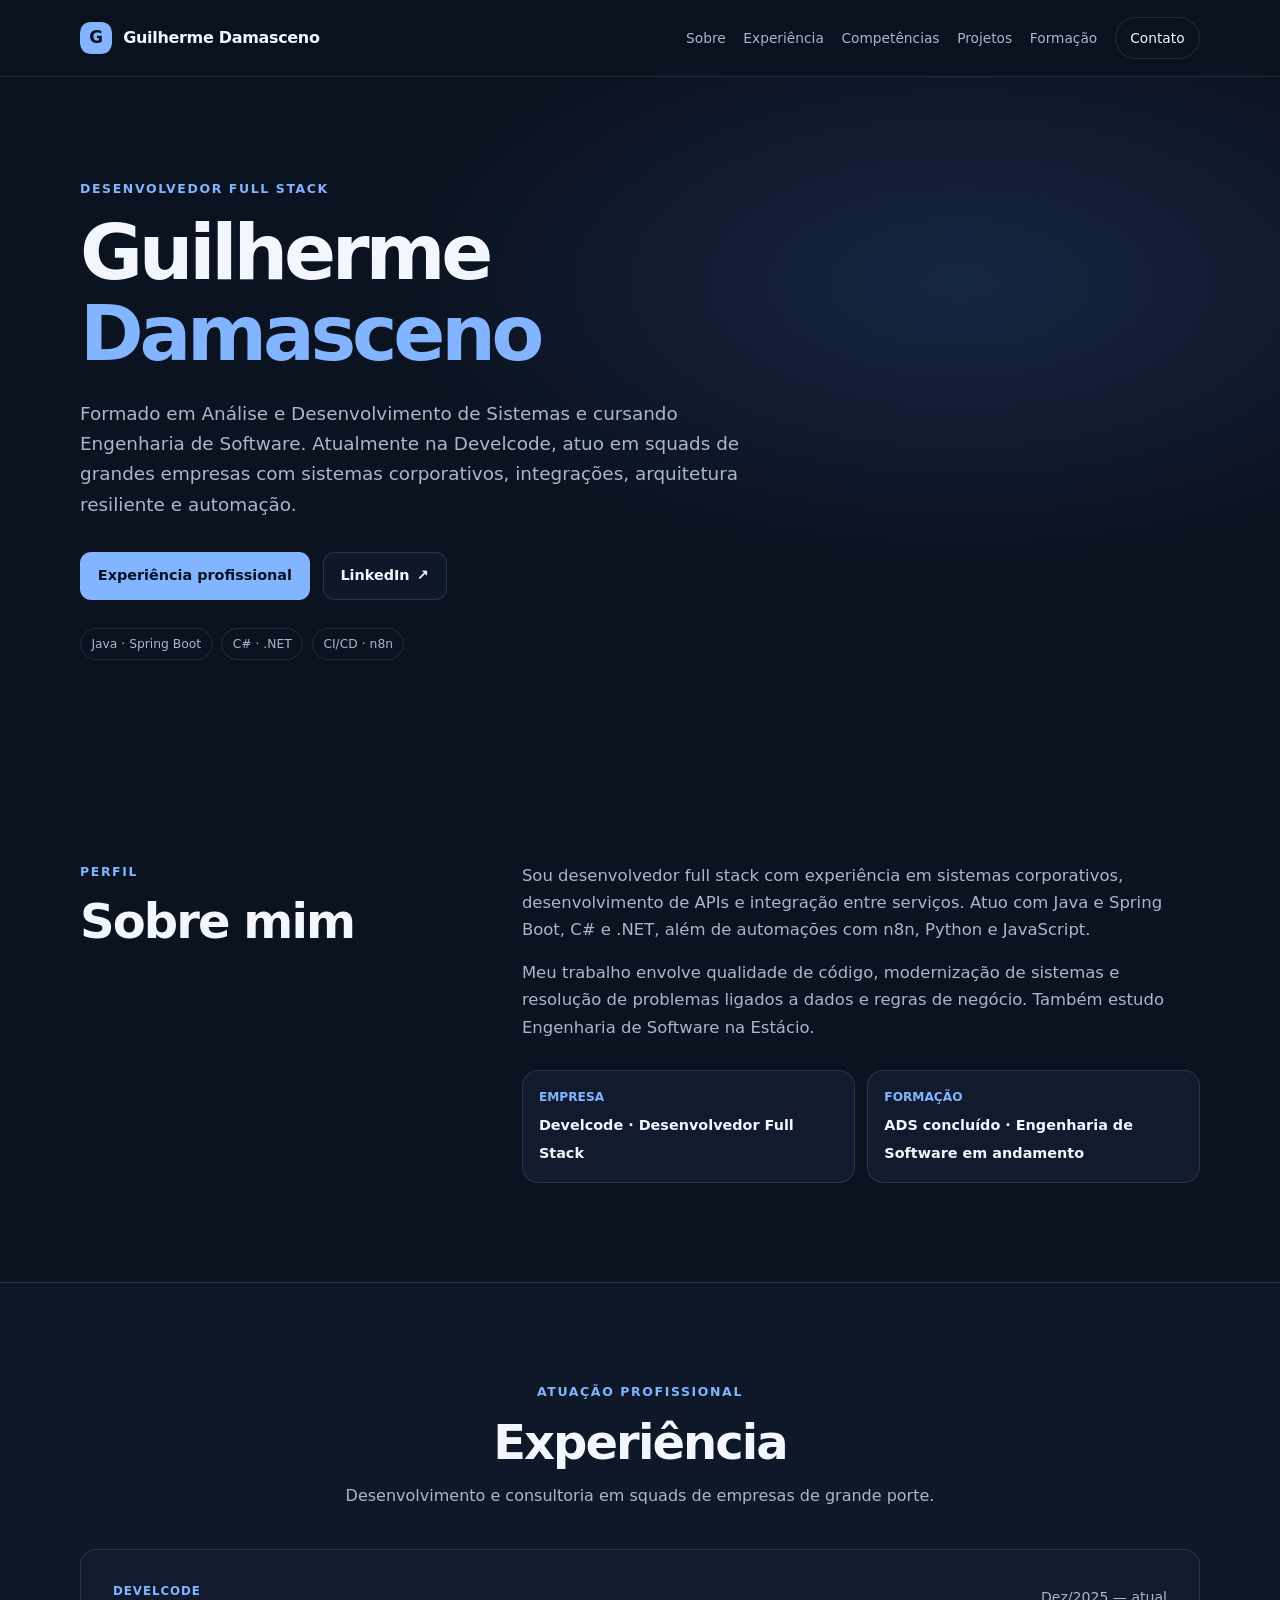
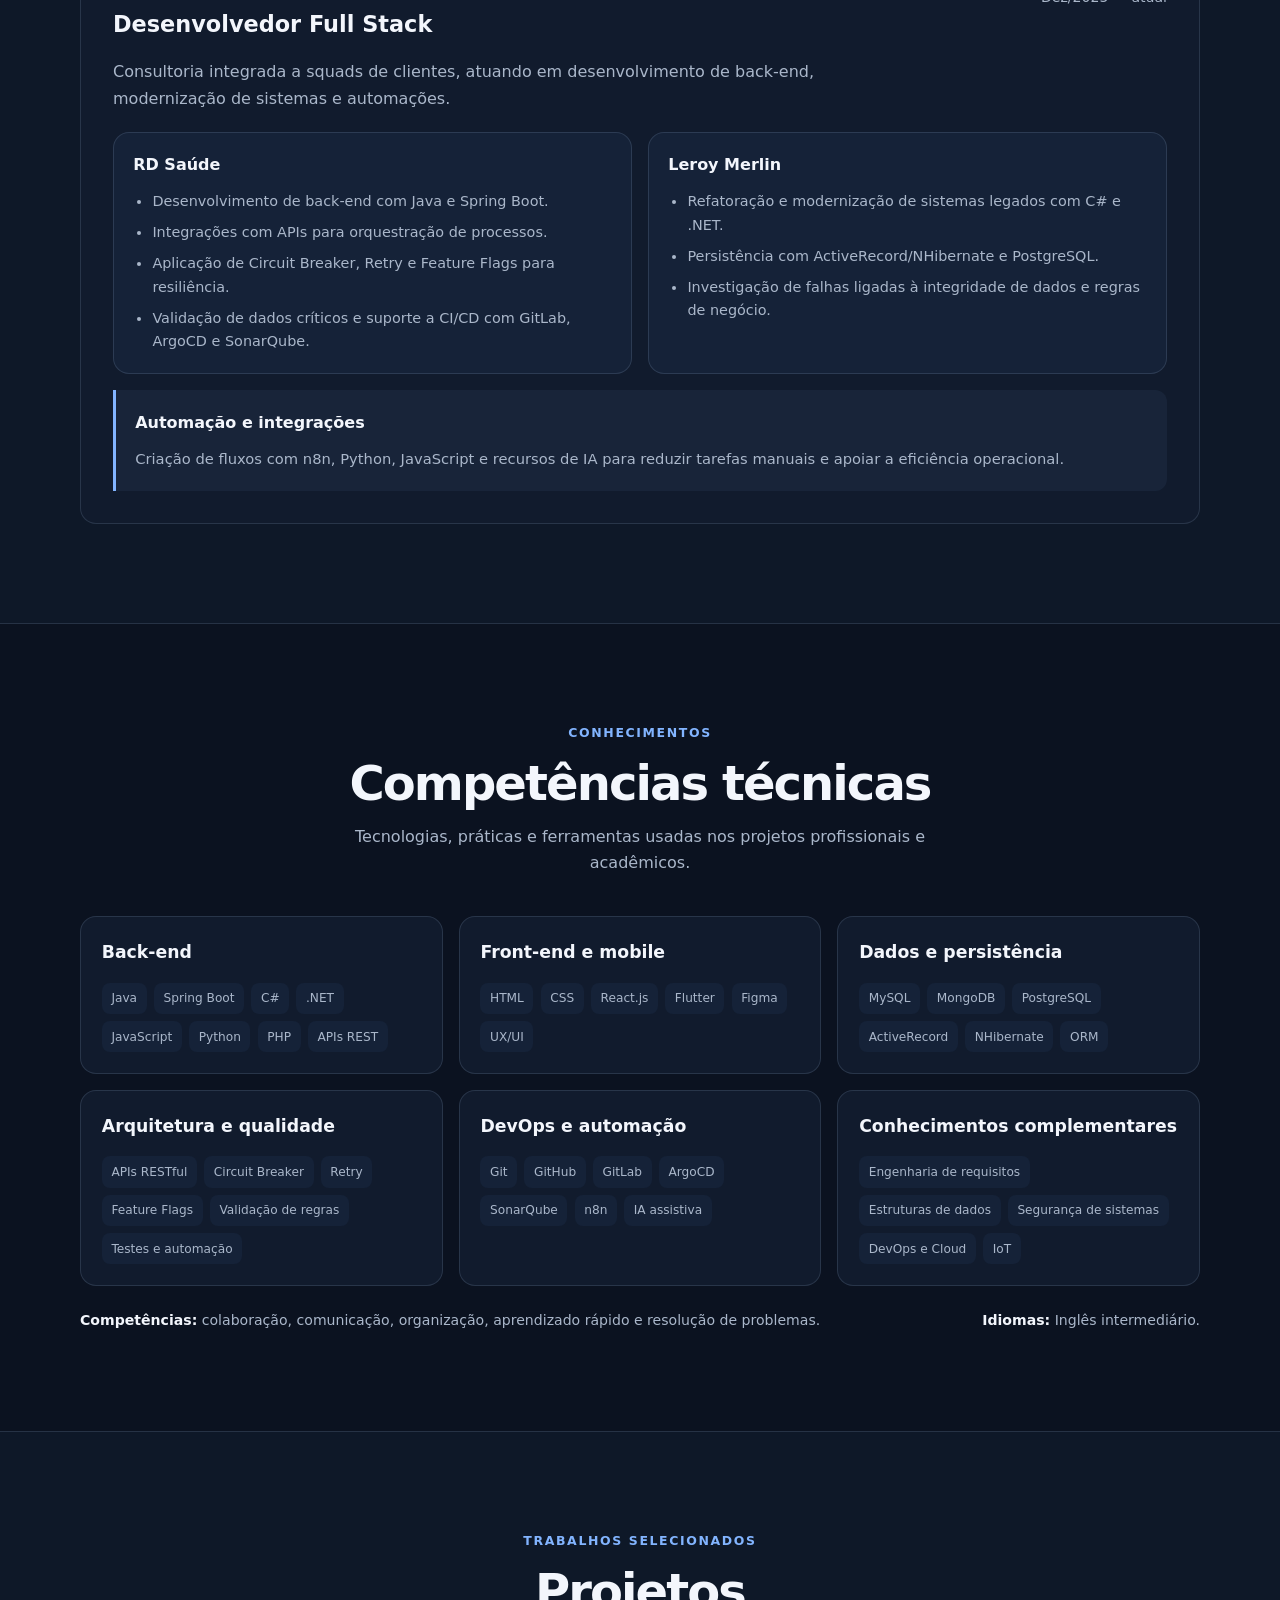
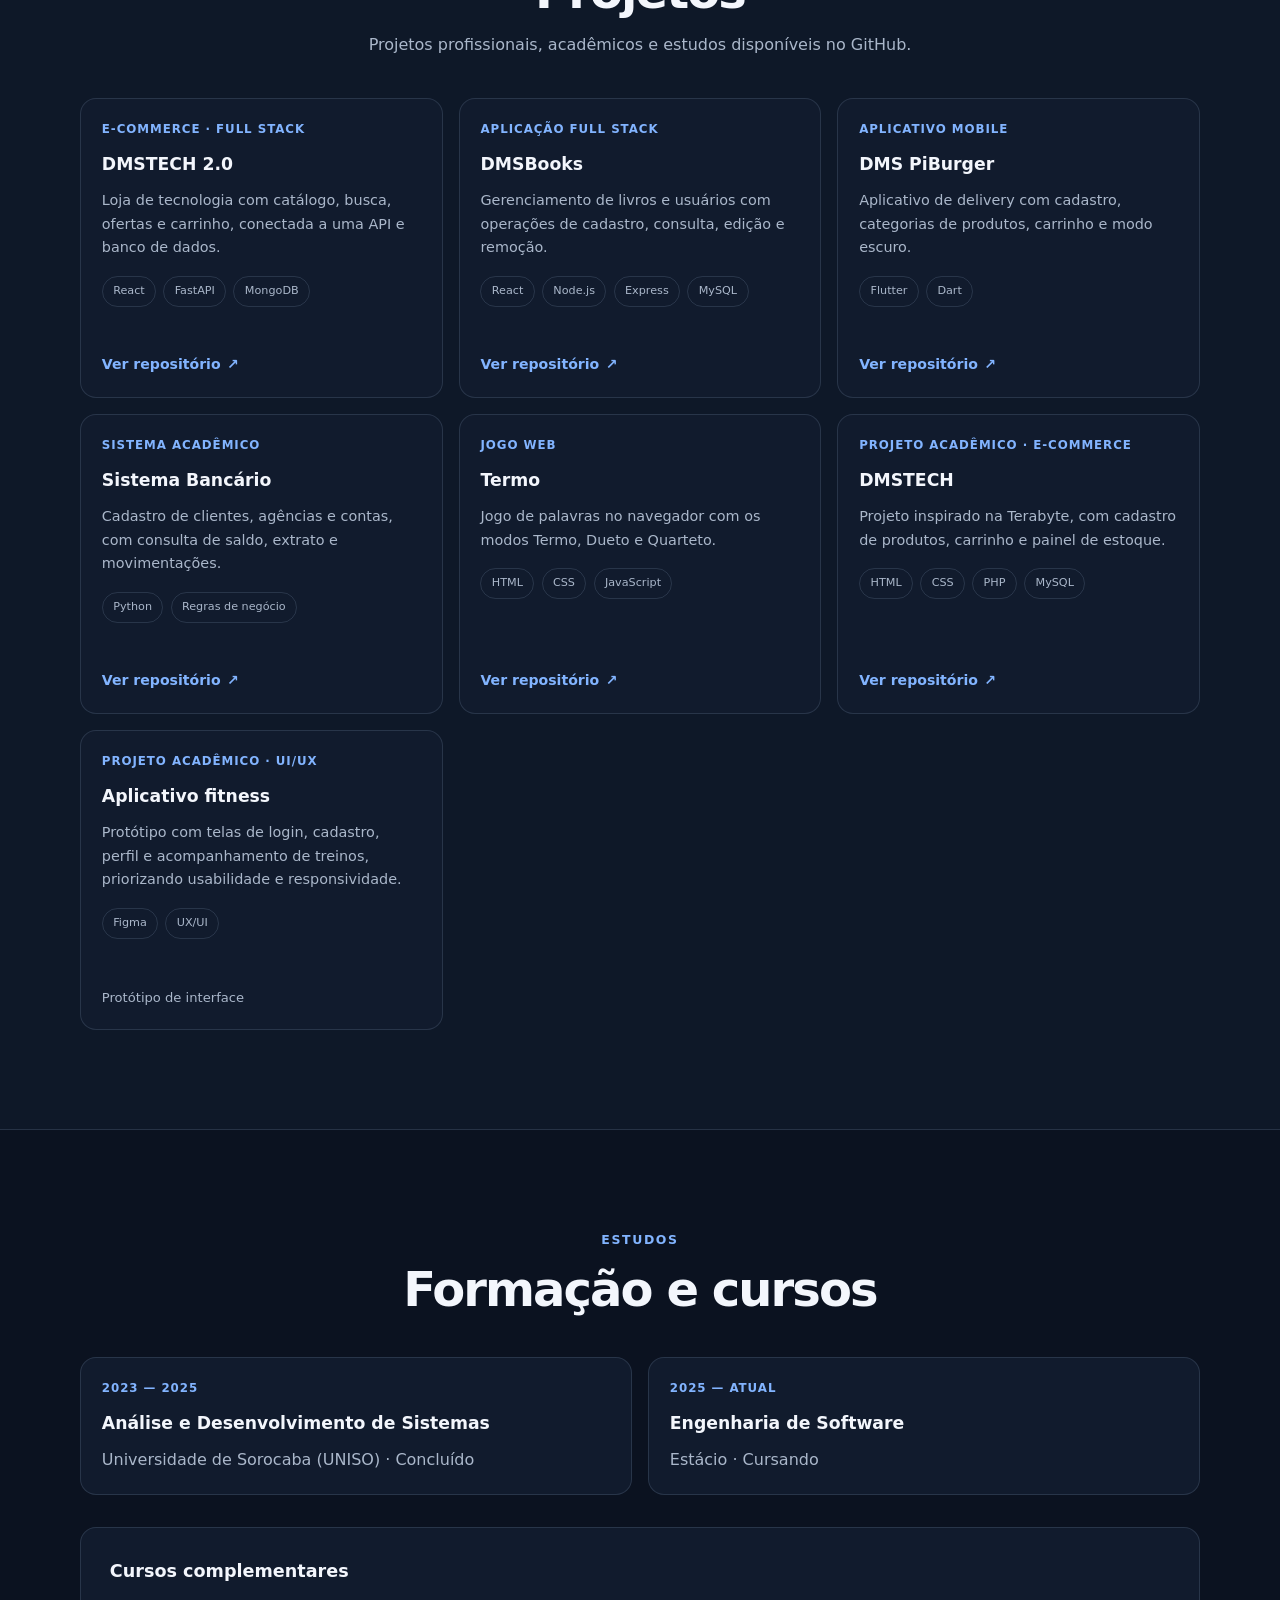
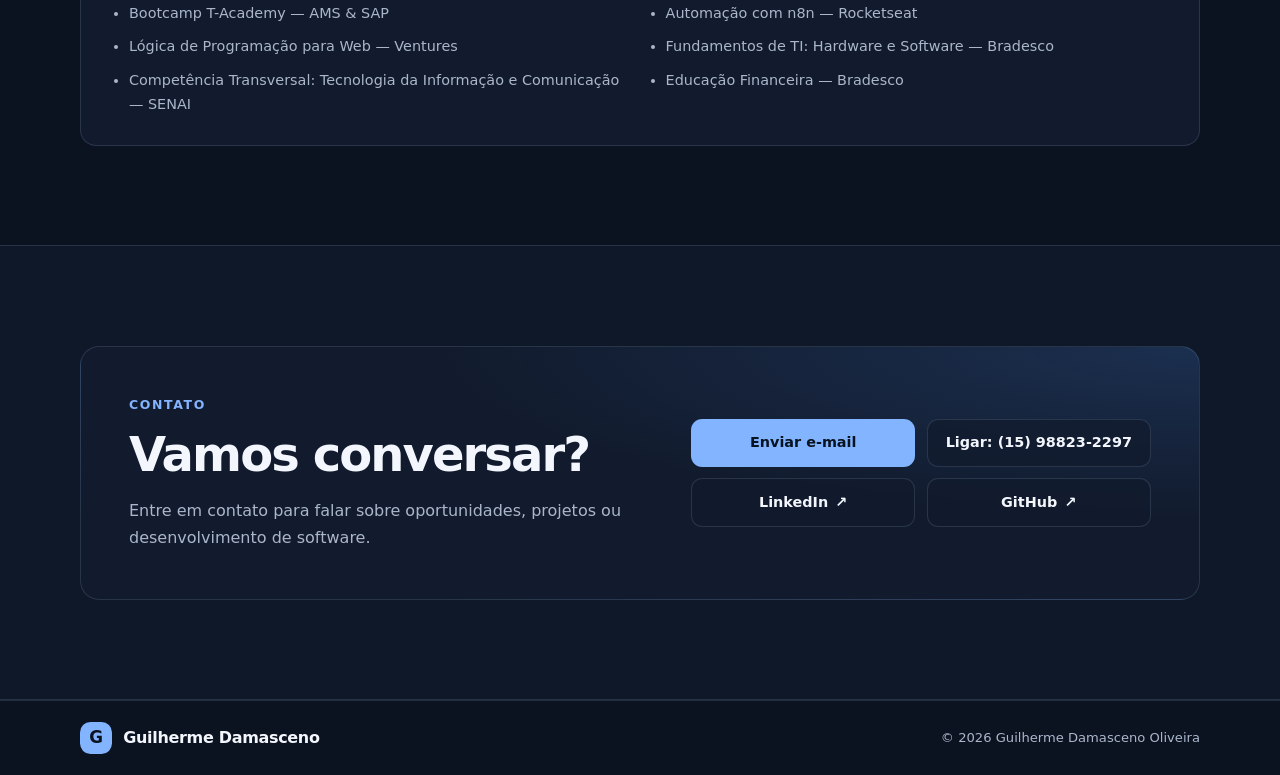
==== commit 73e8334b: "Simplify photo-free portfolio hero" ====
--- a/dmsportifolio/index.html
+++ b/dmsportifolio/index.html
@@ -66,30 +66,7 @@
             </ul>
           </div>
 
-          <div class="hero-visual" aria-hidden="true">
-            <div class="visual-card">
-              <div class="visual-card-header">
-                <span class="visual-label"><span class="visual-status"></span>Perfil profissional</span>
-              </div>
-
-              <div class="visual-fox-wrap">
-                <span class="visual-fox-glow"></span>
-                <img class="visual-fox" src="./images/Raposaicon-removebg-preview.png" alt="" />
-              </div>
-
-              <p class="visual-role">Desenvolvedor Full Stack</p>
-              <p class="visual-focus">Engenharia de software, integrações e automação</p>
-
-              <div class="visual-divider"></div>
-              <p class="visual-stack-title">TECNOLOGIAS</p>
-              <ul class="visual-tech-list">
-                <li>Java · Spring Boot</li>
-                <li>C# · .NET</li>
-                <li>Python · n8n</li>
-                <li>APIs · CI/CD</li>
-              </ul>
-            </div>
-          </div>
+
         </div>
       </header>
 
--- a/dmsportifolio/styles/global.css
+++ b/dmsportifolio/styles/global.css
@@ -344,26 +344,11 @@
   height: 0.5rem;
   flex: 0 0 auto;
   border-radius: 50%;
-  background: #70d7a0;
-  box-shadow: 0 0 12px rgba(112, 215, 160, 0.5);
-}
-
-.visual-monogram-small {
-  display: grid;
-  width: 2.15rem;
-  height: 2.15rem;
-  flex: 0 0 auto;
-  place-items: center;
-  border: 1px solid rgba(130, 180, 255, 0.3);
-  border-radius: 0.65rem;
-  background: rgba(130, 180, 255, 0.1);
-  color: var(--accent);
-  font-size: 0.7rem;
-  font-weight: 800;
-  letter-spacing: 0.03em;
-}
-
-.visual-monogram-wrap {
+  background: var(--accent);
+  box-shadow: 0 0 12px rgba(130, 180, 255, 0.55);
+}
+
+.visual-fox-wrap {
   position: relative;
   display: grid;
   min-height: 10rem;
@@ -371,29 +356,23 @@
   margin: 0.75rem 0 0.45rem;
 }
 
-.visual-monogram-glow {
+.visual-fox-glow {
   position: absolute;
-  width: 8.4rem;
+  width: 9rem;
   aspect-ratio: 1;
-  border: 1px solid rgba(130, 180, 255, 0.25);
+  border: 1px solid rgba(130, 180, 255, 0.22);
   border-radius: 50%;
   box-shadow: 0 0 0 13px rgba(130, 180, 255, 0.035), 0 0 55px rgba(77, 145, 247, 0.12);
 }
 
-.visual-monogram {
+.visual-fox {
   position: relative;
-  display: grid;
-  width: 6.8rem;
-  aspect-ratio: 1;
-  place-items: center;
-  border: 1px solid rgba(130, 180, 255, 0.5);
-  border-radius: 1.8rem;
-  background: linear-gradient(145deg, rgba(130, 180, 255, 0.22), rgba(77, 145, 247, 0.06));
-  color: var(--text);
-  font-size: 3rem;
-  font-weight: 800;
-  letter-spacing: -0.09em;
-  box-shadow: 0 16px 40px rgba(0, 0, 0, 0.2);
+  display: block;
+  width: 8.8rem;
+  max-width: 100%;
+  height: auto;
+  object-fit: contain;
+  filter: drop-shadow(0 14px 24px rgba(219, 105, 117, 0.2));
 }
 
 .visual-role {
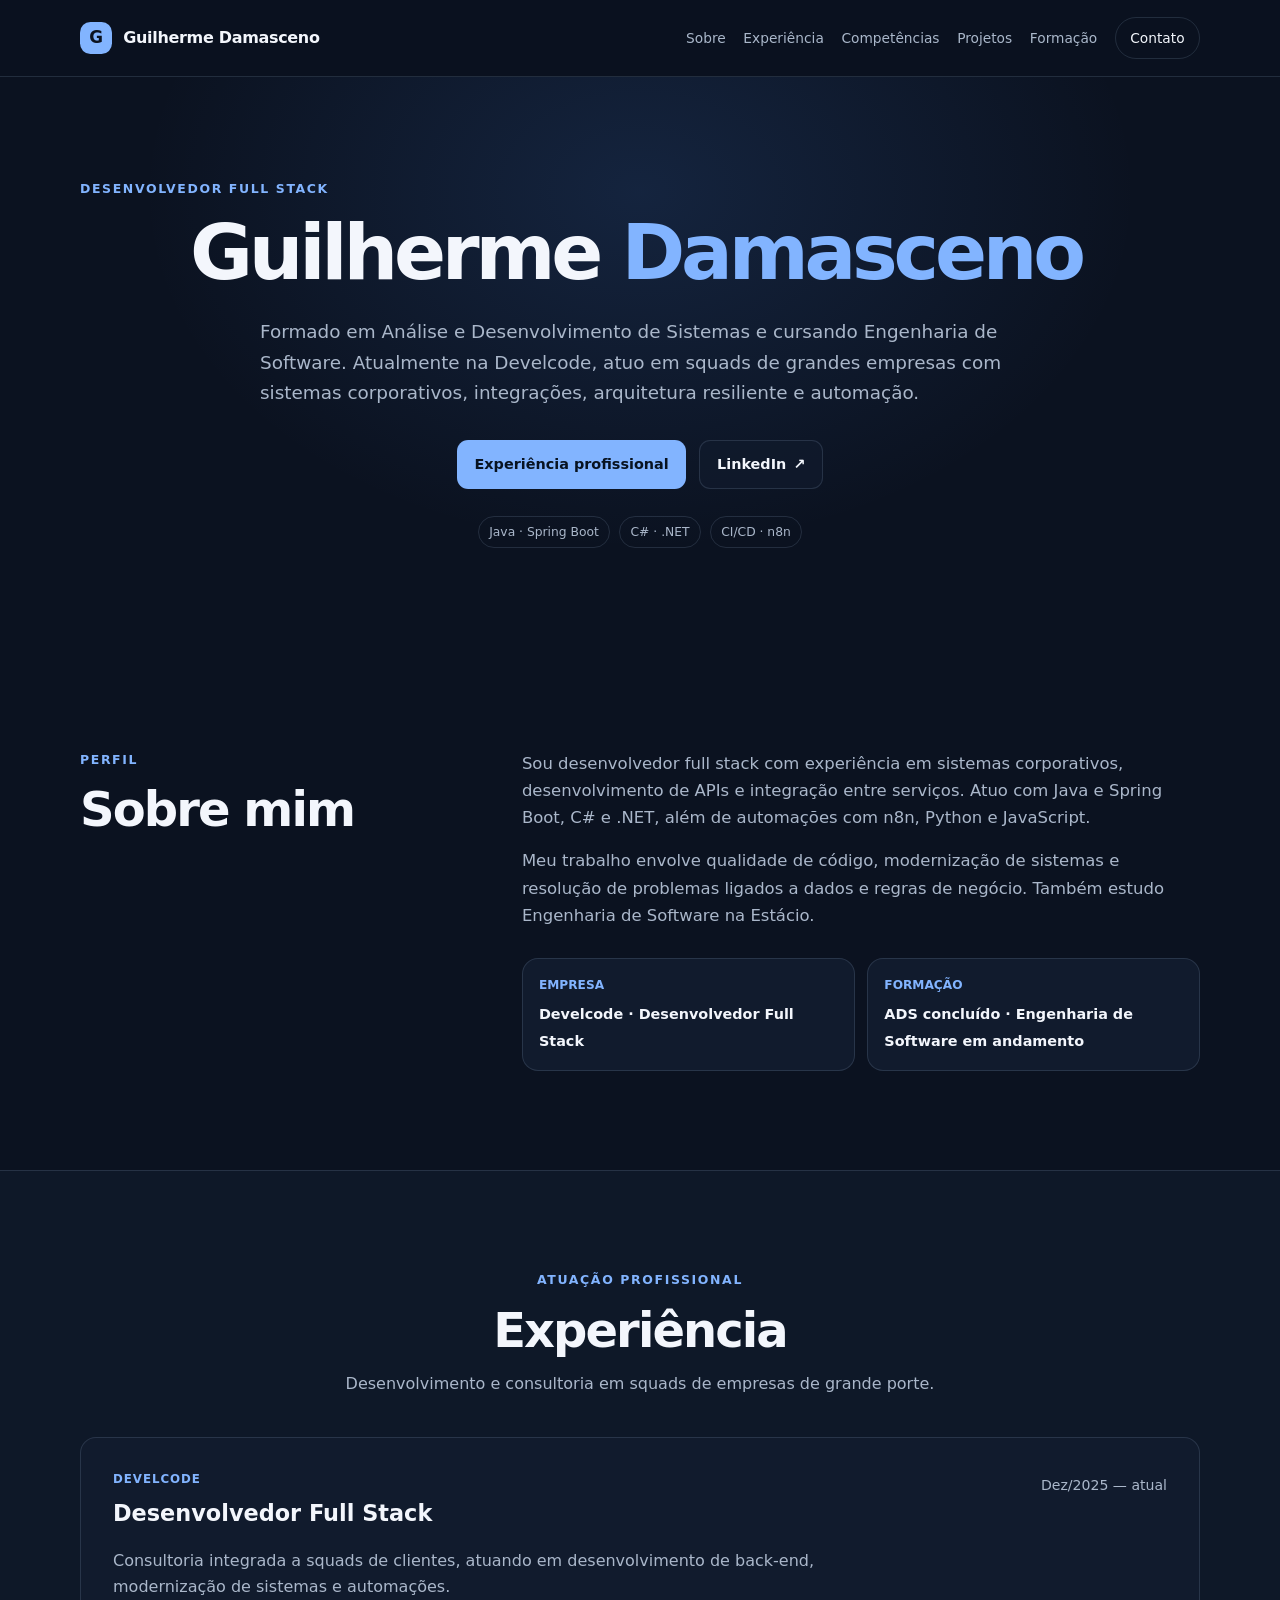
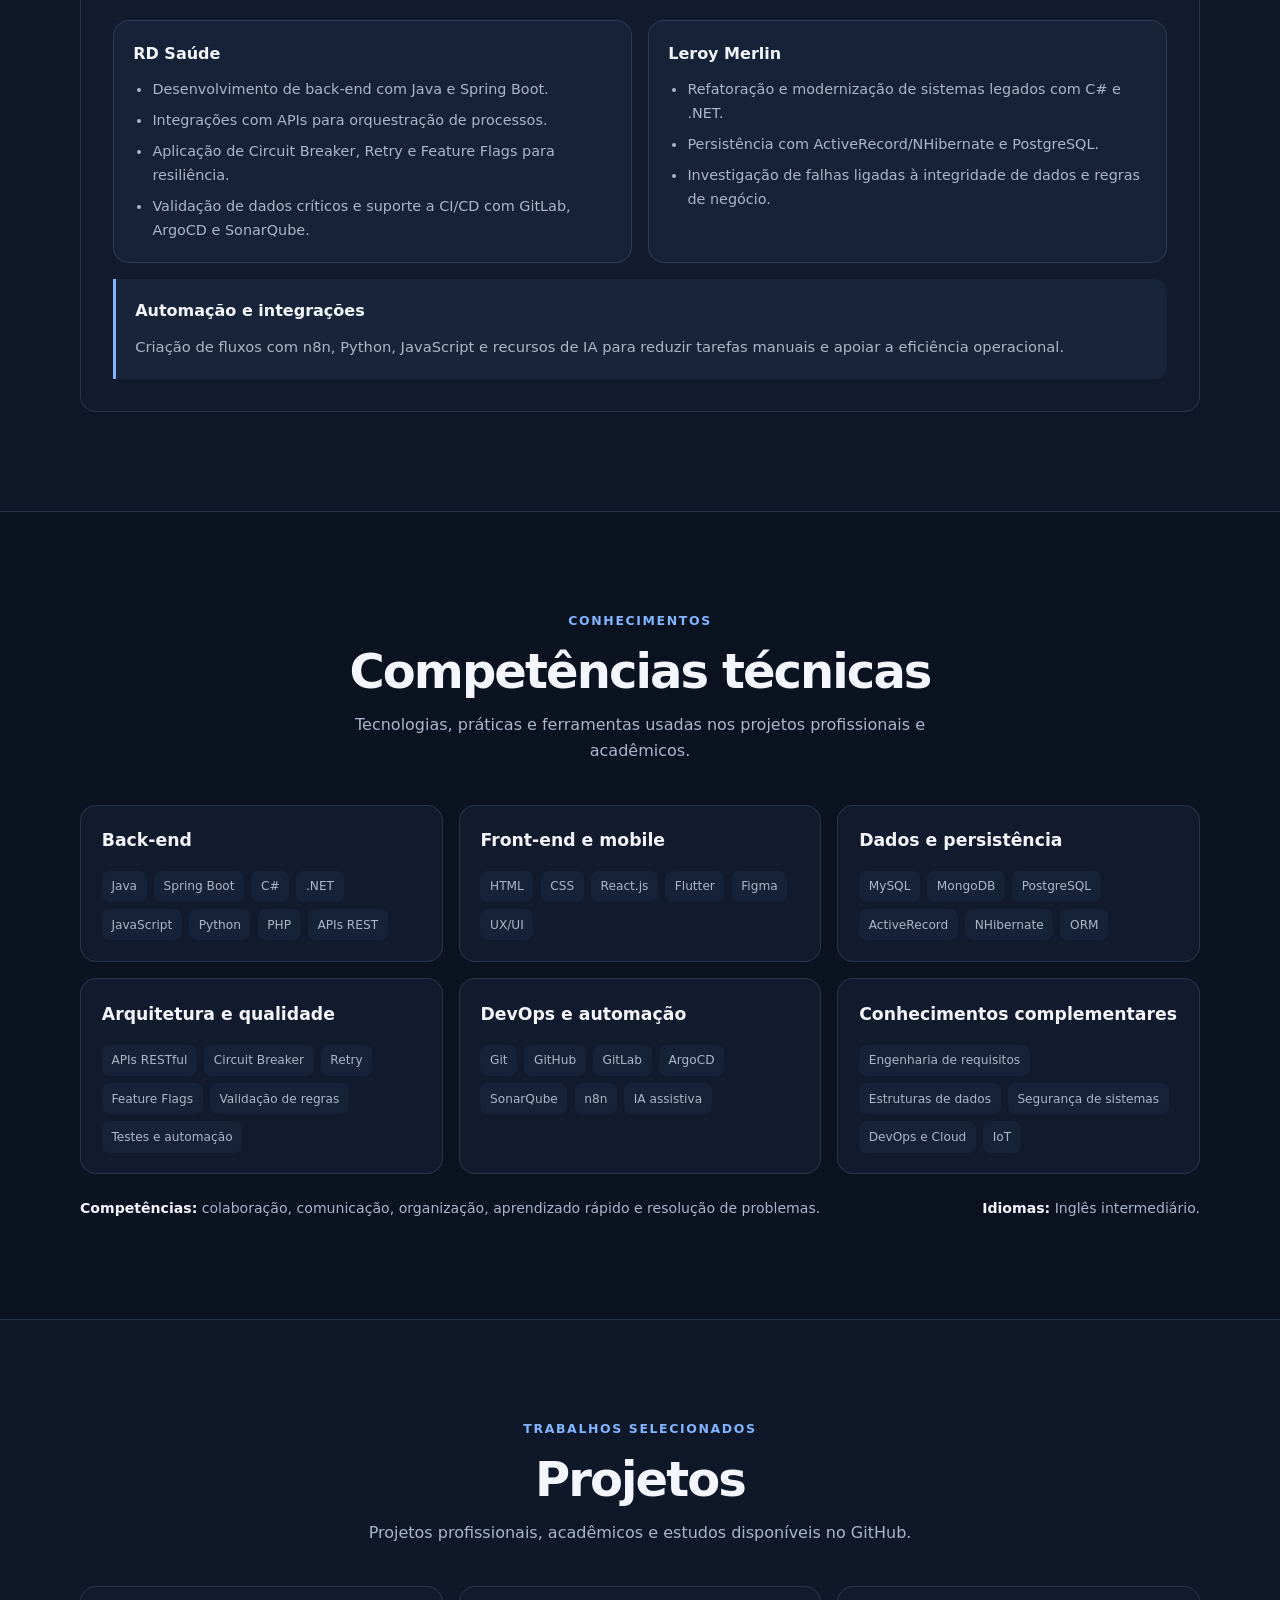
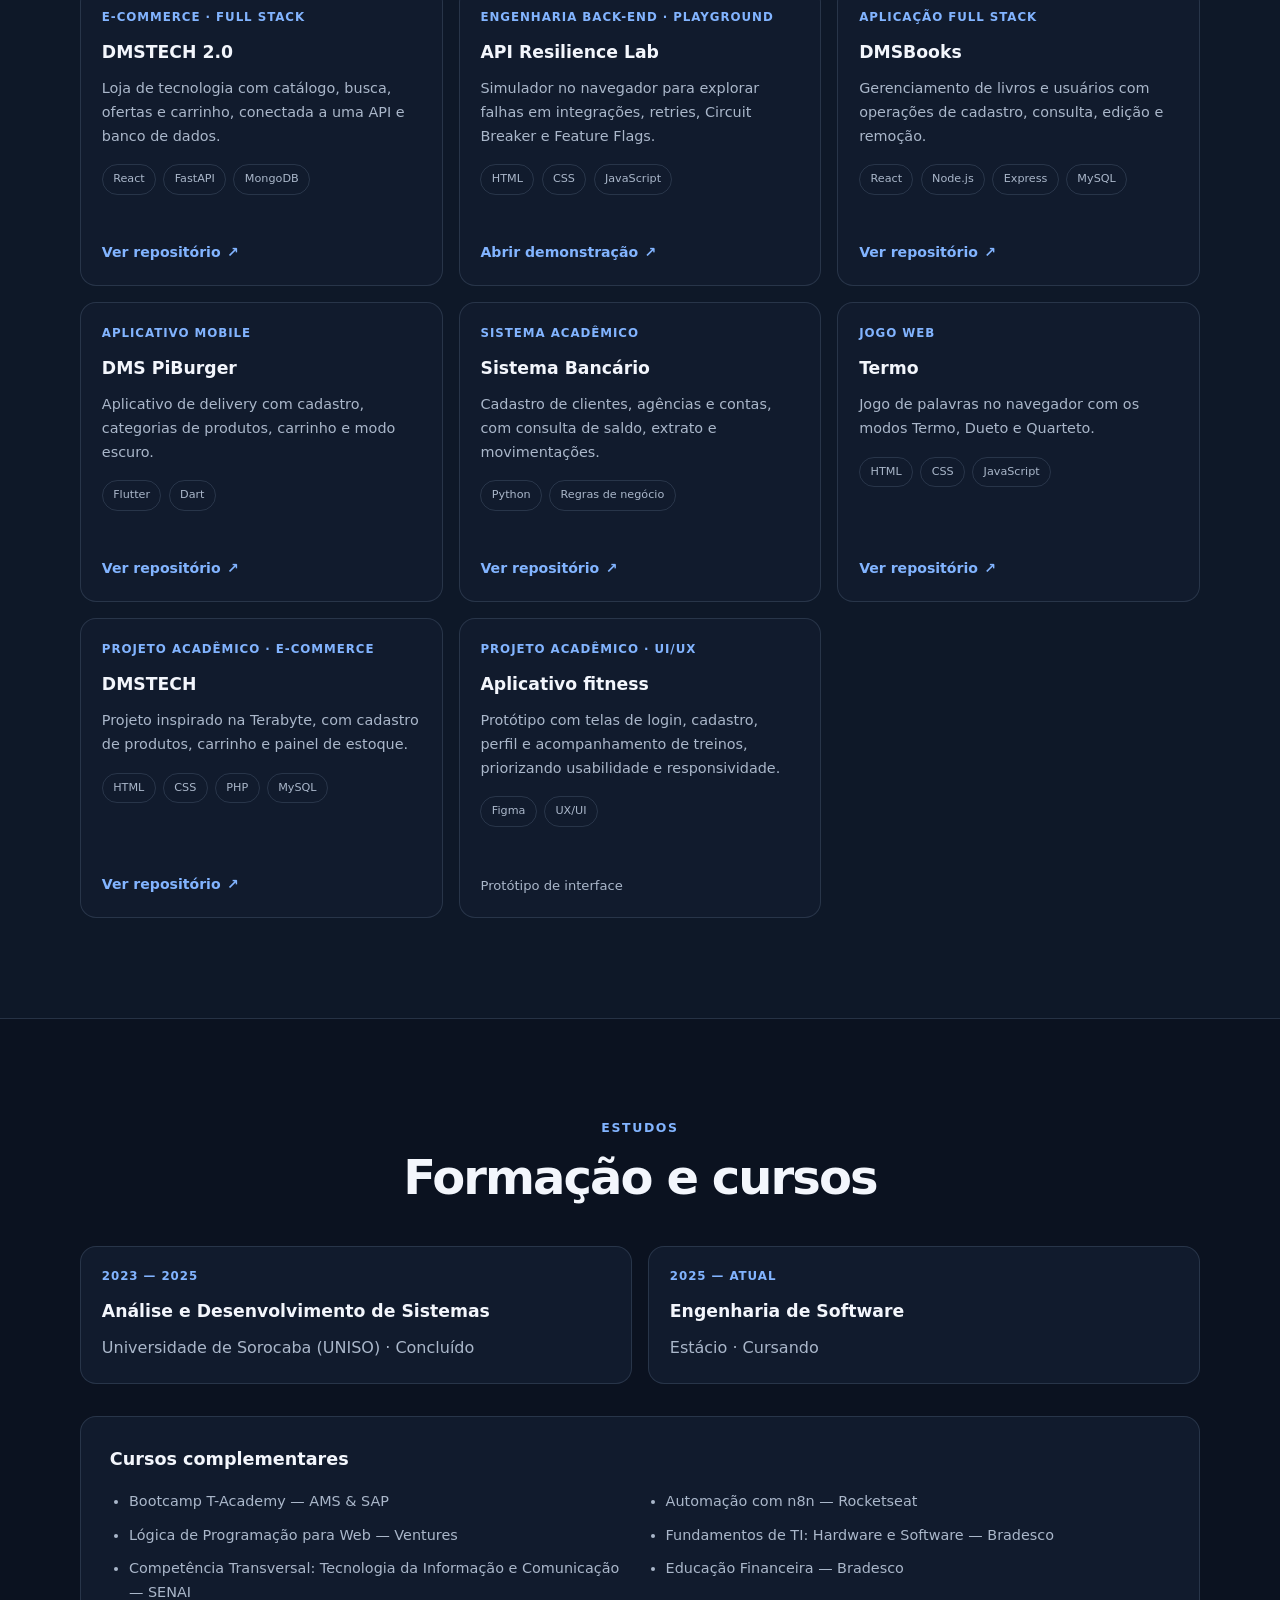
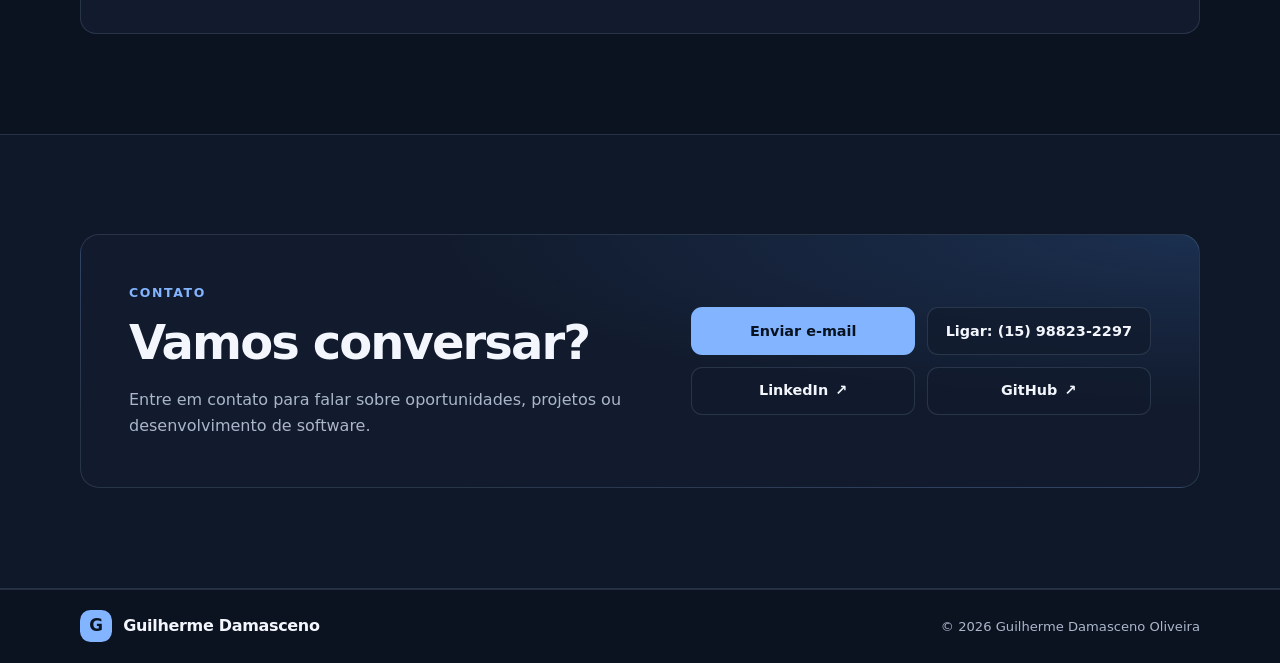
==== commit 66cd7594: "Feature API Resilience Lab in portfolio" ====
--- a/dmsportifolio/index.html
+++ b/dmsportifolio/index.html
@@ -229,6 +229,14 @@
             </article>
 
             <article class="project-card">
+              <p class="project-category">Engenharia back-end · Playground</p>
+              <h3>API Resilience Lab</h3>
+              <p>Simulador no navegador para explorar falhas em integrações, retries, Circuit Breaker e Feature Flags.</p>
+              <ul class="project-tags"><li>HTML</li><li>CSS</li><li>JavaScript</li></ul>
+              <a class="project-link" href="./projects/api-resilience-lab/index.html">Abrir demonstração <span aria-hidden="true">↗</span></a>
+            </article>
+
+            <article class="project-card">
               <p class="project-category">Aplicação full stack</p>
               <h3>DMSBooks</h3>
               <p>Gerenciamento de livros e usuários com operações de cadastro, consulta, edição e remoção.</p>
--- a/dmsportifolio/styles/global.css
+++ b/dmsportifolio/styles/global.css
@@ -163,15 +163,14 @@
   overflow: hidden;
   padding: clamp(4rem, 8vw, 7rem) 0;
   background:
-    radial-gradient(ellipse at 75% 30%, rgba(77, 145, 247, 0.16), transparent 42%),
+    radial-gradient(ellipse at 50% 20%, rgba(77, 145, 247, 0.14), transparent 55%),
     var(--bg);
 }
 
 .hero-grid {
   display: grid;
-  grid-template-columns: minmax(0, 1.3fr) minmax(250px, 0.7fr);
+  grid-template-columns: minmax(0, 1fr);
   align-items: center;
-  gap: clamp(2.5rem, 7vw, 6rem);
 }
 
 .eyebrow {
@@ -184,27 +183,28 @@
 }
 
 .hero h1 {
-  max-width: 780px;
-  margin: 0;
+  max-width: 900px;
+  margin: 0 auto;
   font-size: clamp(2.7rem, 6vw, 4.8rem);
   line-height: 1.06;
   letter-spacing: -0.055em;
 }
 
 .hero h1 span {
-  display: block;
+  display: inline;
   color: var(--accent);
 }
 
 .hero-description {
-  max-width: 680px;
-  margin: 1.5rem 0 0;
+  max-width: 760px;
+  margin: 1.5rem auto 0;
   color: var(--muted);
   font-size: clamp(1rem, 1.5vw, 1.15rem);
 }
 
 .hero-actions {
   flex-wrap: wrap;
+  justify-content: center;
   gap: 0.8rem;
   margin-top: 2rem;
 }
@@ -249,6 +249,7 @@
 
 .hero-highlights {
   flex-wrap: wrap;
+  justify-content: center;
   gap: 0.55rem;
   margin: 1.7rem 0 0;
   padding: 0;
@@ -262,167 +263,6 @@
   border-radius: 999px;
   color: var(--muted);
   font-size: 0.77rem;
-}
-
-.hero-visual {
-  position: relative;
-  display: grid;
-  width: min(100%, 370px);
-  justify-self: end;
-  isolation: isolate;
-}
-
-.hero-visual::before,
-.hero-visual::after {
-  position: absolute;
-  z-index: -1;
-  content: "";
-  pointer-events: none;
-}
-
-.hero-visual::before {
-  top: 7%;
-  right: 2%;
-  width: 86%;
-  aspect-ratio: 1;
-  border-radius: 50%;
-  background: radial-gradient(circle, rgba(77, 145, 247, 0.2), transparent 70%);
-  filter: blur(8px);
-}
-
-.hero-visual::after {
-  inset: 8% 2% 8% 12%;
-  border: 1px solid rgba(130, 180, 255, 0.18);
-  border-radius: 46% 54% 54% 46%;
-  transform: rotate(-12deg);
-}
-
-.visual-card {
-  position: relative;
-  overflow: hidden;
-  padding: 1.4rem;
-  border: 1px solid rgba(130, 180, 255, 0.3);
-  border-radius: 1.35rem;
-  background: linear-gradient(155deg, rgba(25, 40, 63, 0.96), rgba(14, 24, 40, 0.98));
-  box-shadow: 0 24px 80px rgba(0, 0, 0, 0.3);
-}
-
-.visual-card::before {
-  position: absolute;
-  top: -90px;
-  right: -60px;
-  width: 190px;
-  height: 190px;
-  border-radius: 50%;
-  background: rgba(130, 180, 255, 0.1);
-  content: "";
-  filter: blur(5px);
-  pointer-events: none;
-}
-
-.visual-card-header {
-  position: relative;
-  display: flex;
-  align-items: center;
-  justify-content: space-between;
-  gap: 0.7rem;
-}
-
-.visual-label {
-  display: inline-flex;
-  align-items: center;
-  gap: 0.5rem;
-  color: var(--muted);
-  font-size: 0.68rem;
-  font-weight: 750;
-  letter-spacing: 0.11em;
-  text-transform: uppercase;
-}
-
-.visual-status {
-  width: 0.5rem;
-  height: 0.5rem;
-  flex: 0 0 auto;
-  border-radius: 50%;
-  background: var(--accent);
-  box-shadow: 0 0 12px rgba(130, 180, 255, 0.55);
-}
-
-.visual-fox-wrap {
-  position: relative;
-  display: grid;
-  min-height: 10rem;
-  place-items: center;
-  margin: 0.75rem 0 0.45rem;
-}
-
-.visual-fox-glow {
-  position: absolute;
-  width: 9rem;
-  aspect-ratio: 1;
-  border: 1px solid rgba(130, 180, 255, 0.22);
-  border-radius: 50%;
-  box-shadow: 0 0 0 13px rgba(130, 180, 255, 0.035), 0 0 55px rgba(77, 145, 247, 0.12);
-}
-
-.visual-fox {
-  position: relative;
-  display: block;
-  width: 8.8rem;
-  max-width: 100%;
-  height: auto;
-  object-fit: contain;
-  filter: drop-shadow(0 14px 24px rgba(219, 105, 117, 0.2));
-}
-
-.visual-role {
-  position: relative;
-  margin: 0.45rem 0 0;
-  color: var(--text);
-  font-size: 1.06rem;
-  font-weight: 750;
-  text-align: center;
-}
-
-.visual-focus {
-  position: relative;
-  margin: 0.3rem 0 0;
-  color: var(--muted);
-  font-size: 0.78rem;
-  text-align: center;
-}
-
-.visual-divider {
-  height: 1px;
-  margin: 1.1rem 0 0.9rem;
-  background: var(--border);
-}
-
-.visual-stack-title {
-  margin: 0;
-  color: var(--accent);
-  font-size: 0.66rem;
-  font-weight: 750;
-  letter-spacing: 0.12em;
-}
-
-.visual-tech-list {
-  display: grid;
-  grid-template-columns: repeat(2, minmax(0, 1fr));
-  gap: 0.5rem;
-  margin: 0.65rem 0 0;
-  padding: 0;
-  list-style: none;
-}
-
-.visual-tech-list li {
-  padding: 0.48rem 0.45rem;
-  border: 1px solid var(--border);
-  border-radius: 0.65rem;
-  background: rgba(11, 18, 32, 0.48);
-  color: var(--muted);
-  font-size: 0.72rem;
-  text-align: center;
 }
 
 .section {
@@ -800,8 +640,7 @@
   }
 
   .hero-grid {
-    grid-template-columns: minmax(0, 1fr) 260px;
-    gap: 2.2rem;
+    grid-template-columns: minmax(0, 1fr);
   }
 
   .skills-grid,
@@ -862,11 +701,6 @@
   .hero-grid,
   .about-layout {
     grid-template-columns: 1fr;
-  }
-
-  .hero-visual {
-    width: min(370px, 100%);
-    justify-self: center;
   }
 
   .hero-copy {
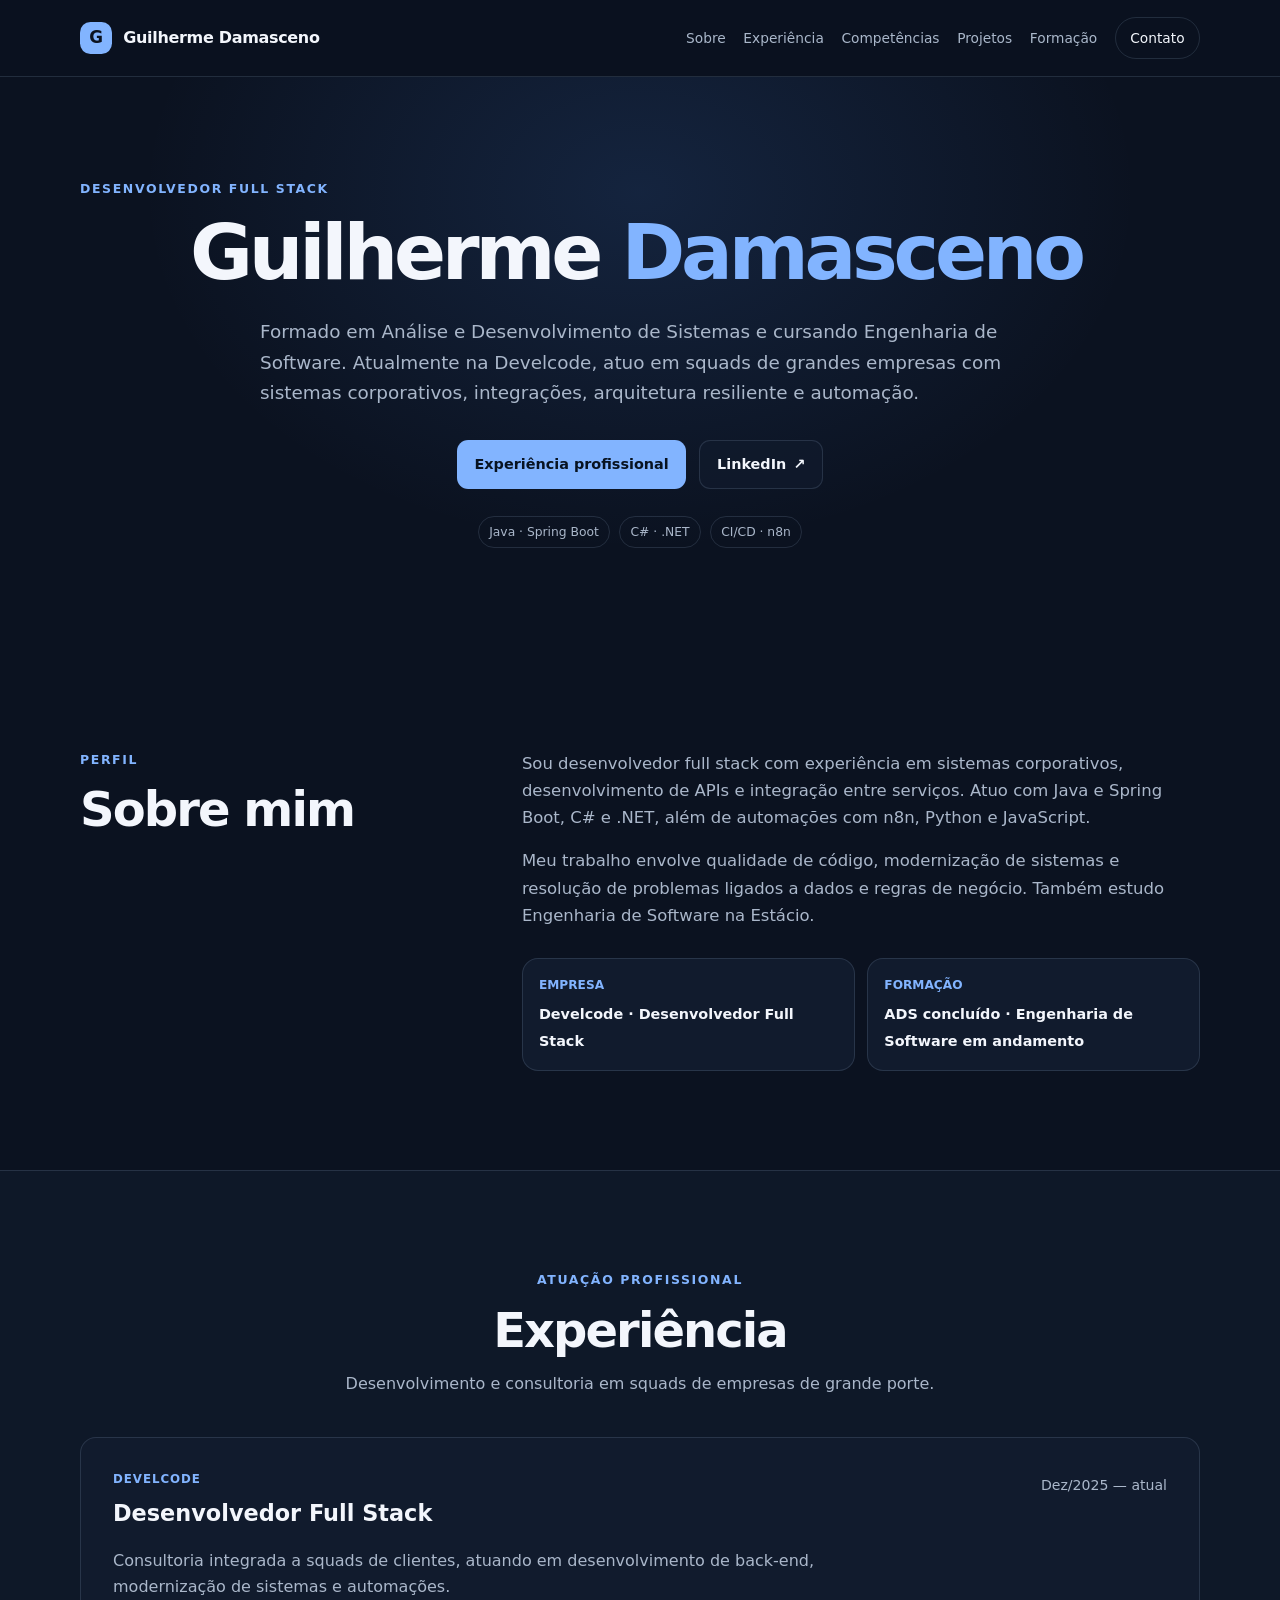
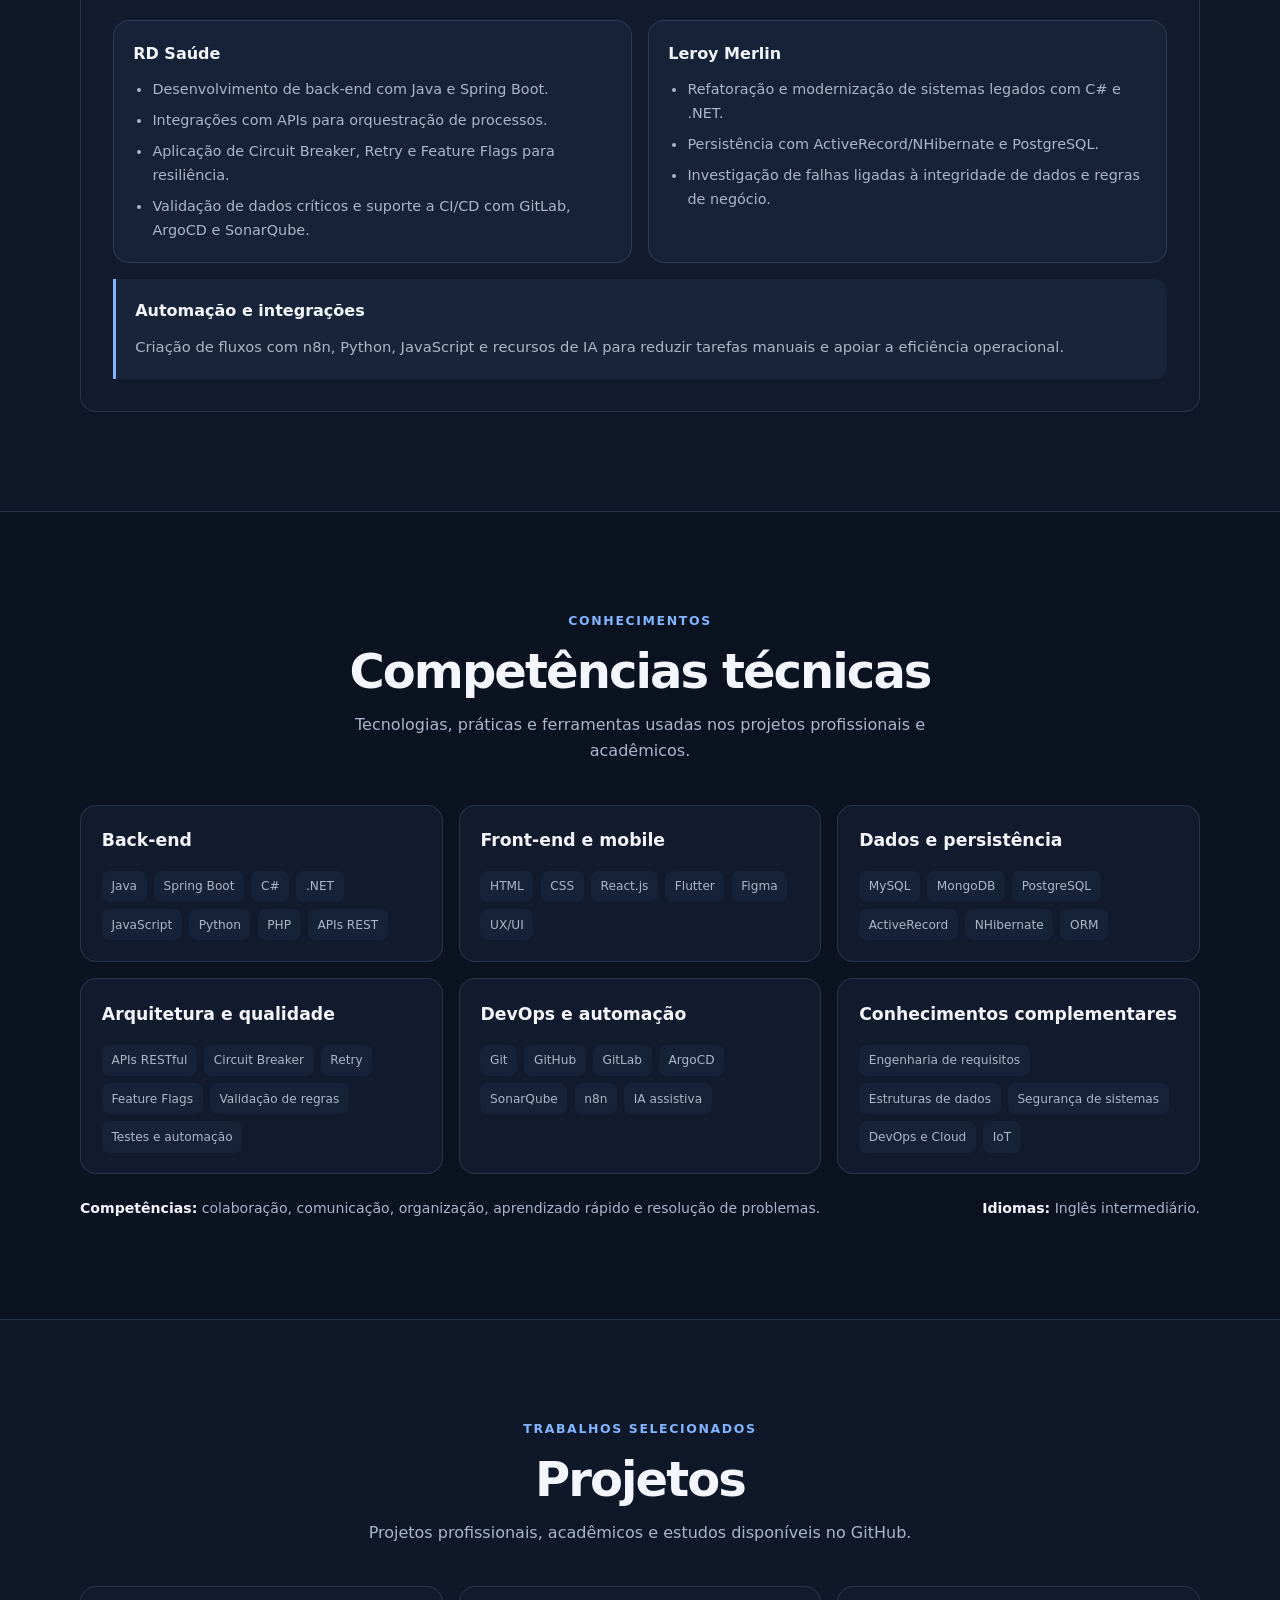
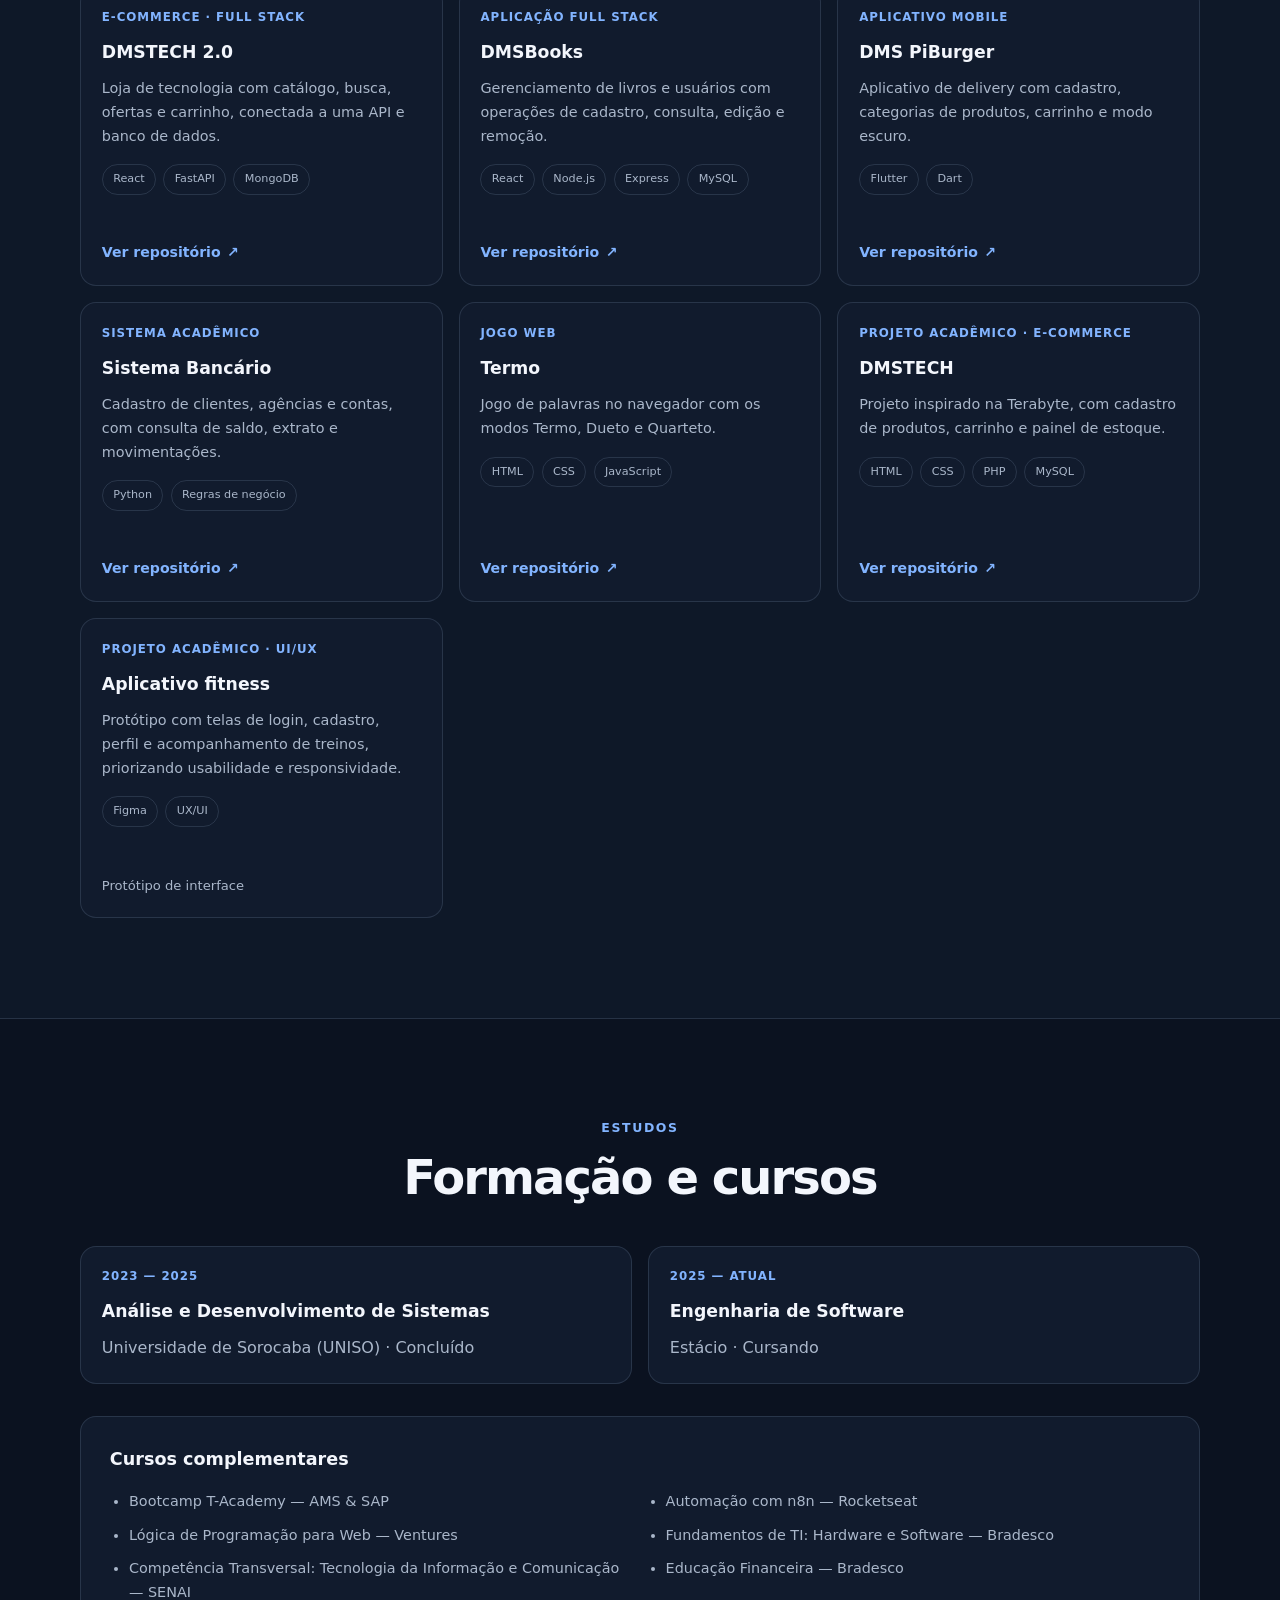
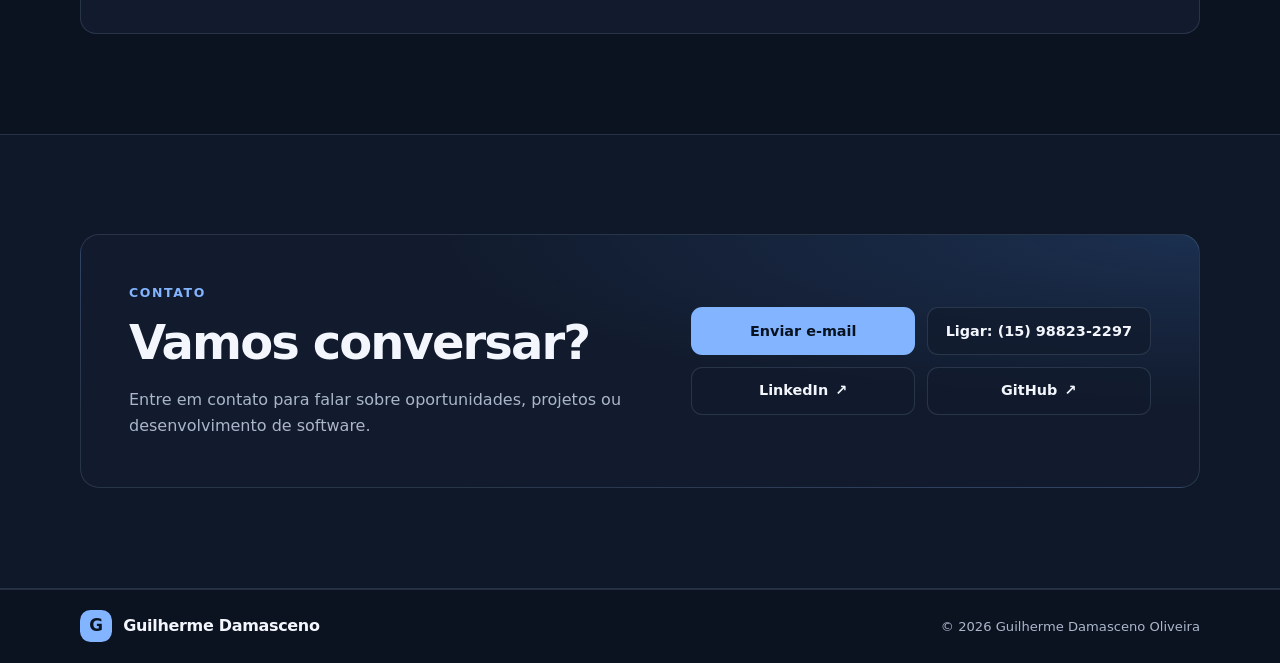
==== commit ebf6abcf: "Move API Resilience Lab out of portfolio" ====
--- a/dmsportifolio/index.html
+++ b/dmsportifolio/index.html
@@ -228,13 +228,7 @@
               <a class="project-link" href="https://github.com/Guilhermedms7/DMSTECH2.0" target="_blank" rel="noopener noreferrer">Ver repositório <span aria-hidden="true">↗</span></a>
             </article>
 
-            <article class="project-card">
-              <p class="project-category">Engenharia back-end · Playground</p>
-              <h3>API Resilience Lab</h3>
-              <p>Simulador no navegador para explorar falhas em integrações, retries, Circuit Breaker e Feature Flags.</p>
-              <ul class="project-tags"><li>HTML</li><li>CSS</li><li>JavaScript</li></ul>
-              <a class="project-link" href="./projects/api-resilience-lab/index.html">Abrir demonstração <span aria-hidden="true">↗</span></a>
-            </article>
+
 
             <article class="project-card">
               <p class="project-category">Aplicação full stack</p>
